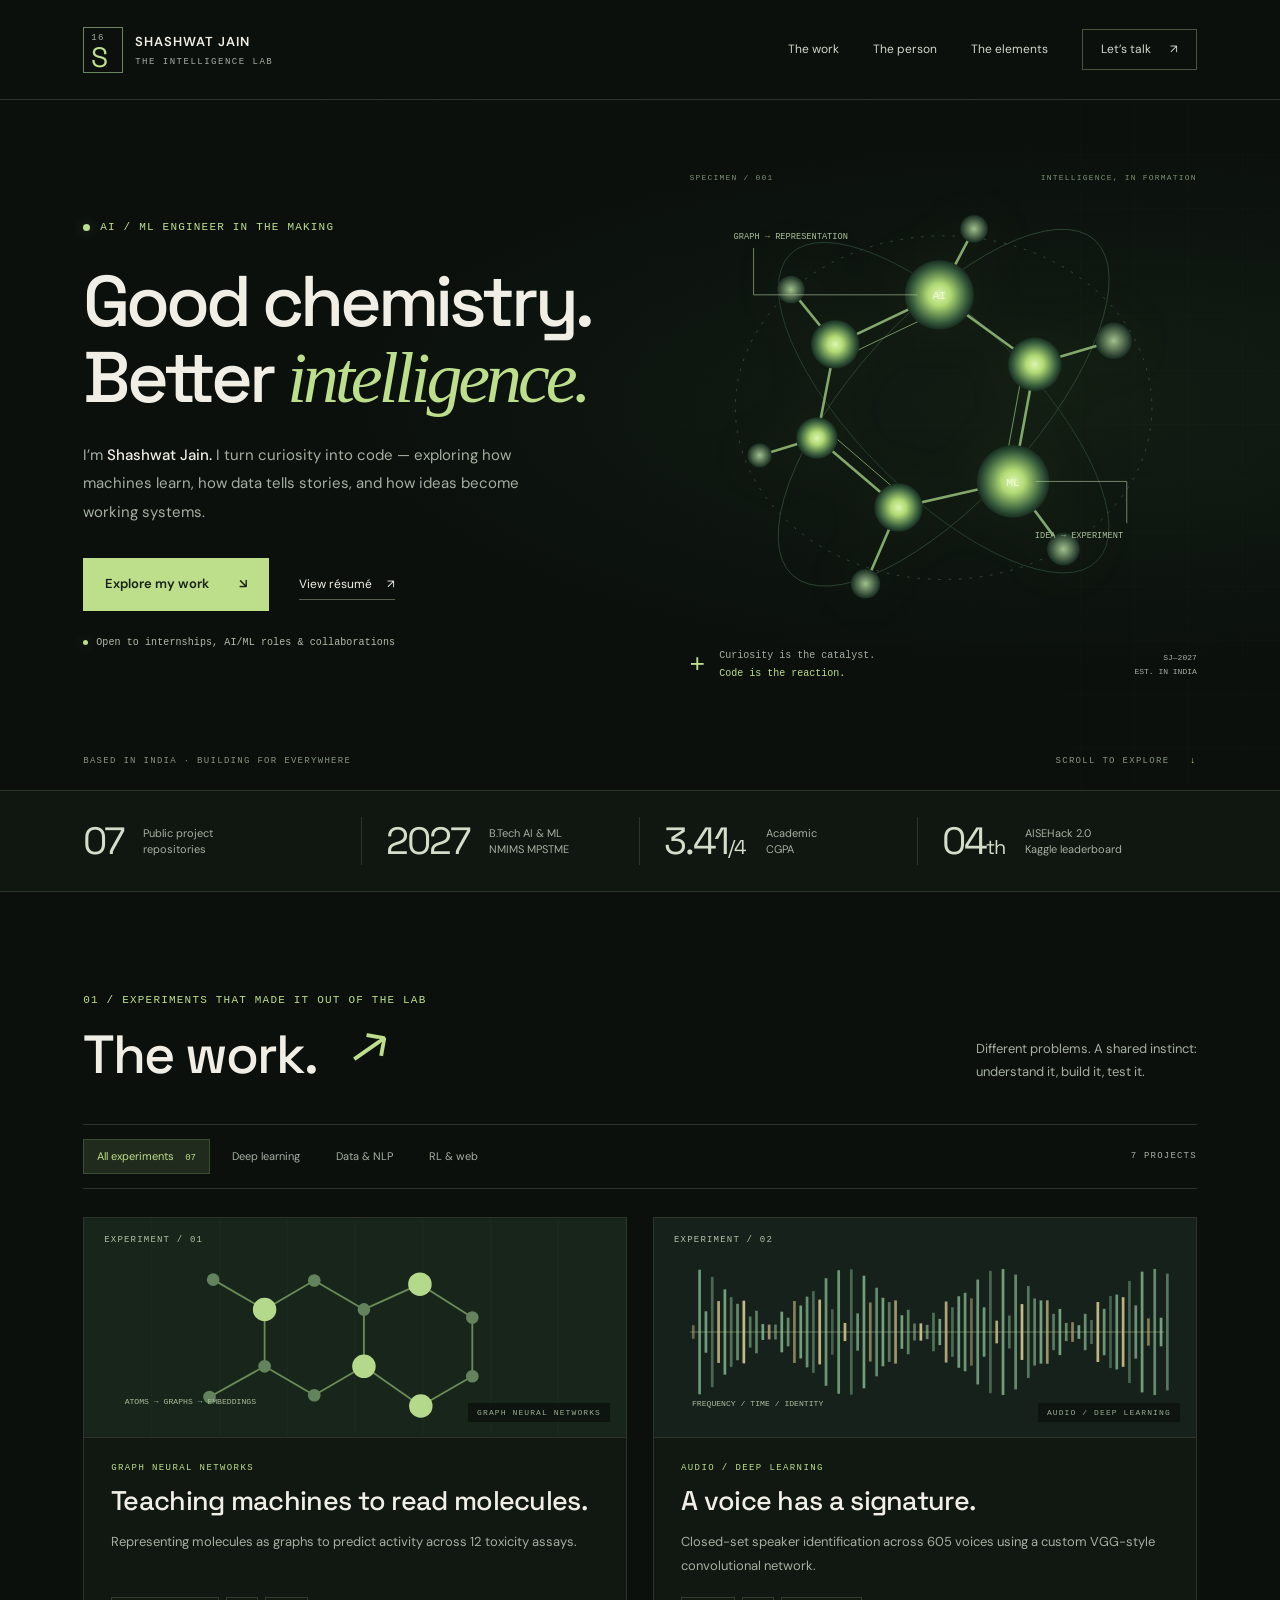
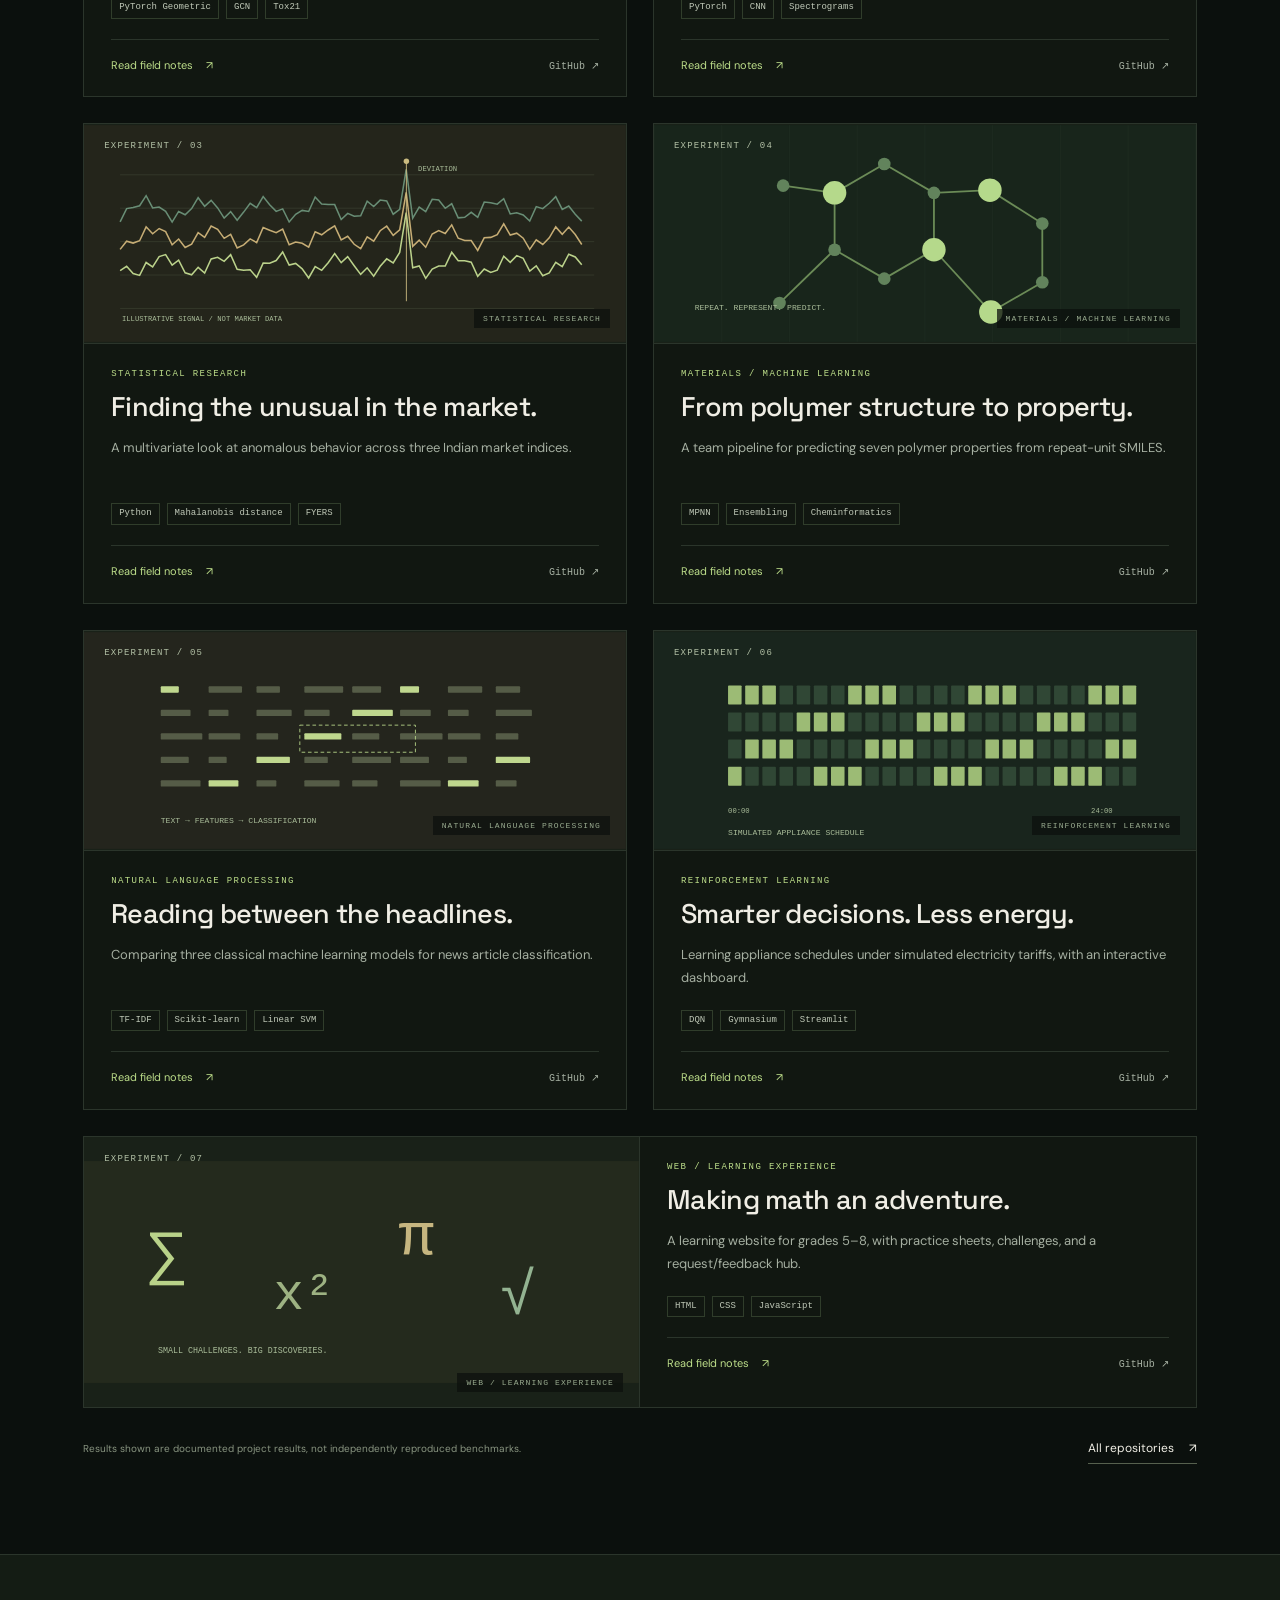
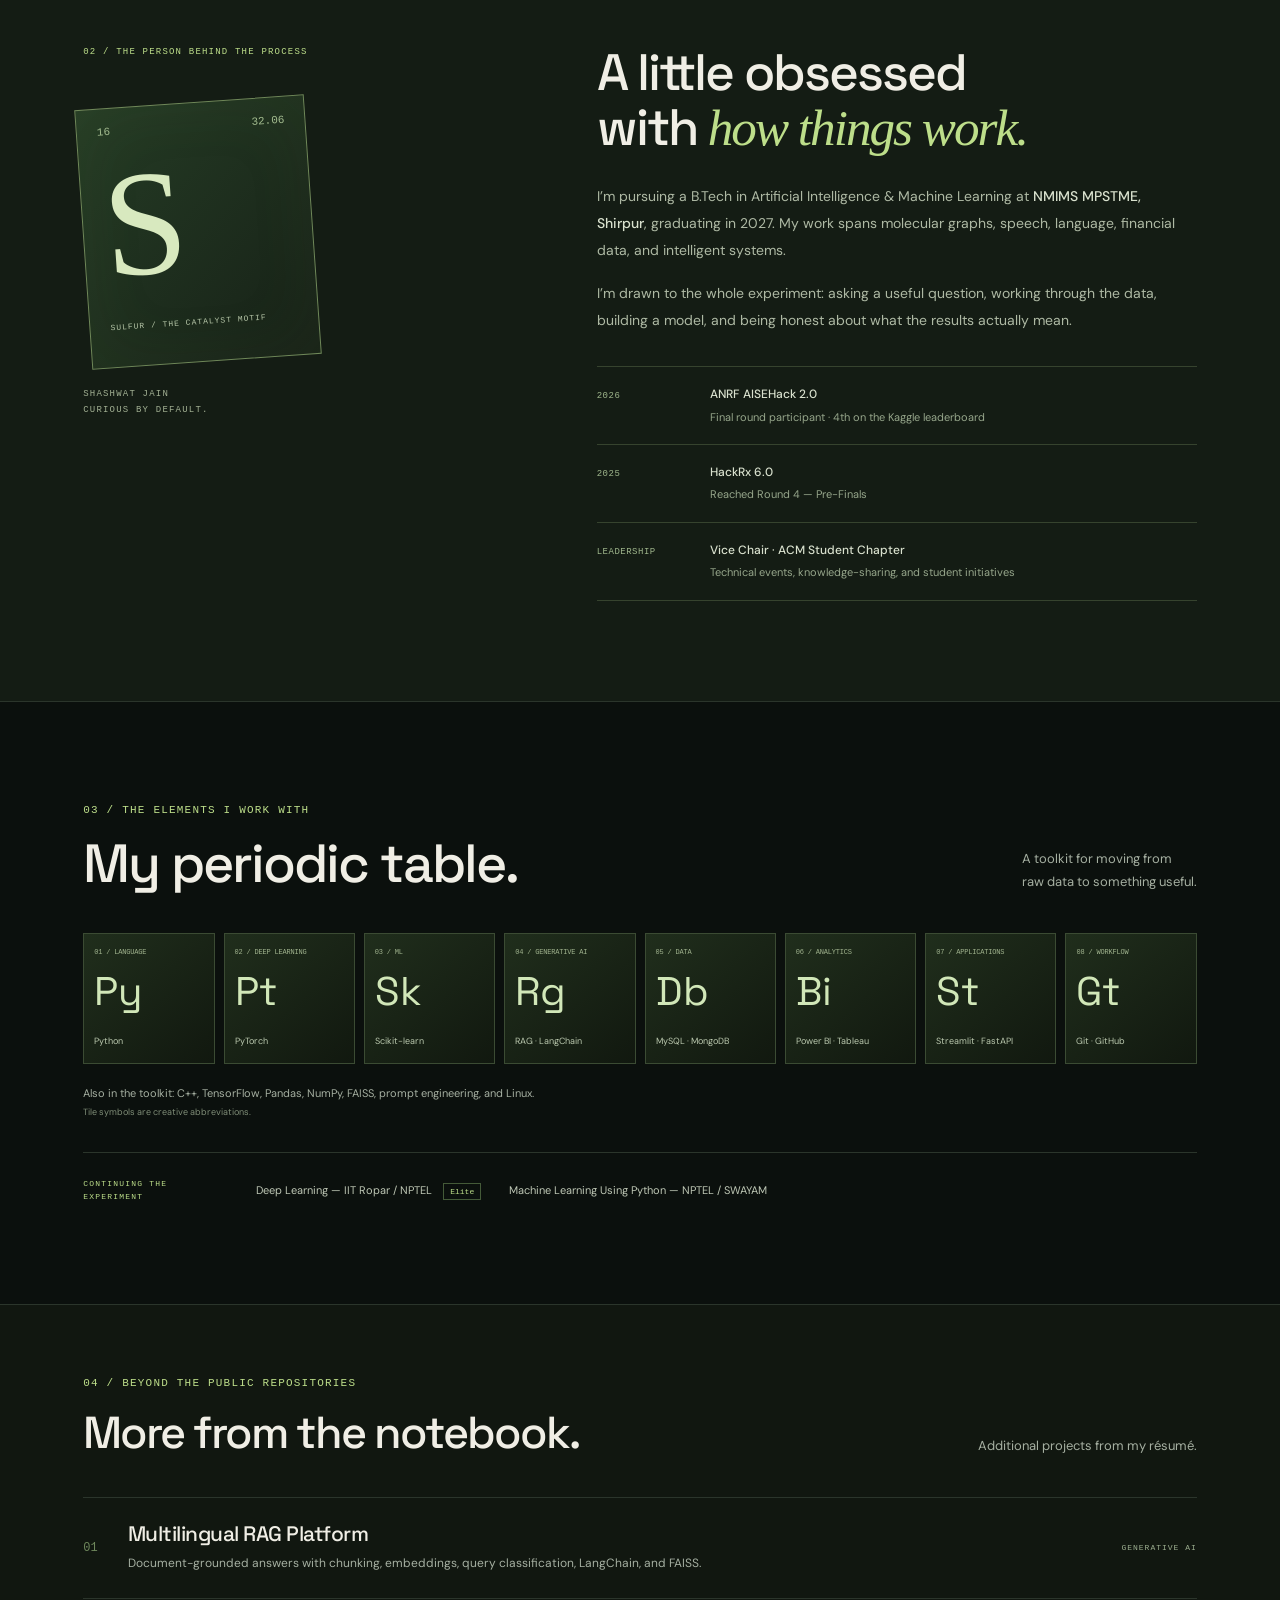
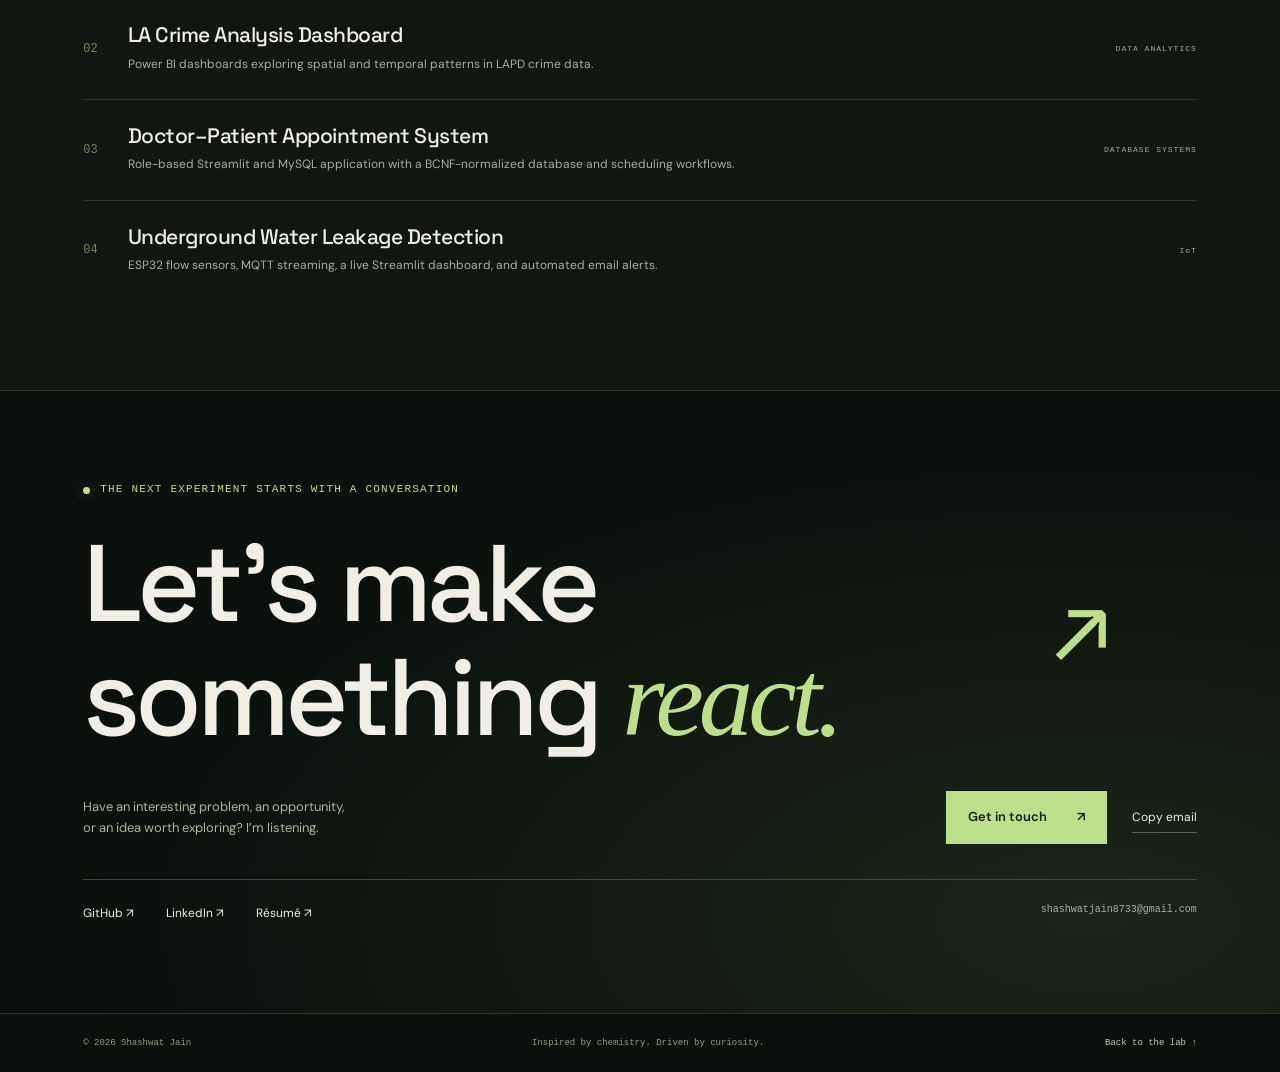
==== index.html @ c0e5afde "Build chemistry-inspired AI/ML portfolio with project case studies and responsive design" ====
<!doctype html>
<html lang="en">
<head>
  <meta charset="utf-8">
  <meta name="viewport" content="width=device-width, initial-scale=1">
  <meta name="theme-color" content="#0b100d">
  <meta name="description" content="Shashwat Jain — AI & Machine Learning student building with graph neural networks, deep learning, NLP, reinforcement learning, and data science.">
  <meta property="og:title" content="Shashwat Jain — The Intelligence Lab">
  <meta property="og:description" content="Good chemistry. Better intelligence. Explore my AI, machine learning, and data science projects.">
  <meta property="og:type" content="website">
  <title>Shashwat Jain — The Intelligence Lab</title>
  <link rel="icon" href="favicon.svg" type="image/svg+xml">
  <link rel="stylesheet" href="styles.css">
  <script src="projects.js" defer></script>
  <script src="app.js" defer></script>
</head>
<body>
  <a class="skip-link" href="#main">Skip to content</a>
  <header class="header">
    <a class="brand" href="#home" aria-label="Shashwat Jain home"><span class="brand-tile"><small>16</small>S</span><span>SHASHWAT JAIN<small>THE INTELLIGENCE LAB</small></span></a>
    <button class="menu-toggle" aria-expanded="false" aria-controls="navigation">Menu <span aria-hidden="true">+</span></button>
    <nav id="navigation" aria-label="Main navigation"><a href="#work">The work</a><a href="#about">The person</a><a href="#skills">The elements</a><a href="#contact" class="nav-contact">Let’s talk <span aria-hidden="true">↗</span></a></nav>
  </header>
  <main id="main">
    <section class="hero section-wrap" id="home">
      <div class="hero-grid" aria-hidden="true"></div>
      <div class="hero-copy">
        <p class="eyebrow"><span class="status-dot"></span> AI / ML ENGINEER IN THE MAKING</p>
        <h1>Good chemistry.<br>Better <em>intelligence.</em></h1>
        <p class="hero-intro">I’m <strong>Shashwat Jain.</strong> I turn curiosity into code — exploring how machines learn, how data tells stories, and how ideas become working systems.</p>
        <div class="hero-actions"><a class="button primary" href="#work">Explore my work <span aria-hidden="true">↘</span></a><a class="text-link" href="resume.html" target="_blank" rel="noopener">View résumé <span aria-hidden="true">↗</span></a></div>
        <p class="availability"><span class="status-dot"></span> Open to internships, AI/ML roles & collaborations</p>
      </div>
      <div class="lab-art" aria-hidden="true">
        <div class="art-label"><span>SPECIMEN / 001</span><span>INTELLIGENCE, IN FORMATION</span></div>
        <svg class="molecule" viewBox="0 0 560 530" fill="none">
          <defs><radialGradient id="atom"><stop stop-color="#ddf5b2"/><stop offset=".32" stop-color="#b1da74"/><stop offset=".8" stop-color="#375d3c"/><stop offset="1" stop-color="#172b20"/></radialGradient><radialGradient id="atomDim"><stop stop-color="#a0c18d"/><stop offset="1" stop-color="#172b20"/></radialGradient></defs>
          <g class="orbital"><ellipse cx="280" cy="260" rx="240" ry="198" stroke="#38523b" stroke-dasharray="3 9"/><ellipse cx="280" cy="260" rx="260" ry="105" transform="rotate(-48 280 260)" stroke="#304833"/><ellipse cx="280" cy="260" rx="250" ry="100" transform="rotate(45 280 260)" stroke="#29432f"/></g>
          <g stroke="#83a86c" stroke-width="3"><path d="M155 187 275 130 385 210 360 345 228 375 134 295 155 187Z"/><path d="m170 199 101-48m100 66-21 114m-121 27-78-67" stroke-width="1"/><path d="m275 130 40-76m70 156 91-27M360 345l58 78m-190-48-38 88M134 295l-66 20M155 187l-51-63"/></g>
          <g fill="url(#atom)"><circle cx="155" cy="187" r="28"/><circle cx="275" cy="130" r="40"/><circle cx="385" cy="210" r="31"/><circle cx="360" cy="345" r="42"/><circle cx="228" cy="375" r="28"/><circle cx="134" cy="295" r="24"/></g>
          <g fill="url(#atomDim)"><circle cx="315" cy="54" r="16"/><circle cx="476" cy="183" r="21"/><circle cx="418" cy="423" r="19"/><circle cx="190" cy="463" r="17"/><circle cx="68" cy="315" r="14"/><circle cx="104" cy="124" r="16"/></g>
          <g stroke="#b3c99c" stroke-width=".7"><path d="M386 345h105v48"/><path d="M250 130H61V76"/></g>
          <g fill="#a8bd99" font-family="monospace" font-size="10"><text x="38" y="66">GRAPH → REPRESENTATION</text><text x="385" y="410">IDEA → EXPERIMENT</text></g>
          <g fill="#eff9db" font-family="monospace" text-anchor="middle" font-size="13"><text x="275" y="135">AI</text><text x="360" y="350">ML</text></g>
        </svg>
        <div class="specimen-note"><span class="crosshair">+</span><span>Curiosity is the catalyst.<br><strong>Code is the reaction.</strong></span><span class="specimen-code">SJ—2027<br>EST. IN INDIA</span></div>
      </div>
      <div class="hero-bottom"><span>BASED IN INDIA · BUILDING FOR EVERYWHERE</span><a href="#work">SCROLL TO EXPLORE <span aria-hidden="true">↓</span></a></div>
    </section>
    <div class="credentials-strip"><div><strong>07</strong><span>Public project<br>repositories</span></div><div><strong>2027</strong><span>B.Tech AI & ML<br>NMIMS MPSTME</span></div><div><strong>3.41<span>/4</span></strong><span>Academic<br>CGPA</span></div><div><strong>04<span>th</span></strong><span>AISEHack 2.0<br>Kaggle leaderboard</span></div></div>
    <section class="work section-wrap" id="work">
      <div class="section-heading"><div><p class="eyebrow">01 / EXPERIMENTS THAT MADE IT OUT OF THE LAB</p><h2>The work.<span class="heading-dot">→</span></h2></div><p>Different problems. A shared instinct:<br>understand it, build it, test it.</p></div>
      <div class="filter-bar"><div class="filters" role="group" aria-label="Filter projects"><button class="filter active" data-filter="all" aria-pressed="true">All experiments <span>07</span></button><button class="filter" data-filter="deep-learning" aria-pressed="false">Deep learning</button><button class="filter" data-filter="data" aria-pressed="false">Data & NLP</button><button class="filter" data-filter="systems" aria-pressed="false">RL & web</button></div><span id="project-count" class="mono" aria-live="polite">7 PROJECTS</span></div>
      <div id="projects" class="project-grid"></div>
      <noscript><p>Explore all seven public projects on <a href="https://github.com/maishashwathu?tab=repositories">my GitHub profile</a>. Enable JavaScript for project filtering and case studies.</p></noscript>
      <div class="work-footnote"><span>Results shown are documented project results, not independently reproduced benchmarks.</span><a class="text-link" href="https://github.com/maishashwathu?tab=repositories" target="_blank" rel="noopener">All repositories <span aria-hidden="true">↗</span></a></div>
    </section>
    <section class="about section-wrap" id="about">
      <div class="about-aside"><p class="eyebrow">02 / THE PERSON BEHIND THE PROCESS</p><div class="identity-tile"><div><span>16</span><span>32.06</span></div><strong>S</strong><span>SULFUR / THE CATALYST MOTIF</span></div><p class="mono">SHASHWAT JAIN<br>CURIOUS BY DEFAULT.</p></div>
      <div class="about-copy"><h2>A little obsessed<br>with <em>how things work.</em></h2><p>I’m pursuing a B.Tech in Artificial Intelligence & Machine Learning at <strong>NMIMS MPSTME, Shirpur</strong>, graduating in 2027. My work spans molecular graphs, speech, language, financial data, and intelligent systems.</p><p>I’m drawn to the whole experiment: asking a useful question, working through the data, building a model, and being honest about what the results actually mean.</p><div class="timeline"><div><span class="mono">2026</span><p><strong>ANRF AISEHack 2.0</strong><span>Final round participant · 4th on the Kaggle leaderboard</span></p></div><div><span class="mono">2025</span><p><strong>HackRx 6.0</strong><span>Reached Round 4 — Pre-Finals</span></p></div><div><span class="mono">LEADERSHIP</span><p><strong>Vice Chair · ACM Student Chapter</strong><span>Technical events, knowledge-sharing, and student initiatives</span></p></div></div></div>
    </section>
    <section class="skills section-wrap" id="skills">
      <div class="section-heading"><div><p class="eyebrow">03 / THE ELEMENTS I WORK WITH</p><h2>My periodic table.</h2></div><p>A toolkit for moving from<br>raw data to something useful.</p></div>
      <div class="elements"><div class="element"><small>01 / LANGUAGE</small><strong>Py</strong><span>Python</span></div><div class="element"><small>02 / DEEP LEARNING</small><strong>Pt</strong><span>PyTorch</span></div><div class="element"><small>03 / ML</small><strong>Sk</strong><span>Scikit-learn</span></div><div class="element"><small>04 / GENERATIVE AI</small><strong>Rg</strong><span>RAG · LangChain</span></div><div class="element"><small>05 / DATA</small><strong>Db</strong><span>MySQL · MongoDB</span></div><div class="element"><small>06 / ANALYTICS</small><strong>Bi</strong><span>Power BI · Tableau</span></div><div class="element"><small>07 / APPLICATIONS</small><strong>St</strong><span>Streamlit · FastAPI</span></div><div class="element"><small>08 / WORKFLOW</small><strong>Gt</strong><span>Git · GitHub</span></div></div>
      <p class="skills-note">Also in the toolkit: C++, TensorFlow, Pandas, NumPy, FAISS, prompt engineering, and Linux. <span>Tile symbols are creative abbreviations.</span></p>
      <div class="certifications"><span class="eyebrow">CONTINUING THE EXPERIMENT</span><p>Deep Learning — IIT Ropar / NPTEL <strong>Elite</strong></p><p>Machine Learning Using Python — NPTEL / SWAYAM</p></div>
    </section>
    <section class="more-work section-wrap"><div class="section-heading"><div><p class="eyebrow">04 / BEYOND THE PUBLIC REPOSITORIES</p><h2>More from the notebook.</h2></div><p>Additional projects from my résumé.</p></div><div class="notebook-list"><article><span>01</span><div><h3>Multilingual RAG Platform</h3><p>Document-grounded answers with chunking, embeddings, query classification, LangChain, and FAISS.</p></div><small>GENERATIVE AI</small></article><article><span>02</span><div><h3>LA Crime Analysis Dashboard</h3><p>Power BI dashboards exploring spatial and temporal patterns in LAPD crime data.</p></div><small>DATA ANALYTICS</small></article><article><span>03</span><div><h3>Doctor–Patient Appointment System</h3><p>Role-based Streamlit and MySQL application with a BCNF-normalized database and scheduling workflows.</p></div><small>DATABASE SYSTEMS</small></article><article><span>04</span><div><h3>Underground Water Leakage Detection</h3><p>ESP32 flow sensors, MQTT streaming, a live Streamlit dashboard, and automated email alerts.</p></div><small>IoT</small></article></div></section>
    <section class="contact section-wrap" id="contact"><p class="eyebrow"><span class="status-dot"></span> THE NEXT EXPERIMENT STARTS WITH A CONVERSATION</p><h2>Let’s make<br>something <em>react.</em><span aria-hidden="true">↗</span></h2><div class="contact-bottom"><p>Have an interesting problem, an opportunity,<br>or an idea worth exploring? I’m listening.</p><div><a class="button primary" href="mailto:shashwatjain8733@gmail.com">Get in touch <span aria-hidden="true">↗</span></a><button id="copy-email" class="text-link" type="button">Copy email</button><span id="copy-status" class="sr-only" role="status"></span></div></div><div class="socials"><a href="https://github.com/maishashwathu" target="_blank" rel="noopener">GitHub ↗</a><a href="https://www.linkedin.com/in/shashwatjain01/" target="_blank" rel="noopener">LinkedIn ↗</a><a href="resume.html" target="_blank" rel="noopener">Résumé ↗</a><span>shashwatjain8733@gmail.com</span></div></section>
  </main>
  <footer><span>© <span id="year">2026</span> Shashwat Jain</span><span>Inspired by chemistry. Driven by curiosity.</span><a href="#home">Back to the lab ↑</a></footer>
  <dialog id="case-study" aria-labelledby="case-title"><div class="dialog-header"><span class="eyebrow">EXPERIMENT / FIELD NOTES</span><button class="close-dialog" aria-label="Close case study">×</button></div><div id="case-content"></div></dialog>
</body>
</html>
---- styles.css ----
@import url('https://fonts.googleapis.com/css2?family=DM+Sans:wght@400;500;600;700&family=Space+Grotesk:wght@400;500;600;700&display=swap');
:root{--bg:#0b100d;--panel:#121a14;--green:#bdde8a;--text:#f0eee5;--muted:#a5afa1;--line:#2b352b;--gold:#ceb67d;--display:'Space Grotesk',Arial,sans-serif;--body:'DM Sans',Arial,sans-serif;--mono:'Courier New',monospace}*{box-sizing:border-box}html{scroll-behavior:smooth;scroll-padding-top:100px}body{margin:0;background:var(--bg);color:var(--text);font-family:var(--body);font-size:15px;line-height:1.6}a{color:inherit;text-decoration:none}button{font:inherit;color:inherit;cursor:pointer}button,a{-webkit-tap-highlight-color:transparent}button:focus-visible,a:focus-visible{outline:2px solid var(--green);outline-offset:6px}button{touch-action:manipulation}::selection{background:var(--green);color:var(--bg)}.section-wrap{padding-left:max(6.5vw,24px);padding-right:max(6.5vw,24px)}.mono,.eyebrow{font-family:var(--mono);font-size:11px;letter-spacing:1.2px}.eyebrow{color:var(--green);display:flex;gap:10px;align-items:center;line-height:1.6}.status-dot{display:inline-block;flex-shrink:0;width:7px;height:7px;border-radius:50%;background:var(--green);box-shadow:0 0 14px #a5d57055}h1,h2,h3,p{margin:0}h1,h2,h3{font-family:var(--display);line-height:1.08;letter-spacing:-2px;font-weight:500}h2{font-size:clamp(34px,4.2vw,58px)}h3{letter-spacing:-.7px}em{font-family:Georgia,serif;font-weight:400;color:var(--green)}.header{height:100px;padding:0 6.5vw;display:flex;align-items:center;justify-content:space-between;border-bottom:1px solid var(--line);position:relative;z-index:5;background:var(--bg)}.brand{display:flex;align-items:center;gap:12px;font-size:13px;letter-spacing:1px;font-weight:600}.brand>span>small{display:block;color:var(--muted);font:9px var(--mono);letter-spacing:1.5px;margin-top:4px}.brand-tile{display:flex;flex-direction:column;justify-content:center;border:1px solid #69865c;width:40px;height:46px;padding:3px 7px;color:var(--green);font:28px/1 var(--display)}.brand-tile small{font:9px var(--mono)}nav{display:flex;align-items:center;gap:34px;font-size:12px}nav a{color:#d0d7ca}nav a:hover,.text-link:hover{color:var(--green)}.nav-contact{border:1px solid #485540;padding:10px 18px}.nav-contact span{margin-left:16px}.menu-toggle{display:none}.hero{min-height:690px;position:relative;display:grid;grid-template-columns:1.12fr 1fr;align-items:center;overflow:hidden;padding-top:62px;padding-bottom:85px;background:radial-gradient(ellipse at 83% 44%,#233c224d,transparent 48%)}.hero-grid{pointer-events:none;position:absolute;inset:0;background-image:linear-gradient(#71836b06 1px,transparent 1px),linear-gradient(90deg,#71836b06 1px,transparent 1px);background-size:54px 54px;mask-image:linear-gradient(90deg,transparent,#000)}.hero-copy{position:relative;z-index:1}.hero h1{font-size:clamp(46px,5.6vw,82px);line-height:1.05;letter-spacing:-4px;margin:28px -65px 25px 0}.hero-intro{color:var(--muted);max-width:465px;font-size:15px;line-height:1.9}.hero-intro strong{color:var(--text);font-weight:500}.hero-actions{display:flex;gap:30px;align-items:center;margin-top:32px}.button{display:inline-flex;align-items:center;justify-content:space-between;gap:30px;padding:15px 21px;font-size:13px;font-weight:600;border:1px solid transparent;transition:background .2s,transform .2s}.button:hover{transform:translateY(-2px)}.primary{background:var(--green);color:#172016}.primary:hover{background:#d0eba9}.text-link{font-size:12px;background:none;border:0;padding:5px 0;border-bottom:1px solid #56604e}.text-link span{margin-left:12px}.availability{display:flex;align-items:center;gap:8px;font:10px var(--mono);letter-spacing:.1px;color:#b4bba9;margin-top:26px}.availability .status-dot{width:5px;height:5px}.lab-art{position:relative;align-self:stretch;display:flex;flex-direction:column;justify-content:center;padding:0 0 10px 18px}.art-label{display:flex;justify-content:space-between;font:8px var(--mono);letter-spacing:1.2px;color:#7d9174;padding-top:4px}.molecule{width:100%;max-height:460px;overflow:visible;filter:drop-shadow(0 0 25px #84ab3b11)}.orbital{transform-origin:280px 260px;animation:orbit 65s linear infinite}.specimen-note{display:flex;align-items:center;gap:14px;font:10px/1.8 var(--mono);color:var(--muted)}.specimen-note strong{font-weight:400;color:var(--green)}.crosshair{color:var(--green);font-size:26px}.specimen-code{margin-left:auto;text-align:right;font-size:8px}.hero-bottom{position:absolute;bottom:24px;left:6.5vw;right:6.5vw;display:flex;justify-content:space-between;font:9px var(--mono);letter-spacing:1.3px;color:#88947f}.hero-bottom a span{padding-left:14px;color:var(--green)}.credentials-strip{border-block:1px solid var(--line);display:grid;grid-template-columns:repeat(4,1fr);padding:26px 6.5vw;background:#101610}.credentials-strip>div{display:flex;gap:20px;align-items:center;padding:0 24px;border-right:1px solid var(--line)}.credentials-strip>div:first-child{padding-left:0}.credentials-strip>div:last-child{border:0}.credentials-strip strong{font:38px var(--display);letter-spacing:-2px;color:#d4ddc9}.credentials-strip strong span{font-size:20px;letter-spacing:-1px}.credentials-strip>div>span{font-size:11px;color:var(--muted);line-height:1.5}.work{padding-top:100px;padding-bottom:90px}.section-heading{display:flex;align-items:flex-end;justify-content:space-between;gap:30px;margin-bottom:40px}.section-heading h2{margin-top:16px}.section-heading>p{color:var(--muted);font-size:13px;line-height:1.8}.heading-dot{color:var(--green);display:inline-block;transform:rotate(-35deg);padding-left:32px;font-weight:400}.filter-bar{display:flex;align-items:center;justify-content:space-between;border-block:1px solid var(--line);padding:14px 0;margin-bottom:28px;gap:16px}.filters{display:flex;gap:8px;flex-wrap:wrap}.filter{background:none;border:1px solid transparent;padding:8px 13px;font-size:11px;color:var(--muted)}.filter.active{background:#202b1d;color:var(--green);border-color:#3a4c32}.filter:hover{color:var(--green)}.filter span{font:9px var(--mono);margin-left:8px}#project-count{font-size:9px;color:var(--muted);white-space:nowrap}.project-grid{display:grid;grid-template-columns:repeat(2,minmax(0,1fr));gap:26px}.project-card{border:1px solid var(--line);background:#111711;overflow:hidden;transition:border-color .25s}.project-card:hover{border-color:#6c8455}.project-card[hidden]{display:none}.project-visual{height:220px;position:relative;border-bottom:1px solid var(--line);overflow:hidden;background:#192118}.project-visual svg{width:100%;height:100%;display:block}.project-id{position:absolute;top:17px;left:20px;font:9px var(--mono);letter-spacing:1.2px;color:#b2c0a5}.visual-tag{position:absolute;right:16px;bottom:15px;font:8px var(--mono);letter-spacing:1.1px;color:#9aac90;background:#0b100dbb;padding:5px 9px}.project-content{padding:25px 27px 22px}.project-category{font:9px var(--mono);letter-spacing:1.4px;color:var(--green);margin-bottom:12px}.project-card h3{font-size:27px;line-height:1.15;margin-bottom:14px}.project-description{color:var(--muted);font-size:13px;line-height:1.8;min-height:47px}.tags{display:flex;gap:7px;flex-wrap:wrap;margin:20px 0}.tags span{border:1px solid #303d2b;color:#c0c9b8;padding:3px 7px;font:9px/1.5 var(--mono)}.project-bottom{border-top:1px solid var(--line);padding-top:17px;display:flex;justify-content:space-between;align-items:center;gap:10px}.project-bottom a{font:10px var(--mono);color:var(--muted)}.project-bottom a:hover{color:var(--green)}.case-button{background:none;border:0;padding:0;color:var(--green);font-size:11px}.case-button span{margin-left:10px}.project-card:last-child:nth-child(odd){display:grid;grid-template-columns:1fr 1fr;grid-column:1/-1}.project-card:last-child:nth-child(odd) .project-visual{height:100%;min-height:270px;border:0;border-right:1px solid var(--line)}.work-footnote{display:flex;justify-content:space-between;align-items:center;gap:28px;margin-top:26px}.work-footnote>span{font-size:10px;color:#899581;max-width:490px}.work-footnote a{white-space:nowrap}.about{padding-top:90px;padding-bottom:100px;background:#141c14;border-block:1px solid var(--line);display:grid;grid-template-columns:.85fr 1.15fr;gap:70px}.about-aside>.eyebrow{font-size:9px}.identity-tile{margin:43px 0 24px;width:230px;height:260px;border:1px solid #6f8859;box-shadow:inset 0 0 70px #76914912;background:linear-gradient(135deg,#253c25,#172117);padding:17px 20px;transform:rotate(-4deg);transition:transform .4s}.identity-tile:hover{transform:rotate(0deg)}.identity-tile>div{display:flex;justify-content:space-between;font:11px var(--mono);color:#a4bd90}.identity-tile>strong{display:block;font:150px/.98 Georgia,serif;color:#d8e9bf;margin:14px 0}.identity-tile>span{font:8px var(--mono);color:#b5c5a7;letter-spacing:1px}.about-aside>.mono{font-size:9px;line-height:1.8;color:#a2b093}.about-copy>h2{margin-bottom:28px;font-size:clamp(34px,4vw,54px)}.about-copy>p{font-size:14px;color:#aeb9a4;line-height:1.9;margin-bottom:17px;max-width:580px}.about-copy strong{color:#d9e1ce;font-weight:500}.timeline{margin-top:33px;border-top:1px solid #36432e}.timeline>div{display:grid;grid-template-columns:95px 1fr;gap:18px;border-bottom:1px solid #36432e;padding:18px 0}.timeline .mono{font-size:9px;color:#9fb68c;padding-top:4px;letter-spacing:.5px}.timeline p{font-size:12px}.timeline p span{display:block;font-size:11px;color:#96a68b;margin-top:4px}.skills{padding-block:100px}.elements{display:grid;grid-template-columns:repeat(8,1fr);gap:9px}.element{border:1px solid #3b4b33;padding:14px 10px 12px;background:linear-gradient(140deg,#202e1c,#11180f);transition:transform .2s,border-color .2s}.element:hover{transform:translateY(-6px);border-color:var(--green)}.element small{display:block;font:7px var(--mono);color:#a0b38e;white-space:nowrap;letter-spacing:-.2px}.element strong{display:block;font:40px var(--display);color:#d1e7b8;margin:10px 0}.element>span{font-size:9px;color:#bbc9af}.skills-note{font-size:11px;line-height:1.8;color:var(--muted);margin-top:20px}.skills-note>span{display:block;color:#7f8d77;font-size:9px}.certifications{border-top:1px solid var(--line);margin-top:32px;padding-top:25px;display:flex;align-items:center;gap:28px;flex-wrap:wrap}.certifications .eyebrow{font-size:8px;max-width:145px}.certifications p{font-size:11px;color:#bec7b5}.certifications strong{font:8px var(--mono);color:var(--green);border:1px solid #445a38;padding:3px 6px;margin-left:8px}.more-work{padding-top:70px;padding-bottom:90px;background:#111710;border-block:1px solid var(--line)}.more-work h2{font-size:clamp(32px,3.5vw,48px)}.notebook-list article{display:flex;align-items:center;gap:30px;border-top:1px solid var(--line);padding:25px 0}.notebook-list article>span{color:#6e875b;font:12px var(--mono)}.notebook-list h3{font-size:21px;letter-spacing:-.5px;margin-bottom:8px}.notebook-list p{font-size:12px;color:var(--muted);max-width:700px}.notebook-list small{margin-left:auto;white-space:nowrap;font:8px var(--mono);color:#9cae8f;letter-spacing:1px}.contact{padding-block:90px;background:radial-gradient(ellipse at 85% 85%,#30452566,transparent 65%)}.contact h2{font-size:clamp(55px,8.5vw,116px);letter-spacing:-5px;line-height:1.05;margin-top:28px;position:relative}.contact h2>span{font:100px var(--display);position:absolute;right:8%;top:15%;color:var(--green)}.contact-bottom{display:flex;justify-content:space-between;align-items:center;gap:30px;margin:35px 0}.contact-bottom>p{font-size:13px;color:#a9b79d}.contact-bottom>div{display:flex;gap:25px;align-items:center}.socials{display:flex;gap:32px;border-top:1px solid #3d4b33;padding-top:24px;font-size:12px}.socials a:hover{color:var(--green)}.socials>span{margin-left:auto;color:var(--muted);font:10px var(--mono)}footer{padding:24px 6.5vw;display:flex;justify-content:space-between;gap:20px;border-top:1px solid var(--line);font:9px var(--mono);color:#8e9c82}footer a{color:#bdc9b2}.skip-link{position:fixed;top:-60px;left:15px;z-index:20;padding:12px;background:var(--green);color:#0b100d}.skip-link:focus{top:12px}.sr-only{position:absolute;width:1px;height:1px;overflow:hidden;clip:rect(0,0,0,0);white-space:nowrap}dialog{width:min(740px,92vw);max-height:88vh;border:1px solid #61794c;padding:30px;background:#131c13;color:var(--text);overscroll-behavior:contain}dialog::backdrop{background:#030703d9;backdrop-filter:blur(8px)}.dialog-header{display:flex;align-items:center;justify-content:space-between;margin-bottom:25px}.close-dialog{border:1px solid #46553a;background:none;font-size:26px;width:38px;height:38px;line-height:1}.dialog-header .eyebrow{font-size:9px}dialog h2{font-size:38px;margin-bottom:20px;letter-spacing:-1.5px}dialog p{font-size:14px;color:#bdc7b3;margin:15px 0;line-height:1.8}dialog h3{font-size:19px;margin-top:26px;letter-spacing:-.4px}dialog ul{padding-left:20px;color:#bdc7b3;font-size:13px;line-height:1.9}dialog .result{border-left:2px solid var(--green);background:#21301b;padding:15px 20px;margin-block:20px}dialog .result strong{color:var(--green);font:24px var(--display)}dialog .result p{font-size:12px;margin:4px 0}dialog .button{margin-top:18px}body.dialog-open{overflow:hidden}@keyframes orbit{to{transform:rotate(360deg)}}
@media(min-width:1600px){.section-wrap{padding-left:calc((100vw - 1390px)/2);padding-right:calc((100vw - 1390px)/2)}.hero h1{font-size:90px}.hero{min-height:780px}.lab-art{max-width:620px}.header,.credentials-strip,footer{padding-left:calc((100vw - 1390px)/2);padding-right:calc((100vw - 1390px)/2)}}
@media(max-width:1100px){.header{padding-inline:4vw}.section-wrap{padding-inline:4vw}.hero h1{font-size:60px;letter-spacing:-3px}.hero{min-height:650px;grid-template-columns:1.2fr 1fr}.hero-intro{max-width:390px;font-size:14px}.art-label{font-size:6px}.credentials-strip{padding-inline:4vw}.credentials-strip>div{padding-inline:18px;gap:12px}.credentials-strip strong{font-size:30px}.credentials-strip>div>span{font-size:10px}.elements{grid-template-columns:repeat(4,1fr)}.element{padding:17px}.element small{font-size:9px}.element>span{font-size:11px}.about{gap:40px}.project-card h3{font-size:24px}.hero-bottom{left:4vw;right:4vw}.contact h2>span{right:0}.notebook-list p{max-width:550px}}
@media(max-width:760px){html{scroll-padding-top:20px}.header{height:78px;padding-inline:24px}.brand{font-size:11px}.brand>span>small{font-size:7px}.brand-tile{width:34px;height:40px;font-size:24px}.menu-toggle{display:flex;gap:16px;background:none;border:1px solid var(--line);padding:8px 12px;font-size:11px}nav{position:absolute;top:77px;left:0;right:0;background:#131c12;flex-direction:column;align-items:stretch;gap:0;border-bottom:1px solid var(--line);padding:12px 24px;display:none}nav.open{display:flex}nav a{padding:14px 0}.nav-contact{border:0}.section-wrap{padding-inline:24px}.hero{display:flex;flex-direction:column;align-items:stretch;min-height:0;padding-top:48px;padding-bottom:72px}.hero h1{font-size:clamp(43px,8vw,64px);margin-right:0;letter-spacing:-2.8px;margin-top:23px}.hero .eyebrow{font-size:9px;letter-spacing:.8px}.hero-intro{max-width:100%;font-size:14px}.hero-actions{gap:26px}.availability{font-size:8px;letter-spacing:0}.lab-art{padding:38px 0 0;max-width:450px;width:100%;align-self:center}.molecule{max-height:335px}.art-label{font-size:7px}.specimen-note{font-size:8px}.specimen-code{font-size:7px}.hero-bottom{left:24px;right:24px;font-size:7px;letter-spacing:.4px;gap:20px;bottom:24px}.hero-bottom>a{white-space:nowrap}.credentials-strip{grid-template-columns:1fr 1fr;padding:0 24px}.credentials-strip>div{padding:22px 0;border-right:0;gap:17px}.credentials-strip>div:nth-child(n+3){border-top:1px solid var(--line)}.credentials-strip strong{font-size:32px;min-width:64px}.credentials-strip>div>span{font-size:10px}.work,.skills{padding-block:65px}.section-heading{display:block;margin-bottom:28px}.section-heading>p{margin-top:18px;font-size:12px}.section-heading .eyebrow{font-size:8px;letter-spacing:.7px}.section-heading h2{margin-top:14px;letter-spacing:-1.5px}.filter-bar{align-items:flex-start;flex-direction:column;gap:8px}.filter{padding:8px 10px;font-size:10px}.filters{gap:3px}#project-count{font-size:8px}.project-grid{grid-template-columns:1fr;gap:22px}.project-card:last-child:nth-child(odd){display:block;grid-column:auto}.project-card:last-child:nth-child(odd) .project-visual{height:220px;min-height:0;border-right:0;border-bottom:1px solid var(--line)}.project-content{padding:23px}.project-card h3{font-size:26px}.work-footnote{align-items:flex-start;flex-direction:column;gap:15px}.about{grid-template-columns:1fr;gap:40px;padding-block:60px}.about-aside{display:grid;grid-template-columns:1fr 1fr;align-items:center}.about-aside>.eyebrow{grid-column:1/-1}.identity-tile{width:140px;height:160px;padding:12px;margin:30px 0 0}.identity-tile>strong{font-size:85px;margin:8px 0}.identity-tile>span{font-size:5px}.identity-tile>div{font-size:8px}.about-aside>.mono{margin-top:30px;line-height:2;font-size:8px}.about-copy>h2{font-size:36px;letter-spacing:-1.6px}.timeline>div{grid-template-columns:82px 1fr;gap:10px}.timeline .mono{font-size:8px}.elements{grid-template-columns:repeat(2,1fr);gap:10px}.element{padding:16px}.element strong{font-size:44px}.element small{font-size:8px}.certifications{display:block}.certifications .eyebrow{max-width:none;margin-bottom:15px}.certifications p{margin-bottom:12px}.more-work{padding-block:60px}.notebook-list article{gap:14px;align-items:flex-start;position:relative;padding:26px 0 40px}.notebook-list h3{font-size:19px}.notebook-list p{font-size:11px}.notebook-list small{position:absolute;left:28px;bottom:17px;font-size:7px}.contact{padding-block:60px}.contact>.eyebrow{font-size:8px}.contact h2{font-size:58px;letter-spacing:-3px}.contact h2>span{font-size:44px;right:0;top:55%}.contact-bottom{display:block}.contact-bottom>div{margin-top:27px}.socials{gap:22px;flex-wrap:wrap;font-size:11px}.socials>span{margin-left:0;width:100%;font-size:10px}footer{padding:24px;flex-wrap:wrap;font-size:8px}footer>span:nth-child(2){display:none}dialog{padding:22px}dialog h2{font-size:30px}.dialog-header .eyebrow{font-size:8px}}
@media(prefers-reduced-motion:reduce){html{scroll-behavior:auto}*,*::before,*::after{animation:none!important;transition:none!important}}

.project-card[hidden]{display:none!important}
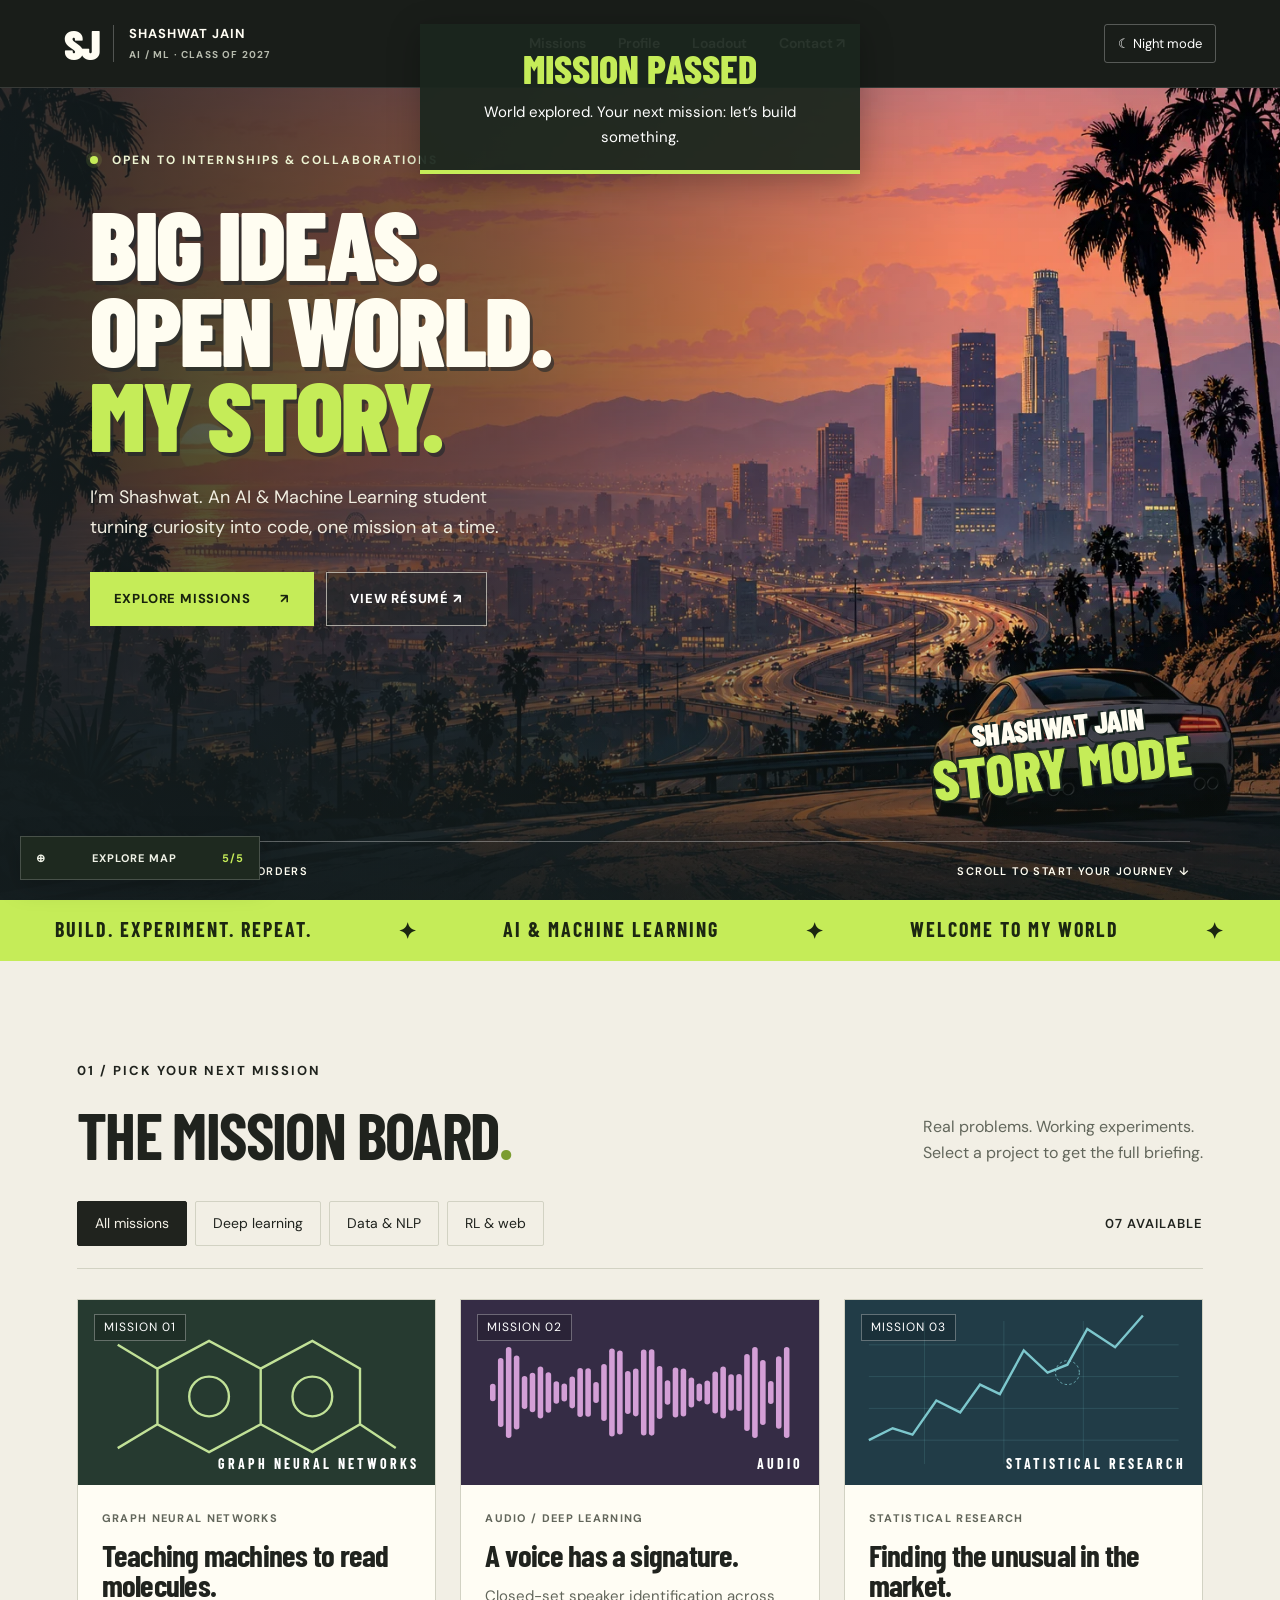
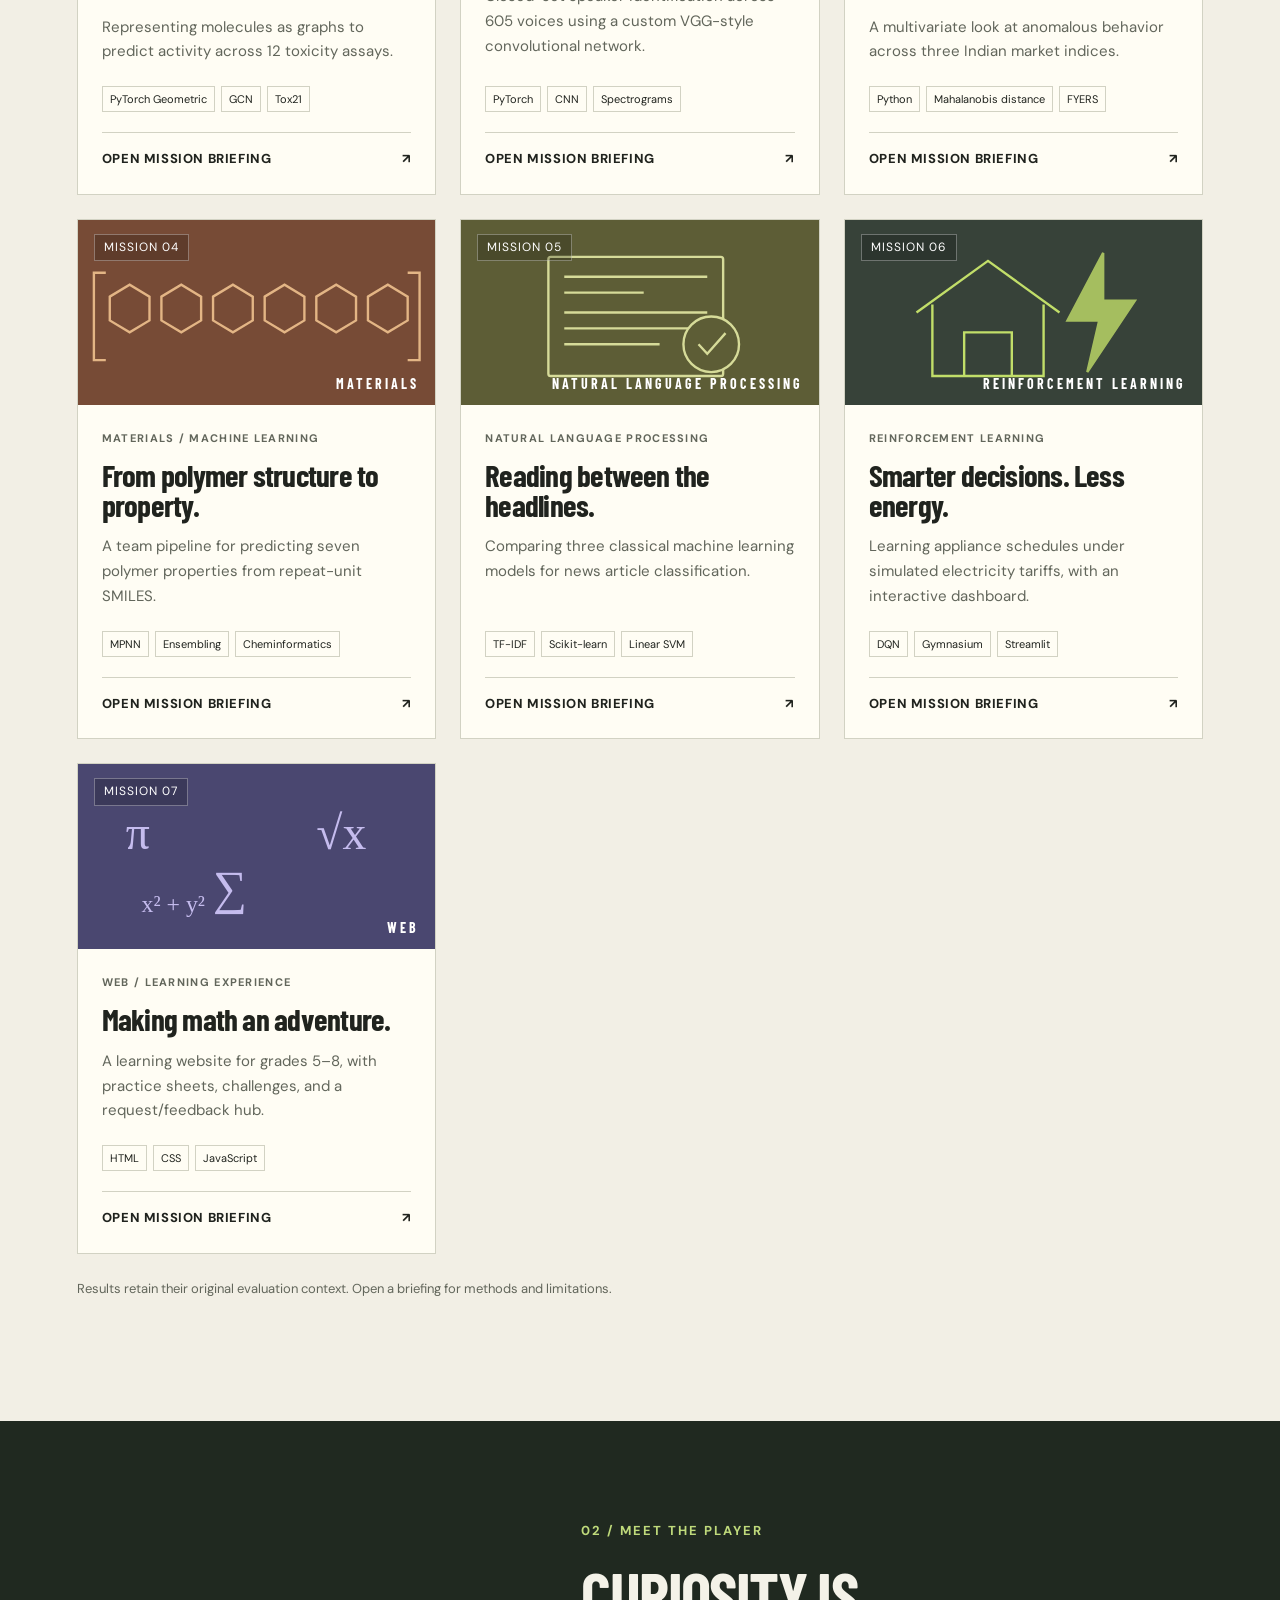
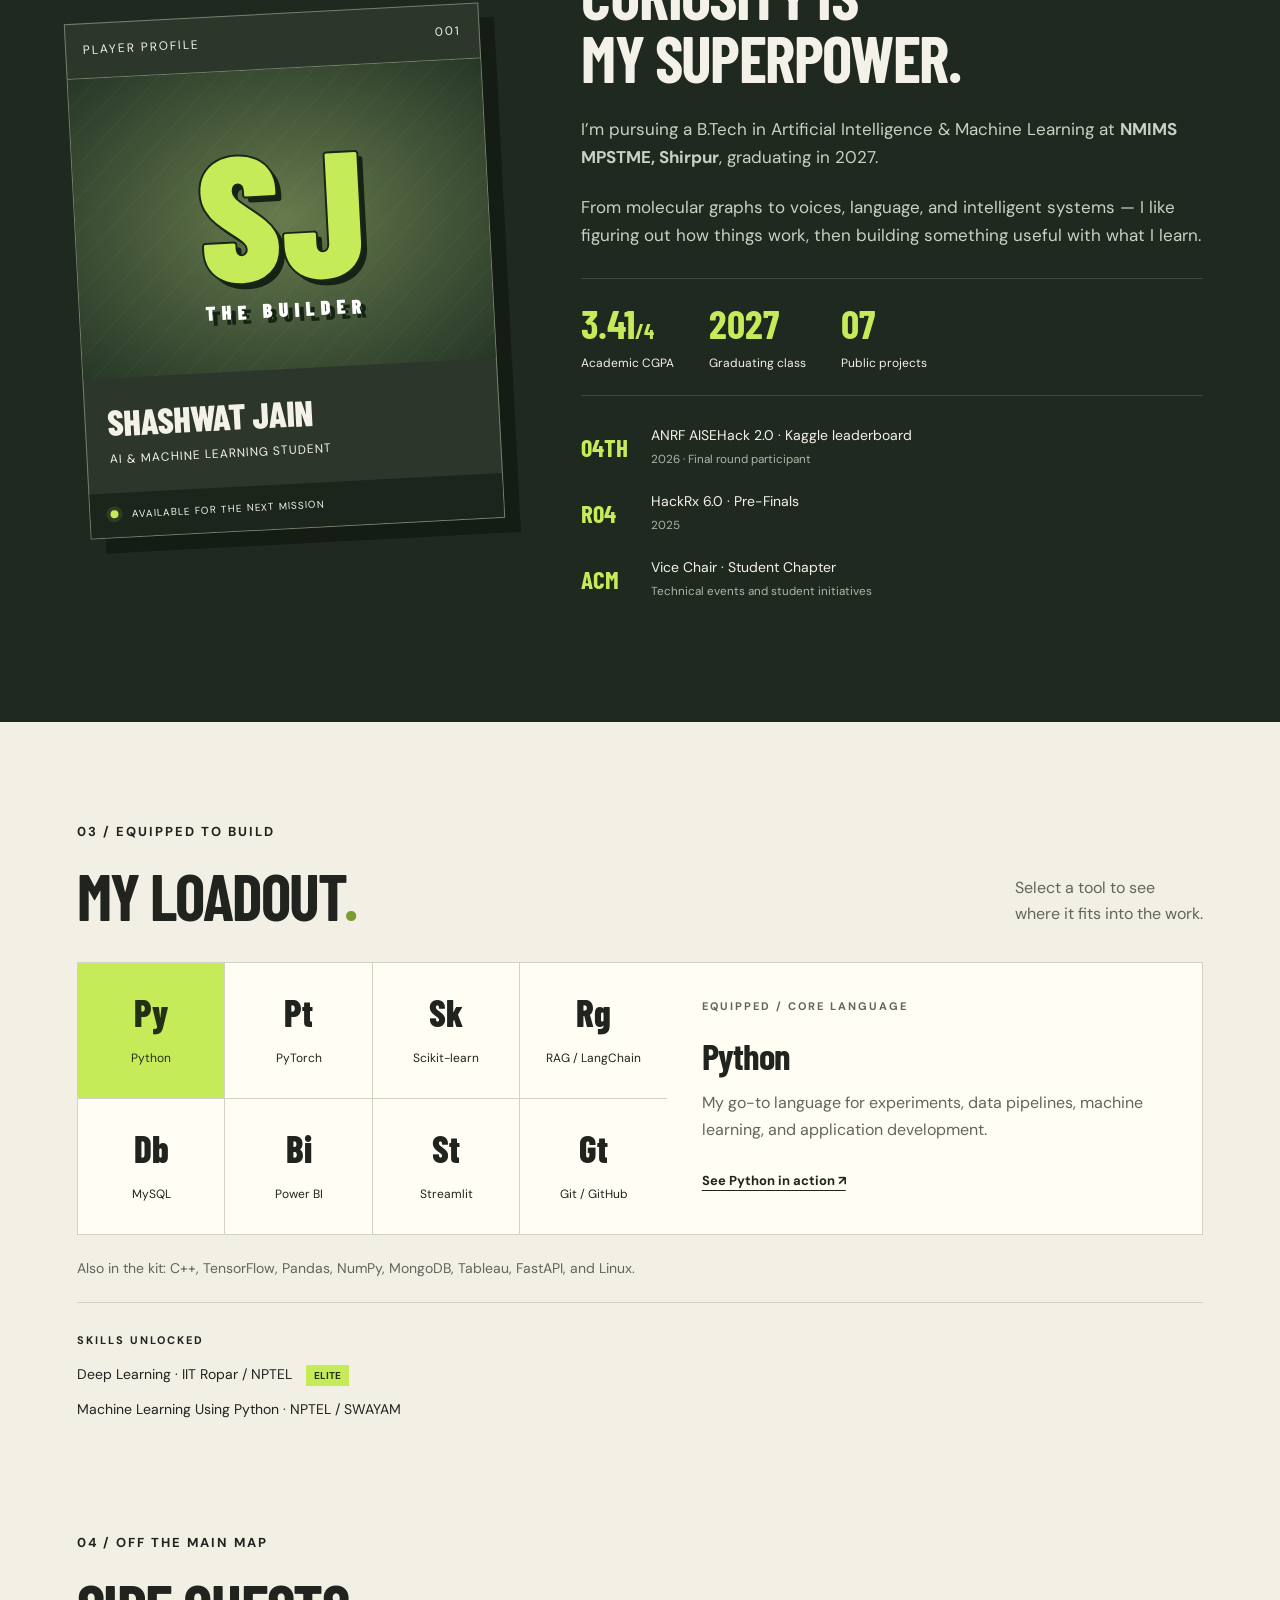
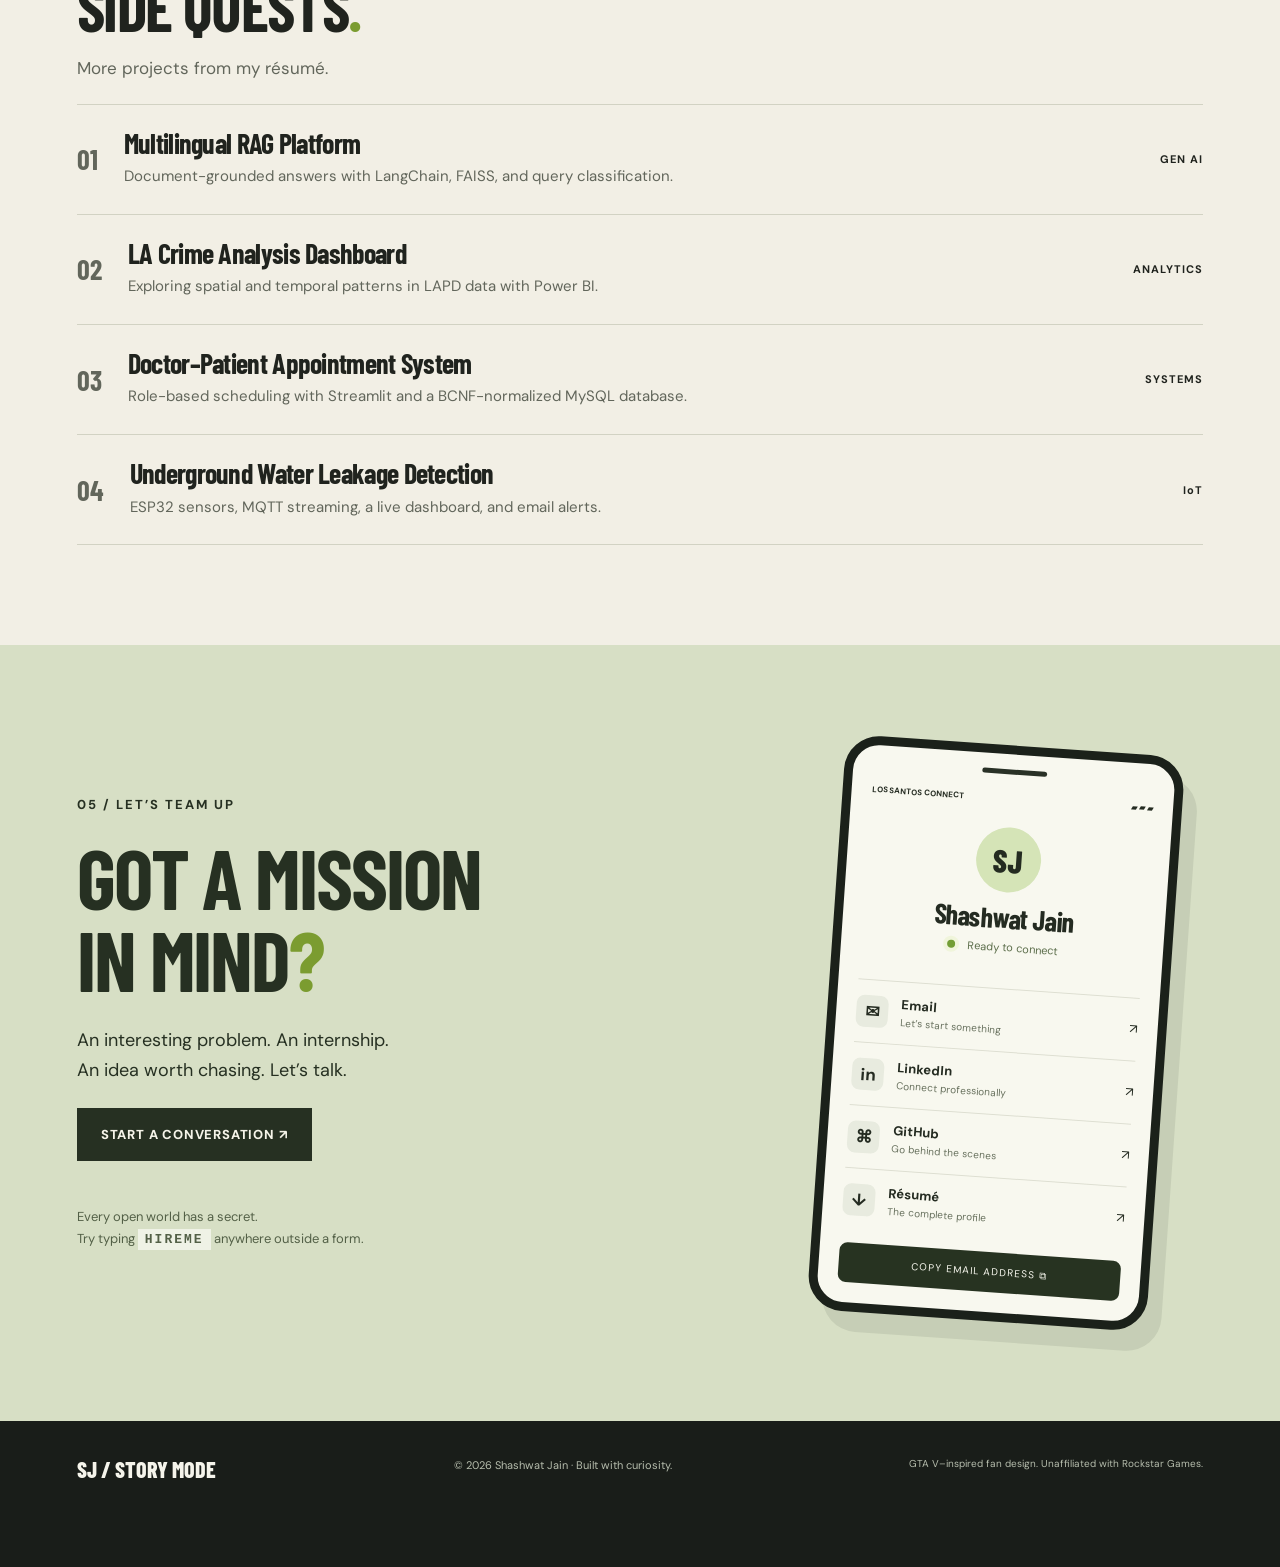
==== commit 49884167: "Reimagine portfolio as interactive GTA V-inspired Story Mode" ====
--- a/index.html
+++ b/index.html
@@ -1,74 +1,15 @@
 <!doctype html>
-<html lang="en">
-<head>
-  <meta charset="utf-8">
-  <meta name="viewport" content="width=device-width, initial-scale=1">
-  <meta name="theme-color" content="#0b100d">
-  <meta name="description" content="Shashwat Jain — AI & Machine Learning student building with graph neural networks, deep learning, NLP, reinforcement learning, and data science.">
-  <meta property="og:title" content="Shashwat Jain — The Intelligence Lab">
-  <meta property="og:description" content="Good chemistry. Better intelligence. Explore my AI, machine learning, and data science projects.">
-  <meta property="og:type" content="website">
-  <title>Shashwat Jain — The Intelligence Lab</title>
-  <link rel="icon" href="favicon.svg" type="image/svg+xml">
-  <link rel="stylesheet" href="styles.css">
-  <script src="projects.js" defer></script>
-  <script src="app.js" defer></script>
-</head>
-<body>
-  <a class="skip-link" href="#main">Skip to content</a>
-  <header class="header">
-    <a class="brand" href="#home" aria-label="Shashwat Jain home"><span class="brand-tile"><small>16</small>S</span><span>SHASHWAT JAIN<small>THE INTELLIGENCE LAB</small></span></a>
-    <button class="menu-toggle" aria-expanded="false" aria-controls="navigation">Menu <span aria-hidden="true">+</span></button>
-    <nav id="navigation" aria-label="Main navigation"><a href="#work">The work</a><a href="#about">The person</a><a href="#skills">The elements</a><a href="#contact" class="nav-contact">Let’s talk <span aria-hidden="true">↗</span></a></nav>
-  </header>
-  <main id="main">
-    <section class="hero section-wrap" id="home">
-      <div class="hero-grid" aria-hidden="true"></div>
-      <div class="hero-copy">
-        <p class="eyebrow"><span class="status-dot"></span> AI / ML ENGINEER IN THE MAKING</p>
-        <h1>Good chemistry.<br>Better <em>intelligence.</em></h1>
-        <p class="hero-intro">I’m <strong>Shashwat Jain.</strong> I turn curiosity into code — exploring how machines learn, how data tells stories, and how ideas become working systems.</p>
-        <div class="hero-actions"><a class="button primary" href="#work">Explore my work <span aria-hidden="true">↘</span></a><a class="text-link" href="resume.html" target="_blank" rel="noopener">View résumé <span aria-hidden="true">↗</span></a></div>
-        <p class="availability"><span class="status-dot"></span> Open to internships, AI/ML roles & collaborations</p>
-      </div>
-      <div class="lab-art" aria-hidden="true">
-        <div class="art-label"><span>SPECIMEN / 001</span><span>INTELLIGENCE, IN FORMATION</span></div>
-        <svg class="molecule" viewBox="0 0 560 530" fill="none">
-          <defs><radialGradient id="atom"><stop stop-color="#ddf5b2"/><stop offset=".32" stop-color="#b1da74"/><stop offset=".8" stop-color="#375d3c"/><stop offset="1" stop-color="#172b20"/></radialGradient><radialGradient id="atomDim"><stop stop-color="#a0c18d"/><stop offset="1" stop-color="#172b20"/></radialGradient></defs>
-          <g class="orbital"><ellipse cx="280" cy="260" rx="240" ry="198" stroke="#38523b" stroke-dasharray="3 9"/><ellipse cx="280" cy="260" rx="260" ry="105" transform="rotate(-48 280 260)" stroke="#304833"/><ellipse cx="280" cy="260" rx="250" ry="100" transform="rotate(45 280 260)" stroke="#29432f"/></g>
-          <g stroke="#83a86c" stroke-width="3"><path d="M155 187 275 130 385 210 360 345 228 375 134 295 155 187Z"/><path d="m170 199 101-48m100 66-21 114m-121 27-78-67" stroke-width="1"/><path d="m275 130 40-76m70 156 91-27M360 345l58 78m-190-48-38 88M134 295l-66 20M155 187l-51-63"/></g>
-          <g fill="url(#atom)"><circle cx="155" cy="187" r="28"/><circle cx="275" cy="130" r="40"/><circle cx="385" cy="210" r="31"/><circle cx="360" cy="345" r="42"/><circle cx="228" cy="375" r="28"/><circle cx="134" cy="295" r="24"/></g>
-          <g fill="url(#atomDim)"><circle cx="315" cy="54" r="16"/><circle cx="476" cy="183" r="21"/><circle cx="418" cy="423" r="19"/><circle cx="190" cy="463" r="17"/><circle cx="68" cy="315" r="14"/><circle cx="104" cy="124" r="16"/></g>
-          <g stroke="#b3c99c" stroke-width=".7"><path d="M386 345h105v48"/><path d="M250 130H61V76"/></g>
-          <g fill="#a8bd99" font-family="monospace" font-size="10"><text x="38" y="66">GRAPH → REPRESENTATION</text><text x="385" y="410">IDEA → EXPERIMENT</text></g>
-          <g fill="#eff9db" font-family="monospace" text-anchor="middle" font-size="13"><text x="275" y="135">AI</text><text x="360" y="350">ML</text></g>
-        </svg>
-        <div class="specimen-note"><span class="crosshair">+</span><span>Curiosity is the catalyst.<br><strong>Code is the reaction.</strong></span><span class="specimen-code">SJ—2027<br>EST. IN INDIA</span></div>
-      </div>
-      <div class="hero-bottom"><span>BASED IN INDIA · BUILDING FOR EVERYWHERE</span><a href="#work">SCROLL TO EXPLORE <span aria-hidden="true">↓</span></a></div>
-    </section>
-    <div class="credentials-strip"><div><strong>07</strong><span>Public project<br>repositories</span></div><div><strong>2027</strong><span>B.Tech AI & ML<br>NMIMS MPSTME</span></div><div><strong>3.41<span>/4</span></strong><span>Academic<br>CGPA</span></div><div><strong>04<span>th</span></strong><span>AISEHack 2.0<br>Kaggle leaderboard</span></div></div>
-    <section class="work section-wrap" id="work">
-      <div class="section-heading"><div><p class="eyebrow">01 / EXPERIMENTS THAT MADE IT OUT OF THE LAB</p><h2>The work.<span class="heading-dot">→</span></h2></div><p>Different problems. A shared instinct:<br>understand it, build it, test it.</p></div>
-      <div class="filter-bar"><div class="filters" role="group" aria-label="Filter projects"><button class="filter active" data-filter="all" aria-pressed="true">All experiments <span>07</span></button><button class="filter" data-filter="deep-learning" aria-pressed="false">Deep learning</button><button class="filter" data-filter="data" aria-pressed="false">Data & NLP</button><button class="filter" data-filter="systems" aria-pressed="false">RL & web</button></div><span id="project-count" class="mono" aria-live="polite">7 PROJECTS</span></div>
-      <div id="projects" class="project-grid"></div>
-      <noscript><p>Explore all seven public projects on <a href="https://github.com/maishashwathu?tab=repositories">my GitHub profile</a>. Enable JavaScript for project filtering and case studies.</p></noscript>
-      <div class="work-footnote"><span>Results shown are documented project results, not independently reproduced benchmarks.</span><a class="text-link" href="https://github.com/maishashwathu?tab=repositories" target="_blank" rel="noopener">All repositories <span aria-hidden="true">↗</span></a></div>
-    </section>
-    <section class="about section-wrap" id="about">
-      <div class="about-aside"><p class="eyebrow">02 / THE PERSON BEHIND THE PROCESS</p><div class="identity-tile"><div><span>16</span><span>32.06</span></div><strong>S</strong><span>SULFUR / THE CATALYST MOTIF</span></div><p class="mono">SHASHWAT JAIN<br>CURIOUS BY DEFAULT.</p></div>
-      <div class="about-copy"><h2>A little obsessed<br>with <em>how things work.</em></h2><p>I’m pursuing a B.Tech in Artificial Intelligence & Machine Learning at <strong>NMIMS MPSTME, Shirpur</strong>, graduating in 2027. My work spans molecular graphs, speech, language, financial data, and intelligent systems.</p><p>I’m drawn to the whole experiment: asking a useful question, working through the data, building a model, and being honest about what the results actually mean.</p><div class="timeline"><div><span class="mono">2026</span><p><strong>ANRF AISEHack 2.0</strong><span>Final round participant · 4th on the Kaggle leaderboard</span></p></div><div><span class="mono">2025</span><p><strong>HackRx 6.0</strong><span>Reached Round 4 — Pre-Finals</span></p></div><div><span class="mono">LEADERSHIP</span><p><strong>Vice Chair · ACM Student Chapter</strong><span>Technical events, knowledge-sharing, and student initiatives</span></p></div></div></div>
-    </section>
-    <section class="skills section-wrap" id="skills">
-      <div class="section-heading"><div><p class="eyebrow">03 / THE ELEMENTS I WORK WITH</p><h2>My periodic table.</h2></div><p>A toolkit for moving from<br>raw data to something useful.</p></div>
-      <div class="elements"><div class="element"><small>01 / LANGUAGE</small><strong>Py</strong><span>Python</span></div><div class="element"><small>02 / DEEP LEARNING</small><strong>Pt</strong><span>PyTorch</span></div><div class="element"><small>03 / ML</small><strong>Sk</strong><span>Scikit-learn</span></div><div class="element"><small>04 / GENERATIVE AI</small><strong>Rg</strong><span>RAG · LangChain</span></div><div class="element"><small>05 / DATA</small><strong>Db</strong><span>MySQL · MongoDB</span></div><div class="element"><small>06 / ANALYTICS</small><strong>Bi</strong><span>Power BI · Tableau</span></div><div class="element"><small>07 / APPLICATIONS</small><strong>St</strong><span>Streamlit · FastAPI</span></div><div class="element"><small>08 / WORKFLOW</small><strong>Gt</strong><span>Git · GitHub</span></div></div>
-      <p class="skills-note">Also in the toolkit: C++, TensorFlow, Pandas, NumPy, FAISS, prompt engineering, and Linux. <span>Tile symbols are creative abbreviations.</span></p>
-      <div class="certifications"><span class="eyebrow">CONTINUING THE EXPERIMENT</span><p>Deep Learning — IIT Ropar / NPTEL <strong>Elite</strong></p><p>Machine Learning Using Python — NPTEL / SWAYAM</p></div>
-    </section>
-    <section class="more-work section-wrap"><div class="section-heading"><div><p class="eyebrow">04 / BEYOND THE PUBLIC REPOSITORIES</p><h2>More from the notebook.</h2></div><p>Additional projects from my résumé.</p></div><div class="notebook-list"><article><span>01</span><div><h3>Multilingual RAG Platform</h3><p>Document-grounded answers with chunking, embeddings, query classification, LangChain, and FAISS.</p></div><small>GENERATIVE AI</small></article><article><span>02</span><div><h3>LA Crime Analysis Dashboard</h3><p>Power BI dashboards exploring spatial and temporal patterns in LAPD crime data.</p></div><small>DATA ANALYTICS</small></article><article><span>03</span><div><h3>Doctor–Patient Appointment System</h3><p>Role-based Streamlit and MySQL application with a BCNF-normalized database and scheduling workflows.</p></div><small>DATABASE SYSTEMS</small></article><article><span>04</span><div><h3>Underground Water Leakage Detection</h3><p>ESP32 flow sensors, MQTT streaming, a live Streamlit dashboard, and automated email alerts.</p></div><small>IoT</small></article></div></section>
-    <section class="contact section-wrap" id="contact"><p class="eyebrow"><span class="status-dot"></span> THE NEXT EXPERIMENT STARTS WITH A CONVERSATION</p><h2>Let’s make<br>something <em>react.</em><span aria-hidden="true">↗</span></h2><div class="contact-bottom"><p>Have an interesting problem, an opportunity,<br>or an idea worth exploring? I’m listening.</p><div><a class="button primary" href="mailto:shashwatjain8733@gmail.com">Get in touch <span aria-hidden="true">↗</span></a><button id="copy-email" class="text-link" type="button">Copy email</button><span id="copy-status" class="sr-only" role="status"></span></div></div><div class="socials"><a href="https://github.com/maishashwathu" target="_blank" rel="noopener">GitHub ↗</a><a href="https://www.linkedin.com/in/shashwatjain01/" target="_blank" rel="noopener">LinkedIn ↗</a><a href="resume.html" target="_blank" rel="noopener">Résumé ↗</a><span>shashwatjain8733@gmail.com</span></div></section>
-  </main>
-  <footer><span>© <span id="year">2026</span> Shashwat Jain</span><span>Inspired by chemistry. Driven by curiosity.</span><a href="#home">Back to the lab ↑</a></footer>
-  <dialog id="case-study" aria-labelledby="case-title"><div class="dialog-header"><span class="eyebrow">EXPERIMENT / FIELD NOTES</span><button class="close-dialog" aria-label="Close case study">×</button></div><div id="case-content"></div></dialog>
-</body>
-</html>
+<html lang="en" data-theme="day"><head><meta charset="utf-8"><meta name="viewport" content="width=device-width,initial-scale=1"><meta name="theme-color" content="#191b18"><meta name="description" content="Shashwat Jain — AI & Machine Learning student. Explore projects in deep learning, NLP, data science and intelligent systems."><meta property="og:title" content="Shashwat Jain — Story Mode"><meta property="og:description" content="An open world of ideas. An AI/ML portfolio."><meta property="og:image" content="https://maishashwathu.github.io/Portfolio/assets/los-santos.webp"><title>Shashwat Jain — Story Mode</title><link rel="icon" href="favicon.svg"><link rel="stylesheet" href="styles.css"><script src="projects.js" defer></script><script src="app.js" defer></script></head>
+<body><a class="skip" href="#missions">Skip to projects</a>
+<header class="topbar"><a class="brand" href="#home" aria-label="Shashwat Jain home">SJ<span>SHASHWAT JAIN<small>AI / ML · CLASS OF 2027</small></span></a><nav aria-label="Main navigation"><a href="#missions">Missions</a><a href="#profile">Profile</a><a href="#loadout">Loadout</a><a href="#contact">Contact ↗</a></nav><button class="theme-toggle" id="theme-toggle" aria-pressed="false">☾ <span>Night mode</span></button></header>
+<main><section class="hero" id="home"><div class="hero-art"></div><div class="hero-shade"></div><div class="hero-content"><p class="eyebrow"><span class="live-dot"></span> OPEN TO INTERNSHIPS & COLLABORATIONS</p><h1>BIG IDEAS.<br>OPEN WORLD.<br><span>MY STORY.</span></h1><p class="intro">I’m Shashwat. An AI & Machine Learning student turning curiosity into code, one mission at a time.</p><div class="actions"><a class="button lime" href="#missions">EXPLORE MISSIONS <span>↗</span></a><a class="button outline" href="resume.html" target="_blank" rel="noopener">VIEW RÉSUMÉ ↗</a></div></div><div class="hero-stamp">SHASHWAT JAIN<span>STORY MODE</span></div><div class="hero-bottom"><span>INDIA / IDEAS WITHOUT BORDERS</span><span>SCROLL TO START YOUR JOURNEY ↓</span></div></section>
+<div class="ticker" aria-hidden="true"><span>BUILD. EXPERIMENT. REPEAT.</span><b>✦</b><span>AI & MACHINE LEARNING</span><b>✦</b><span>WELCOME TO MY WORLD</span><b>✦</b></div>
+<section class="section missions" id="missions"><div class="section-head"><div><p class="eyebrow">01 / PICK YOUR NEXT MISSION</p><h2>THE MISSION BOARD<span>.</span></h2></div><p>Real problems. Working experiments.<br>Select a project to get the full briefing.</p></div><div class="board-controls"><div class="filters" role="group" aria-label="Filter projects"><button data-filter="all" class="active" aria-pressed="true">All missions</button><button data-filter="deep-learning" aria-pressed="false">Deep learning</button><button data-filter="data" aria-pressed="false">Data & NLP</button><button data-filter="systems" aria-pressed="false">RL & web</button></div><span id="project-count" aria-live="polite">07 AVAILABLE</span></div><div class="project-grid" id="projects"></div><noscript><p>Browse all projects on <a href="https://github.com/maishashwathu?tab=repositories">GitHub</a>. JavaScript enables interactive briefings.</p></noscript><p class="board-note">Results retain their original evaluation context. Open a briefing for methods and limitations.</p></section>
+<section class="profile section" id="profile"><div class="profile-card"><div class="card-top"><span>PLAYER PROFILE</span><span>001</span></div><div class="monogram" aria-hidden="true">SJ<span>THE BUILDER</span></div><div class="profile-id"><strong>SHASHWAT JAIN</strong><span>AI & MACHINE LEARNING STUDENT</span></div><div class="profile-status"><span class="live-dot"></span> AVAILABLE FOR THE NEXT MISSION</div></div><div class="profile-copy"><p class="eyebrow">02 / MEET THE PLAYER</p><h2>CURIOSITY IS<br>MY SUPERPOWER.</h2><p>I’m pursuing a B.Tech in Artificial Intelligence & Machine Learning at <strong>NMIMS MPSTME, Shirpur</strong>, graduating in 2027.</p><p>From molecular graphs to voices, language, and intelligent systems — I like figuring out how things work, then building something useful with what I learn.</p><div class="stats"><div><strong>3.41<small>/4</small></strong><span>Academic CGPA</span></div><div><strong>2027</strong><span>Graduating class</span></div><div><strong>07</strong><span>Public projects</span></div></div><div class="achievements"><p><b>04TH</b><span>ANRF AISEHack 2.0 · Kaggle leaderboard<br><small>2026 · Final round participant</small></span></p><p><b>R04</b><span>HackRx 6.0 · Pre-Finals<br><small>2025</small></span></p><p><b>ACM</b><span>Vice Chair · Student Chapter<br><small>Technical events and student initiatives</small></span></p></div></div></section>
+<section class="section loadout" id="loadout"><div class="section-head"><div><p class="eyebrow">03 / EQUIPPED TO BUILD</p><h2>MY LOADOUT<span>.</span></h2></div><p>Select a tool to see<br>where it fits into the work.</p></div><div class="loadout-layout"><div id="tool-grid" class="tool-grid" role="group" aria-label="Explore technical skills"></div><div class="tool-detail" id="tool-detail" aria-live="polite"></div></div><p class="extra-tools">Also in the kit: C++, TensorFlow, Pandas, NumPy, MongoDB, Tableau, FastAPI, and Linux.</p><div class="certs"><span>SKILLS UNLOCKED</span><p>Deep Learning · IIT Ropar / NPTEL <b>ELITE</b></p><p>Machine Learning Using Python · NPTEL / SWAYAM</p></div></section>
+<section class="section sidequests"><p class="eyebrow">04 / OFF THE MAIN MAP</p><h2>SIDE QUESTS<span>.</span></h2><p class="section-intro">More projects from my résumé.</p><div class="quest-list"><article><span>01</span><div><h3>Multilingual RAG Platform</h3><p>Document-grounded answers with LangChain, FAISS, and query classification.</p></div><b>GEN AI</b></article><article><span>02</span><div><h3>LA Crime Analysis Dashboard</h3><p>Exploring spatial and temporal patterns in LAPD data with Power BI.</p></div><b>ANALYTICS</b></article><article><span>03</span><div><h3>Doctor–Patient Appointment System</h3><p>Role-based scheduling with Streamlit and a BCNF-normalized MySQL database.</p></div><b>SYSTEMS</b></article><article><span>04</span><div><h3>Underground Water Leakage Detection</h3><p>ESP32 sensors, MQTT streaming, a live dashboard, and email alerts.</p></div><b>IoT</b></article></div></section>
+<section class="section contact" id="contact"><div><p class="eyebrow">05 / LET’S TEAM UP</p><h2>GOT A MISSION<br>IN MIND<span>?</span></h2><p>An interesting problem. An internship.<br>An idea worth chasing. Let’s talk.</p><a class="button lime" href="mailto:shashwatjain8733@gmail.com">START A CONVERSATION ↗</a><p class="cheat-hint">Every open world has a secret.<br>Try typing <kbd>HIREME</kbd> anywhere outside a form.</p></div><div class="phone"><div class="phone-speaker"></div><div class="phone-bar"><span>LOS SANTOS CONNECT</span><span>▰ ▰ ▰</span></div><div class="phone-title"><span class="avatar">SJ</span><h3>Shashwat Jain</h3><p><span class="live-dot"></span> Ready to connect</p></div><a href="mailto:shashwatjain8733@gmail.com"><span>✉</span><div>Email<small>Let’s start something</small></div>↗</a><a href="https://www.linkedin.com/in/shashwatjain01/" target="_blank" rel="noopener"><span>in</span><div>LinkedIn<small>Connect professionally</small></div>↗</a><a href="https://github.com/maishashwathu" target="_blank" rel="noopener"><span>⌘</span><div>GitHub<small>Go behind the scenes</small></div>↗</a><a href="resume.html" target="_blank" rel="noopener"><span>↓</span><div>Résumé<small>The complete profile</small></div>↗</a><button id="copy-email">COPY EMAIL ADDRESS ⧉</button></div></section>
+</main><footer><a class="footer-brand" href="#home">SJ / STORY MODE</a><span>© <span id="year">2026</span> Shashwat Jain · Built with curiosity.</span><span>GTA V–inspired fan design. Unaffiliated with Rockstar Games.</span></footer>
+<aside class="map-widget" aria-label="Explore portfolio"><button id="map-toggle" aria-expanded="false" aria-controls="map-panel">⊕ <span>EXPLORE MAP</span> <span id="exploration-count">0/5</span></button><div id="map-panel" hidden><div class="map-top"><strong>YOUR WORLD MAP</strong><span>N ↑</span></div><div class="map-roads"><a href="#missions" class="map-pin pin-m" aria-label="Missions">M</a><a href="#profile" class="map-pin pin-p" aria-label="Profile">P</a><a href="#loadout" class="map-pin pin-l" aria-label="Loadout">L</a><a href="#contact" class="map-pin pin-c" aria-label="Contact">C</a></div><p>M · Missions &nbsp; P · Profile<br>L · Loadout &nbsp; C · Contact</p><div class="exploration-track"><span id="exploration-fill"></span></div><small id="exploration-label">Explore the five main sections</small></div></aside>
+<div class="toast" id="toast" role="status" aria-live="polite"></div><dialog id="case-study" aria-labelledby="case-title"><div class="dialog-top"><span>MISSION BRIEFING</span><button id="close-dialog" aria-label="Close project briefing">✕</button></div><div id="case-content"></div></dialog>
+</body></html>
--- a/styles.css
+++ b/styles.css
@@ -1,8 +1,5 @@
-@import url('https://fonts.googleapis.com/css2?family=DM+Sans:wght@400;500;600;700&family=Space+Grotesk:wght@400;500;600;700&display=swap');
-:root{--bg:#0b100d;--panel:#121a14;--green:#bdde8a;--text:#f0eee5;--muted:#a5afa1;--line:#2b352b;--gold:#ceb67d;--display:'Space Grotesk',Arial,sans-serif;--body:'DM Sans',Arial,sans-serif;--mono:'Courier New',monospace}*{box-sizing:border-box}html{scroll-behavior:smooth;scroll-padding-top:100px}body{margin:0;background:var(--bg);color:var(--text);font-family:var(--body);font-size:15px;line-height:1.6}a{color:inherit;text-decoration:none}button{font:inherit;color:inherit;cursor:pointer}button,a{-webkit-tap-highlight-color:transparent}button:focus-visible,a:focus-visible{outline:2px solid var(--green);outline-offset:6px}button{touch-action:manipulation}::selection{background:var(--green);color:var(--bg)}.section-wrap{padding-left:max(6.5vw,24px);padding-right:max(6.5vw,24px)}.mono,.eyebrow{font-family:var(--mono);font-size:11px;letter-spacing:1.2px}.eyebrow{color:var(--green);display:flex;gap:10px;align-items:center;line-height:1.6}.status-dot{display:inline-block;flex-shrink:0;width:7px;height:7px;border-radius:50%;background:var(--green);box-shadow:0 0 14px #a5d57055}h1,h2,h3,p{margin:0}h1,h2,h3{font-family:var(--display);line-height:1.08;letter-spacing:-2px;font-weight:500}h2{font-size:clamp(34px,4.2vw,58px)}h3{letter-spacing:-.7px}em{font-family:Georgia,serif;font-weight:400;color:var(--green)}.header{height:100px;padding:0 6.5vw;display:flex;align-items:center;justify-content:space-between;border-bottom:1px solid var(--line);position:relative;z-index:5;background:var(--bg)}.brand{display:flex;align-items:center;gap:12px;font-size:13px;letter-spacing:1px;font-weight:600}.brand>span>small{display:block;color:var(--muted);font:9px var(--mono);letter-spacing:1.5px;margin-top:4px}.brand-tile{display:flex;flex-direction:column;justify-content:center;border:1px solid #69865c;width:40px;height:46px;padding:3px 7px;color:var(--green);font:28px/1 var(--display)}.brand-tile small{font:9px var(--mono)}nav{display:flex;align-items:center;gap:34px;font-size:12px}nav a{color:#d0d7ca}nav a:hover,.text-link:hover{color:var(--green)}.nav-contact{border:1px solid #485540;padding:10px 18px}.nav-contact span{margin-left:16px}.menu-toggle{display:none}.hero{min-height:690px;position:relative;display:grid;grid-template-columns:1.12fr 1fr;align-items:center;overflow:hidden;padding-top:62px;padding-bottom:85px;background:radial-gradient(ellipse at 83% 44%,#233c224d,transparent 48%)}.hero-grid{pointer-events:none;position:absolute;inset:0;background-image:linear-gradient(#71836b06 1px,transparent 1px),linear-gradient(90deg,#71836b06 1px,transparent 1px);background-size:54px 54px;mask-image:linear-gradient(90deg,transparent,#000)}.hero-copy{position:relative;z-index:1}.hero h1{font-size:clamp(46px,5.6vw,82px);line-height:1.05;letter-spacing:-4px;margin:28px -65px 25px 0}.hero-intro{color:var(--muted);max-width:465px;font-size:15px;line-height:1.9}.hero-intro strong{color:var(--text);font-weight:500}.hero-actions{display:flex;gap:30px;align-items:center;margin-top:32px}.button{display:inline-flex;align-items:center;justify-content:space-between;gap:30px;padding:15px 21px;font-size:13px;font-weight:600;border:1px solid transparent;transition:background .2s,transform .2s}.button:hover{transform:translateY(-2px)}.primary{background:var(--green);color:#172016}.primary:hover{background:#d0eba9}.text-link{font-size:12px;background:none;border:0;padding:5px 0;border-bottom:1px solid #56604e}.text-link span{margin-left:12px}.availability{display:flex;align-items:center;gap:8px;font:10px var(--mono);letter-spacing:.1px;color:#b4bba9;margin-top:26px}.availability .status-dot{width:5px;height:5px}.lab-art{position:relative;align-self:stretch;display:flex;flex-direction:column;justify-content:center;padding:0 0 10px 18px}.art-label{display:flex;justify-content:space-between;font:8px var(--mono);letter-spacing:1.2px;color:#7d9174;padding-top:4px}.molecule{width:100%;max-height:460px;overflow:visible;filter:drop-shadow(0 0 25px #84ab3b11)}.orbital{transform-origin:280px 260px;animation:orbit 65s linear infinite}.specimen-note{display:flex;align-items:center;gap:14px;font:10px/1.8 var(--mono);color:var(--muted)}.specimen-note strong{font-weight:400;color:var(--green)}.crosshair{color:var(--green);font-size:26px}.specimen-code{margin-left:auto;text-align:right;font-size:8px}.hero-bottom{position:absolute;bottom:24px;left:6.5vw;right:6.5vw;display:flex;justify-content:space-between;font:9px var(--mono);letter-spacing:1.3px;color:#88947f}.hero-bottom a span{padding-left:14px;color:var(--green)}.credentials-strip{border-block:1px solid var(--line);display:grid;grid-template-columns:repeat(4,1fr);padding:26px 6.5vw;background:#101610}.credentials-strip>div{display:flex;gap:20px;align-items:center;padding:0 24px;border-right:1px solid var(--line)}.credentials-strip>div:first-child{padding-left:0}.credentials-strip>div:last-child{border:0}.credentials-strip strong{font:38px var(--display);letter-spacing:-2px;color:#d4ddc9}.credentials-strip strong span{font-size:20px;letter-spacing:-1px}.credentials-strip>div>span{font-size:11px;color:var(--muted);line-height:1.5}.work{padding-top:100px;padding-bottom:90px}.section-heading{display:flex;align-items:flex-end;justify-content:space-between;gap:30px;margin-bottom:40px}.section-heading h2{margin-top:16px}.section-heading>p{color:var(--muted);font-size:13px;line-height:1.8}.heading-dot{color:var(--green);display:inline-block;transform:rotate(-35deg);padding-left:32px;font-weight:400}.filter-bar{display:flex;align-items:center;justify-content:space-between;border-block:1px solid var(--line);padding:14px 0;margin-bottom:28px;gap:16px}.filters{display:flex;gap:8px;flex-wrap:wrap}.filter{background:none;border:1px solid transparent;padding:8px 13px;font-size:11px;color:var(--muted)}.filter.active{background:#202b1d;color:var(--green);border-color:#3a4c32}.filter:hover{color:var(--green)}.filter span{font:9px var(--mono);margin-left:8px}#project-count{font-size:9px;color:var(--muted);white-space:nowrap}.project-grid{display:grid;grid-template-columns:repeat(2,minmax(0,1fr));gap:26px}.project-card{border:1px solid var(--line);background:#111711;overflow:hidden;transition:border-color .25s}.project-card:hover{border-color:#6c8455}.project-card[hidden]{display:none}.project-visual{height:220px;position:relative;border-bottom:1px solid var(--line);overflow:hidden;background:#192118}.project-visual svg{width:100%;height:100%;display:block}.project-id{position:absolute;top:17px;left:20px;font:9px var(--mono);letter-spacing:1.2px;color:#b2c0a5}.visual-tag{position:absolute;right:16px;bottom:15px;font:8px var(--mono);letter-spacing:1.1px;color:#9aac90;background:#0b100dbb;padding:5px 9px}.project-content{padding:25px 27px 22px}.project-category{font:9px var(--mono);letter-spacing:1.4px;color:var(--green);margin-bottom:12px}.project-card h3{font-size:27px;line-height:1.15;margin-bottom:14px}.project-description{color:var(--muted);font-size:13px;line-height:1.8;min-height:47px}.tags{display:flex;gap:7px;flex-wrap:wrap;margin:20px 0}.tags span{border:1px solid #303d2b;color:#c0c9b8;padding:3px 7px;font:9px/1.5 var(--mono)}.project-bottom{border-top:1px solid var(--line);padding-top:17px;display:flex;justify-content:space-between;align-items:center;gap:10px}.project-bottom a{font:10px var(--mono);color:var(--muted)}.project-bottom a:hover{color:var(--green)}.case-button{background:none;border:0;padding:0;color:var(--green);font-size:11px}.case-button span{margin-left:10px}.project-card:last-child:nth-child(odd){display:grid;grid-template-columns:1fr 1fr;grid-column:1/-1}.project-card:last-child:nth-child(odd) .project-visual{height:100%;min-height:270px;border:0;border-right:1px solid var(--line)}.work-footnote{display:flex;justify-content:space-between;align-items:center;gap:28px;margin-top:26px}.work-footnote>span{font-size:10px;color:#899581;max-width:490px}.work-footnote a{white-space:nowrap}.about{padding-top:90px;padding-bottom:100px;background:#141c14;border-block:1px solid var(--line);display:grid;grid-template-columns:.85fr 1.15fr;gap:70px}.about-aside>.eyebrow{font-size:9px}.identity-tile{margin:43px 0 24px;width:230px;height:260px;border:1px solid #6f8859;box-shadow:inset 0 0 70px #76914912;background:linear-gradient(135deg,#253c25,#172117);padding:17px 20px;transform:rotate(-4deg);transition:transform .4s}.identity-tile:hover{transform:rotate(0deg)}.identity-tile>div{display:flex;justify-content:space-between;font:11px var(--mono);color:#a4bd90}.identity-tile>strong{display:block;font:150px/.98 Georgia,serif;color:#d8e9bf;margin:14px 0}.identity-tile>span{font:8px var(--mono);color:#b5c5a7;letter-spacing:1px}.about-aside>.mono{font-size:9px;line-height:1.8;color:#a2b093}.about-copy>h2{margin-bottom:28px;font-size:clamp(34px,4vw,54px)}.about-copy>p{font-size:14px;color:#aeb9a4;line-height:1.9;margin-bottom:17px;max-width:580px}.about-copy strong{color:#d9e1ce;font-weight:500}.timeline{margin-top:33px;border-top:1px solid #36432e}.timeline>div{display:grid;grid-template-columns:95px 1fr;gap:18px;border-bottom:1px solid #36432e;padding:18px 0}.timeline .mono{font-size:9px;color:#9fb68c;padding-top:4px;letter-spacing:.5px}.timeline p{font-size:12px}.timeline p span{display:block;font-size:11px;color:#96a68b;margin-top:4px}.skills{padding-block:100px}.elements{display:grid;grid-template-columns:repeat(8,1fr);gap:9px}.element{border:1px solid #3b4b33;padding:14px 10px 12px;background:linear-gradient(140deg,#202e1c,#11180f);transition:transform .2s,border-color .2s}.element:hover{transform:translateY(-6px);border-color:var(--green)}.element small{display:block;font:7px var(--mono);color:#a0b38e;white-space:nowrap;letter-spacing:-.2px}.element strong{display:block;font:40px var(--display);color:#d1e7b8;margin:10px 0}.element>span{font-size:9px;color:#bbc9af}.skills-note{font-size:11px;line-height:1.8;color:var(--muted);margin-top:20px}.skills-note>span{display:block;color:#7f8d77;font-size:9px}.certifications{border-top:1px solid var(--line);margin-top:32px;padding-top:25px;display:flex;align-items:center;gap:28px;flex-wrap:wrap}.certifications .eyebrow{font-size:8px;max-width:145px}.certifications p{font-size:11px;color:#bec7b5}.certifications strong{font:8px var(--mono);color:var(--green);border:1px solid #445a38;padding:3px 6px;margin-left:8px}.more-work{padding-top:70px;padding-bottom:90px;background:#111710;border-block:1px solid var(--line)}.more-work h2{font-size:clamp(32px,3.5vw,48px)}.notebook-list article{display:flex;align-items:center;gap:30px;border-top:1px solid var(--line);padding:25px 0}.notebook-list article>span{color:#6e875b;font:12px var(--mono)}.notebook-list h3{font-size:21px;letter-spacing:-.5px;margin-bottom:8px}.notebook-list p{font-size:12px;color:var(--muted);max-width:700px}.notebook-list small{margin-left:auto;white-space:nowrap;font:8px var(--mono);color:#9cae8f;letter-spacing:1px}.contact{padding-block:90px;background:radial-gradient(ellipse at 85% 85%,#30452566,transparent 65%)}.contact h2{font-size:clamp(55px,8.5vw,116px);letter-spacing:-5px;line-height:1.05;margin-top:28px;position:relative}.contact h2>span{font:100px var(--display);position:absolute;right:8%;top:15%;color:var(--green)}.contact-bottom{display:flex;justify-content:space-between;align-items:center;gap:30px;margin:35px 0}.contact-bottom>p{font-size:13px;color:#a9b79d}.contact-bottom>div{display:flex;gap:25px;align-items:center}.socials{display:flex;gap:32px;border-top:1px solid #3d4b33;padding-top:24px;font-size:12px}.socials a:hover{color:var(--green)}.socials>span{margin-left:auto;color:var(--muted);font:10px var(--mono)}footer{padding:24px 6.5vw;display:flex;justify-content:space-between;gap:20px;border-top:1px solid var(--line);font:9px var(--mono);color:#8e9c82}footer a{color:#bdc9b2}.skip-link{position:fixed;top:-60px;left:15px;z-index:20;padding:12px;background:var(--green);color:#0b100d}.skip-link:focus{top:12px}.sr-only{position:absolute;width:1px;height:1px;overflow:hidden;clip:rect(0,0,0,0);white-space:nowrap}dialog{width:min(740px,92vw);max-height:88vh;border:1px solid #61794c;padding:30px;background:#131c13;color:var(--text);overscroll-behavior:contain}dialog::backdrop{background:#030703d9;backdrop-filter:blur(8px)}.dialog-header{display:flex;align-items:center;justify-content:space-between;margin-bottom:25px}.close-dialog{border:1px solid #46553a;background:none;font-size:26px;width:38px;height:38px;line-height:1}.dialog-header .eyebrow{font-size:9px}dialog h2{font-size:38px;margin-bottom:20px;letter-spacing:-1.5px}dialog p{font-size:14px;color:#bdc7b3;margin:15px 0;line-height:1.8}dialog h3{font-size:19px;margin-top:26px;letter-spacing:-.4px}dialog ul{padding-left:20px;color:#bdc7b3;font-size:13px;line-height:1.9}dialog .result{border-left:2px solid var(--green);background:#21301b;padding:15px 20px;margin-block:20px}dialog .result strong{color:var(--green);font:24px var(--display)}dialog .result p{font-size:12px;margin:4px 0}dialog .button{margin-top:18px}body.dialog-open{overflow:hidden}@keyframes orbit{to{transform:rotate(360deg)}}
-@media(min-width:1600px){.section-wrap{padding-left:calc((100vw - 1390px)/2);padding-right:calc((100vw - 1390px)/2)}.hero h1{font-size:90px}.hero{min-height:780px}.lab-art{max-width:620px}.header,.credentials-strip,footer{padding-left:calc((100vw - 1390px)/2);padding-right:calc((100vw - 1390px)/2)}}
-@media(max-width:1100px){.header{padding-inline:4vw}.section-wrap{padding-inline:4vw}.hero h1{font-size:60px;letter-spacing:-3px}.hero{min-height:650px;grid-template-columns:1.2fr 1fr}.hero-intro{max-width:390px;font-size:14px}.art-label{font-size:6px}.credentials-strip{padding-inline:4vw}.credentials-strip>div{padding-inline:18px;gap:12px}.credentials-strip strong{font-size:30px}.credentials-strip>div>span{font-size:10px}.elements{grid-template-columns:repeat(4,1fr)}.element{padding:17px}.element small{font-size:9px}.element>span{font-size:11px}.about{gap:40px}.project-card h3{font-size:24px}.hero-bottom{left:4vw;right:4vw}.contact h2>span{right:0}.notebook-list p{max-width:550px}}
-@media(max-width:760px){html{scroll-padding-top:20px}.header{height:78px;padding-inline:24px}.brand{font-size:11px}.brand>span>small{font-size:7px}.brand-tile{width:34px;height:40px;font-size:24px}.menu-toggle{display:flex;gap:16px;background:none;border:1px solid var(--line);padding:8px 12px;font-size:11px}nav{position:absolute;top:77px;left:0;right:0;background:#131c12;flex-direction:column;align-items:stretch;gap:0;border-bottom:1px solid var(--line);padding:12px 24px;display:none}nav.open{display:flex}nav a{padding:14px 0}.nav-contact{border:0}.section-wrap{padding-inline:24px}.hero{display:flex;flex-direction:column;align-items:stretch;min-height:0;padding-top:48px;padding-bottom:72px}.hero h1{font-size:clamp(43px,8vw,64px);margin-right:0;letter-spacing:-2.8px;margin-top:23px}.hero .eyebrow{font-size:9px;letter-spacing:.8px}.hero-intro{max-width:100%;font-size:14px}.hero-actions{gap:26px}.availability{font-size:8px;letter-spacing:0}.lab-art{padding:38px 0 0;max-width:450px;width:100%;align-self:center}.molecule{max-height:335px}.art-label{font-size:7px}.specimen-note{font-size:8px}.specimen-code{font-size:7px}.hero-bottom{left:24px;right:24px;font-size:7px;letter-spacing:.4px;gap:20px;bottom:24px}.hero-bottom>a{white-space:nowrap}.credentials-strip{grid-template-columns:1fr 1fr;padding:0 24px}.credentials-strip>div{padding:22px 0;border-right:0;gap:17px}.credentials-strip>div:nth-child(n+3){border-top:1px solid var(--line)}.credentials-strip strong{font-size:32px;min-width:64px}.credentials-strip>div>span{font-size:10px}.work,.skills{padding-block:65px}.section-heading{display:block;margin-bottom:28px}.section-heading>p{margin-top:18px;font-size:12px}.section-heading .eyebrow{font-size:8px;letter-spacing:.7px}.section-heading h2{margin-top:14px;letter-spacing:-1.5px}.filter-bar{align-items:flex-start;flex-direction:column;gap:8px}.filter{padding:8px 10px;font-size:10px}.filters{gap:3px}#project-count{font-size:8px}.project-grid{grid-template-columns:1fr;gap:22px}.project-card:last-child:nth-child(odd){display:block;grid-column:auto}.project-card:last-child:nth-child(odd) .project-visual{height:220px;min-height:0;border-right:0;border-bottom:1px solid var(--line)}.project-content{padding:23px}.project-card h3{font-size:26px}.work-footnote{align-items:flex-start;flex-direction:column;gap:15px}.about{grid-template-columns:1fr;gap:40px;padding-block:60px}.about-aside{display:grid;grid-template-columns:1fr 1fr;align-items:center}.about-aside>.eyebrow{grid-column:1/-1}.identity-tile{width:140px;height:160px;padding:12px;margin:30px 0 0}.identity-tile>strong{font-size:85px;margin:8px 0}.identity-tile>span{font-size:5px}.identity-tile>div{font-size:8px}.about-aside>.mono{margin-top:30px;line-height:2;font-size:8px}.about-copy>h2{font-size:36px;letter-spacing:-1.6px}.timeline>div{grid-template-columns:82px 1fr;gap:10px}.timeline .mono{font-size:8px}.elements{grid-template-columns:repeat(2,1fr);gap:10px}.element{padding:16px}.element strong{font-size:44px}.element small{font-size:8px}.certifications{display:block}.certifications .eyebrow{max-width:none;margin-bottom:15px}.certifications p{margin-bottom:12px}.more-work{padding-block:60px}.notebook-list article{gap:14px;align-items:flex-start;position:relative;padding:26px 0 40px}.notebook-list h3{font-size:19px}.notebook-list p{font-size:11px}.notebook-list small{position:absolute;left:28px;bottom:17px;font-size:7px}.contact{padding-block:60px}.contact>.eyebrow{font-size:8px}.contact h2{font-size:58px;letter-spacing:-3px}.contact h2>span{font-size:44px;right:0;top:55%}.contact-bottom{display:block}.contact-bottom>div{margin-top:27px}.socials{gap:22px;flex-wrap:wrap;font-size:11px}.socials>span{margin-left:0;width:100%;font-size:10px}footer{padding:24px;flex-wrap:wrap;font-size:8px}footer>span:nth-child(2){display:none}dialog{padding:22px}dialog h2{font-size:30px}.dialog-header .eyebrow{font-size:8px}}
-@media(prefers-reduced-motion:reduce){html{scroll-behavior:auto}*,*::before,*::after{animation:none!important;transition:none!important}}
-
-.project-card[hidden]{display:none!important}
+@import url('https://fonts.googleapis.com/css2?family=Barlow+Condensed:wght@600;700;800;900&family=DM+Sans:wght@400;500;600;700&display=swap');
+:root{--bg:#f2efe5;--ink:#20231e;--muted:#62665b;--panel:#fffdf4;--line:#d2d2c3;--lime:#c5ec58;--dark:#191d19;--heading:'Barlow Condensed',Impact,'Arial Narrow',sans-serif}*{box-sizing:border-box}html{scroll-behavior:smooth;scroll-padding-top:90px}body{margin:0;background:var(--bg);color:var(--ink);font:17px/1.65 'DM Sans',Arial,sans-serif}button,a{-webkit-tap-highlight-color:transparent}a{color:inherit;text-decoration:none}button{font:inherit;cursor:pointer}button:focus-visible,a:focus-visible{outline:3px solid #e87c34;outline-offset:5px}button{color:inherit}h1,h2,h3,p{margin-top:0}h1,h2,h3{font-family:var(--heading);line-height:.98;letter-spacing:-.025em}h2{font-size:clamp(44px,5vw,72px);margin-bottom:26px}h2>span{color:#7b9c30}h3{font-size:30px}p{margin-bottom:22px}.eyebrow{font-size:13px;font-weight:700;letter-spacing:2px;line-height:1.6}.live-dot{display:inline-block;width:8px;height:8px;background:var(--lime);border-radius:50%;margin-right:9px;box-shadow:0 0 0 4px #b8df5020}.skip{position:fixed;z-index:100;top:-80px;padding:12px;background:var(--lime)}.skip:focus{top:0}.topbar{height:88px;background:var(--dark);color:#fffdf3;display:flex;align-items:center;justify-content:space-between;padding:0 5%;gap:24px;border-bottom:1px solid #ffffff21}.brand{display:flex;align-items:center;gap:14px;font:900 42px/.8 var(--heading);letter-spacing:-2px}.brand>span{font:700 13px/1.4 'DM Sans',sans-serif;letter-spacing:1px;border-left:1px solid #ffffff40;padding-left:15px}.brand small{display:block;font-size:10px;color:#b7bbae;margin-top:4px;letter-spacing:1.2px}.topbar nav{display:flex;gap:32px;font-size:14px;font-weight:600}.topbar nav a:hover{color:var(--lime)}.theme-toggle{background:transparent;border:1px solid #ffffff45;border-radius:3px;color:#fff;padding:8px 13px;font-size:13px}.hero{min-height:690px;height:calc(100svh - 88px);max-height:960px;position:relative;isolation:isolate;overflow:hidden;color:#fffdf1}.hero-art,.hero-shade{position:absolute;inset:-15px;z-index:-2}.hero-art{background:url('assets/los-santos.webp') center 52%/cover;transform:translateY(var(--parallax,0px)) scale(1.025)}.hero-shade{z-index:-1;background:linear-gradient(90deg,#151e20df 0%,#1720228a 40%,#13202405 75%),linear-gradient(0deg,#111b18b0,transparent 40%)}.hero-content{padding:7vh 7% 100px;max-width:860px}.hero .eyebrow{color:#edf4d3;font-size:12px}.hero h1{font-size:clamp(74px,7.6vw,116px);font-weight:900;line-height:.88;letter-spacing:-2px;margin:30px 0 26px;text-shadow:3px 4px 0 #1c272b99}.hero h1 span{color:var(--lime)}.intro{max-width:450px;font-size:18px;line-height:1.65;color:#f1eee1}.actions{display:flex;gap:12px;flex-wrap:wrap;margin-top:30px}.button{display:inline-flex;justify-content:center;align-items:center;gap:30px;padding:15px 23px;font-size:13px;letter-spacing:.8px;font-weight:800;transition:transform .2s,box-shadow .2s}.button:hover{transform:translateY(-3px);box-shadow:4px 4px 0 #0005}.lime{background:var(--lime);color:#18230d;border:1px solid var(--lime)}.outline{border:1px solid #f6f3e6a0;background:#1521204d;color:#fff}.hero-stamp{position:absolute;right:7%;bottom:108px;transform:rotate(-6deg);font:900 30px/.9 var(--heading);text-align:center;text-shadow:2px 2px #172420,-2px -2px #172420;letter-spacing:-.5px}.hero-stamp span{display:block;font-size:58px;color:var(--lime);-webkit-text-stroke:1px #263320}.hero-bottom{position:absolute;bottom:0;left:7%;right:7%;display:flex;justify-content:space-between;border-top:1px solid #ffffff50;padding:20px 0;font-size:11px;letter-spacing:1.4px;font-weight:600}.ticker{display:flex;justify-content:space-around;gap:25px;padding:17px 25px;background:var(--lime);color:#1c2711;font:700 20px var(--heading);letter-spacing:2px;overflow:hidden;white-space:nowrap}.ticker b{font-size:22px}.section{padding:100px max(6%,calc((100% - 1280px)/2));scroll-margin-top:20px}.section-head{display:flex;justify-content:space-between;gap:35px;align-items:end;margin-bottom:34px}.section-head h2{margin:0}.section-head>p{font-size:16px;color:var(--muted);margin:0}.board-controls{display:flex;justify-content:space-between;align-items:center;gap:20px;border-bottom:1px solid var(--line);margin-bottom:30px;padding-bottom:22px}.filters{display:flex;gap:8px;flex-wrap:wrap}.filters button{padding:10px 17px;background:transparent;border:1px solid var(--line);font-size:14px;border-radius:2px}.filters button.active{background:var(--ink);color:var(--bg);border-color:var(--ink)}#project-count{font:600 13px 'DM Sans',sans-serif;letter-spacing:1px;white-space:nowrap}.project-grid{display:grid;grid-template-columns:repeat(3,minmax(0,1fr));gap:24px}.project-card{background:var(--panel);border:1px solid var(--line);transition:transform .2s,box-shadow .2s;display:flex;flex-direction:column}.project-card:hover{transform:translateY(-5px);box-shadow:6px 6px 0 #24292018}.project-art{height:185px;position:relative;overflow:hidden;display:flex;align-items:center;justify-content:center;color:#d2f4a3;background:#263a30}.project-art svg{width:100%;height:100%;opacity:.9}.project-art .mission-no{position:absolute;left:16px;top:14px;font-size:12px;letter-spacing:1px;color:#fff;border:1px solid #ffffff50;padding:3px 9px;background:#0003}.project-art .art-label{position:absolute;right:16px;bottom:13px;font:700 14px var(--heading);letter-spacing:3px;color:#fff}.project-art[data-art=audio]{background:#352c45;color:#e5ace6}.project-art[data-art=market]{background:#213c47;color:#87d7dc}.project-art[data-art=polymer]{background:#774b36;color:#efc18e}.project-art[data-art=text]{background:#5d5d36;color:#e4e9a4}.project-art[data-art=energy]{background:#374239;color:#d1ef6f}.project-art[data-art=math]{background:#4a4770;color:#d3c9fc}.project-body{padding:24px;display:flex;flex-direction:column;flex:1}.project-category{font-size:11px;letter-spacing:1.3px;font-weight:700;color:var(--muted);margin:0 0 13px}.project-body h3{margin-bottom:14px;font-size:31px}.project-description{font-size:15px;color:var(--muted);line-height:1.65;flex:1}.tags{display:flex;gap:6px;flex-wrap:wrap;margin-bottom:20px}.tags span{font-size:11px;border:1px solid var(--line);padding:3px 7px}.brief-button{border:0;border-top:1px solid var(--line);background:transparent;padding:15px 0 0;display:flex;justify-content:space-between;font-size:13px;letter-spacing:.6px;font-weight:800;text-align:left}.brief-button:hover{color:#718e2b}.brief-button.viewed{color:#718e2b}.board-note{font-size:13px;color:var(--muted);margin-top:24px}.profile{background:#202920;color:#f4f2e8;display:grid;grid-template-columns:.8fr 1.2fr;gap:8%;align-items:center}.profile-card{border:1px solid #74816a;background:#2c362b;transform:rotate(-3deg);max-width:440px;box-shadow:15px 15px 0 #141c14}.card-top{display:flex;justify-content:space-between;font-size:12px;letter-spacing:2px;padding:17px;border-bottom:1px solid #74816a}.monogram{height:300px;background:repeating-linear-gradient(-45deg,transparent,transparent 20px,#dae5c406 20px,#dae5c406 22px),radial-gradient(ellipse at center,#677b4d,#263727);font:900 180px/1 var(--heading);display:flex;flex-direction:column;align-items:center;justify-content:center;color:var(--lime);text-shadow:5px 5px #142313;-webkit-text-stroke:2px #182818}.monogram span{font-size:20px;letter-spacing:6px;color:#fff;-webkit-text-stroke:0}.profile-id{padding:22px}.profile-id strong{font:800 36px var(--heading);display:block}.profile-id span{font-size:12px;letter-spacing:1px}.profile-status{padding:14px 20px;background:#1b251b;font-size:10px;letter-spacing:1px}.profile-copy .eyebrow{color:#bfda7b}.profile-copy>p:not(.eyebrow){color:#cbd1c1}.stats{display:flex;gap:35px;border-block:1px solid #ffffff25;padding:20px 0;margin:28px 0}.stats strong{display:block;font:700 40px var(--heading);color:var(--lime)}.stats small{font-size:21px}.stats span{font-size:12px}.achievements p{display:flex;gap:20px;align-items:center;font-size:14px;margin:20px 0}.achievements b{color:var(--lime);font:700 25px var(--heading);width:50px}.achievements small{color:#abb7a5}.loadout-layout{display:grid;grid-template-columns:1.1fr 1fr;border:1px solid var(--line)}.tool-grid{display:grid;grid-template-columns:repeat(4,1fr);gap:1px;background:var(--line)}.tool-button{border:0;min-height:135px;background:var(--panel);padding:20px 10px}.tool-button strong{font:800 37px var(--heading);display:block;margin-bottom:8px}.tool-button span{font-size:12px}.tool-button[aria-pressed=true]{background:var(--lime);color:#243014}.tool-detail{padding:35px;background:var(--panel)}.tool-detail .eyebrow{font-size:11px}.tool-detail h3{font-size:37px;margin-bottom:17px}.tool-detail p{font-size:16px;color:var(--muted)}.tool-detail a{font-size:13px;font-weight:700;text-decoration:underline;text-underline-offset:5px}.extra-tools{margin:22px 0;color:var(--muted);font-size:14px}.certs{border-top:1px solid var(--line);padding-top:25px;font-size:14px}.certs>span{font-size:11px;letter-spacing:2px;font-weight:700}.certs p{margin:12px 0}.certs b{font-size:10px;background:var(--lime);color:#243014;padding:4px 8px;margin-left:10px}.sidequests{padding-top:0}.sidequests h2{margin-bottom:15px}.section-intro{color:var(--muted)}.quest-list article{display:flex;align-items:center;gap:26px;border-top:1px solid var(--line);padding:25px 0}.quest-list article:last-child{border-bottom:1px solid var(--line)}.quest-list article>span{font:700 28px var(--heading);color:var(--muted)}.quest-list h3{font-size:28px;margin:0 0 7px}.quest-list p{margin:0;font-size:15px;color:var(--muted)}.quest-list b{margin-left:auto;font-size:11px;letter-spacing:1px;white-space:nowrap}.contact{background:#d7dfc5;display:grid;grid-template-columns:1.2fr .8fr;gap:8%;color:#263022;align-items:center}.contact h2{font-size:clamp(58px,6.5vw,92px)}.contact>div>p:not(.eyebrow){font-size:18px}.contact .button{background:#263022;color:#f5f4e9;border-color:#263022}.contact .cheat-hint{font-size:13px!important;color:#536047;margin-top:45px}.cheat-hint kbd{display:inline-block;background:#eff2e6;padding:0 7px;letter-spacing:2px;font-weight:700}.phone{border:9px solid #1b211a;border-radius:35px;background:#f8f8ef;max-width:340px;width:100%;margin:auto;padding:15px 20px 20px;box-shadow:15px 20px 0 #26302218;transform:rotate(4deg);color:#242b21}.phone-speaker{width:65px;height:5px;border-radius:10px;background:#293126;margin:0 auto 18px}.phone-bar{display:flex;justify-content:space-between;font-size:8px;font-weight:bold}.phone-title{text-align:center;padding:22px 0 10px}.avatar{display:inline-grid;place-items:center;background:#d5e4b7;width:65px;height:65px;border-radius:50%;font:800 32px var(--heading)}.phone-title h3{font-size:28px;margin:12px 0 6px}.phone-title p{font-size:11px;color:#5b6d4a}.phone-title .live-dot{background:#739e35}.phone>a{display:flex;align-items:center;gap:13px;border-top:1px solid #dedfd2;padding:12px 0;font-size:13px}.phone>a>span{display:grid;place-items:center;width:32px;height:32px;background:#e8ebdf;border-radius:8px;font-weight:700;font-size:17px}.phone>a>div{flex:1;font-weight:700}.phone small{display:block;font-size:10px;font-weight:400;color:#68715e}.phone button{width:100%;background:#273321;color:#f8f8ef;border:0;padding:12px 5px;font-size:10px;letter-spacing:1px;border-radius:8px;margin-top:12px}footer{background:#191d19;color:#b6bdad;display:flex;flex-wrap:wrap;justify-content:space-between;gap:20px;padding:35px 6% 85px;font-size:11px}.footer-brand{font:800 22px var(--heading);color:#f5f4eb}footer>span:last-child{font-size:10px}.map-widget{position:fixed;bottom:20px;left:20px;z-index:20;width:240px;filter:drop-shadow(0 6px 12px #0003)}#map-toggle{display:flex;align-items:center;justify-content:space-between;width:100%;background:#1e291f;color:#f0f2e7;border:1px solid #ffffff30;padding:12px 15px;font-size:11px;font-weight:700;letter-spacing:1px}#exploration-count{color:var(--lime)}#map-panel{position:absolute;bottom:49px;width:100%;background:#253027;color:#f4f6ec;padding:14px;border:1px solid #ffffff30}.map-top{display:flex;justify-content:space-between;font-size:10px;letter-spacing:1px}.map-roads{position:relative;height:160px;margin:12px 0;background:linear-gradient(22deg,transparent 35%,#99a68d 36%,#99a68d 39%,transparent 40%),linear-gradient(108deg,transparent 44%,#99a68d 45%,#99a68d 48%,transparent 49%),repeating-linear-gradient(0deg,transparent 0 28px,#596951 28px 31px),repeating-linear-gradient(90deg,#394a36 0 37px,#596951 37px 40px);border:1px solid #66735d;overflow:hidden}.map-pin{position:absolute;border:2px solid #1c2817;border-radius:50%;width:28px;height:28px;display:grid;place-items:center;font-size:12px;background:var(--lime);color:#23321a;font-weight:800;box-shadow:0 0 0 3px #0002}.map-pin:hover{transform:scale(1.18)}.pin-m{top:22px;left:35px}.pin-p{top:37px;right:22px}.pin-l{bottom:20px;left:65px}.pin-c{bottom:24px;right:23px}#map-panel p{font-size:11px;margin-bottom:10px}.exploration-track{height:4px;background:#63725b}#exploration-fill{display:block;background:var(--lime);width:0;height:100%;transition:width .3s}#map-panel small{font-size:10px;color:#c3d0b9}.toast{position:fixed;top:24px;left:50%;transform:translate(-50%,-150%);z-index:100;background:#1b271eeF;color:#fff;text-align:center;padding:20px 32px;border-bottom:4px solid var(--lime);box-shadow:0 8px 30px #0004;transition:transform .3s;max-width:90vw;width:440px;font-size:15px;pointer-events:none}.toast.show{transform:translate(-50%,0)}.toast strong{font:800 40px var(--heading);color:var(--lime);display:block;margin-bottom:8px}dialog{background:var(--panel);color:var(--ink);border:1px solid var(--line);padding:0;width:min(760px,calc(100% - 28px));max-height:88svh;box-shadow:0 30px 90px #0006}dialog::backdrop{background:#10180de0;backdrop-filter:blur(5px)}.dialog-top{display:flex;justify-content:space-between;align-items:center;background:#22301e;color:#eff5e8;padding:14px 24px;font-size:12px;letter-spacing:2px;position:sticky;top:0}.dialog-top button{border:1px solid #ffffff50;color:#fff;background:transparent;width:38px;height:38px}#case-content{padding:30px}#case-content h2{font-size:48px;margin:10px 0 20px}#case-content h3{font-size:25px;margin:28px 0 12px}#case-content p,#case-content li{font-size:16px}#case-content li{margin-bottom:10px}.result{background:var(--lime);color:#27321a;padding:22px;margin:25px 0}.result strong{font:700 28px var(--heading);display:block}.result p{margin:8px 0 0;font-size:14px!important}.limit{border-left:3px solid #a7b88c;padding-left:18px;color:var(--muted)}#case-content .button{background:#263122;color:#fff;font-size:12px}.night{--bg:#1e251f;--ink:#f1f0e4;--muted:#bbc4b1;--panel:#28312a;--line:#4a5748}.night .hero-art{filter:brightness(.55) saturate(.75) hue-rotate(15deg)}.night .contact{background:#303d2e;color:#f0f1e5}.night .contact .cheat-hint{color:#c4cfb9}.night .cheat-hint kbd{background:#495b3d}.night .contact .button{background:var(--lime);color:#243014}.night .profile{background:#172019}
+@media(min-width:1600px){.hero-content{padding-top:10vh}}@media(max-width:1050px){.topbar nav{gap:18px}.project-grid{grid-template-columns:repeat(2,minmax(0,1fr))}.hero h1{font-size:92px}.section{padding:75px 5%}.section-head{align-items:start}.section-head h2{font-size:55px}.profile{gap:6%}.monogram{height:250px}.loadout-layout{grid-template-columns:1fr 1fr}.tool-grid{grid-template-columns:repeat(2,1fr)}.tool-button{min-height:105px}.sidequests{padding-top:0}.contact{gap:5%}.stats{gap:22px}.topbar .brand>span{display:none}}
+@media(max-width:680px){body{font-size:16px}.topbar{padding:0 5%;height:76px;gap:16px;flex-wrap:wrap}.brand{font-size:35px}.topbar nav{gap:14px;font-size:12px}.theme-toggle{padding:5px 8px}.theme-toggle span{display:none}.hero{min-height:700px;height:auto;max-height:none}.hero-content{padding:60px 6% 160px}.hero h1{font-size:clamp(65px,13vw,88px);line-height:.91;margin-top:26px}.hero .eyebrow{font-size:10px;letter-spacing:1.4px}.hero-art{background-position:66% center}.hero-shade{background:linear-gradient(90deg,#162120dd,#18212150),linear-gradient(0deg,#14231ec0,transparent)}.intro{font-size:16px;max-width:360px}.hero-stamp{bottom:72px;right:6%;font-size:18px}.hero-stamp span{font-size:32px}.hero-bottom{font-size:9px;left:6%;right:6%;padding:16px 0}.hero-bottom span:last-child{display:none}.button{padding:13px 17px;font-size:11px;gap:15px}.ticker{justify-content:flex-start;font-size:16px;padding:13px 18px}.section{padding:60px 6%}.section-head{display:block;margin-bottom:25px}.section-head h2{font-size:45px;margin-bottom:18px}.section-head>p{font-size:15px}.eyebrow{font-size:11px;letter-spacing:1.5px}.board-controls{display:block}.filters{gap:7px}.filters button{font-size:12px;padding:8px 11px}#project-count{display:block;margin-top:16px;font-size:11px}.project-grid{grid-template-columns:1fr}.project-art{height:190px}.project-body h3{font-size:33px}.project-body{padding:23px}.project-description{font-size:16px}.profile{grid-template-columns:1fr;gap:50px}.profile-card{width:90%;margin:0 auto}.profile-copy h2{font-size:51px}.stats{justify-content:space-between}.loadout-layout{grid-template-columns:1fr}.tool-grid{grid-template-columns:repeat(4,1fr)}.tool-button{padding:16px 5px;min-height:100px}.tool-button strong{font-size:29px}.tool-button span{font-size:10px}.tool-detail{padding:25px;min-height:260px}.sidequests{padding-top:0}.quest-list article{gap:16px;align-items:start}.quest-list article>b{display:none}.quest-list h3{font-size:27px}.quest-list p{font-size:14px}.contact{grid-template-columns:1fr;gap:45px}.contact h2{font-size:63px}.contact>div>p:not(.eyebrow){font-size:16px}.phone{transform:rotate(2deg);max-width:315px}.contact .cheat-hint{margin-top:25px}footer{padding-bottom:100px;display:block}footer>*{display:block;margin:8px 0}.map-widget{left:12px;bottom:12px;width:210px}.toast strong{font-size:34px}.toast{padding:18px}#case-content{padding:24px}#case-content h2{font-size:38px}.dialog-top{padding:12px 20px}}
+@media(prefers-reduced-motion:reduce){html{scroll-behavior:auto}*,*:before,*:after{animation:none!important;transition:none!important}.hero-art{transform:none!important}}
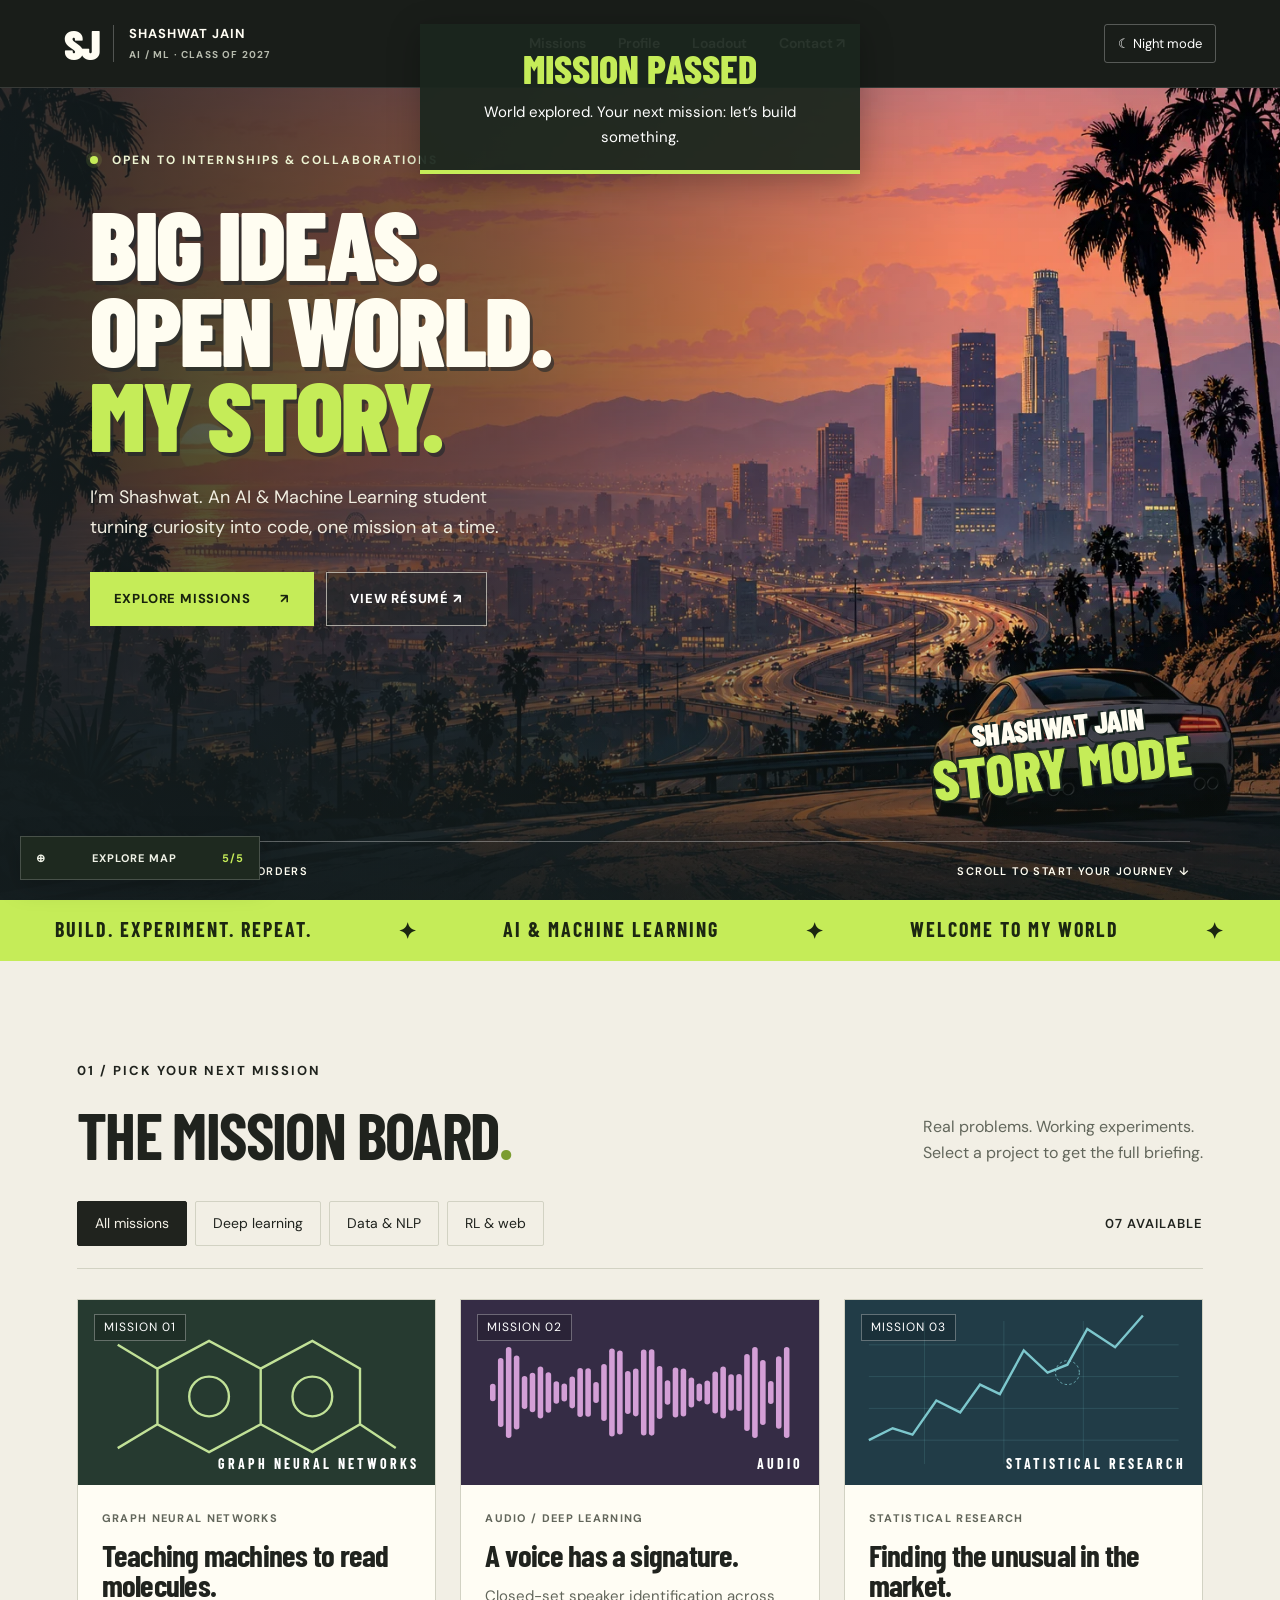
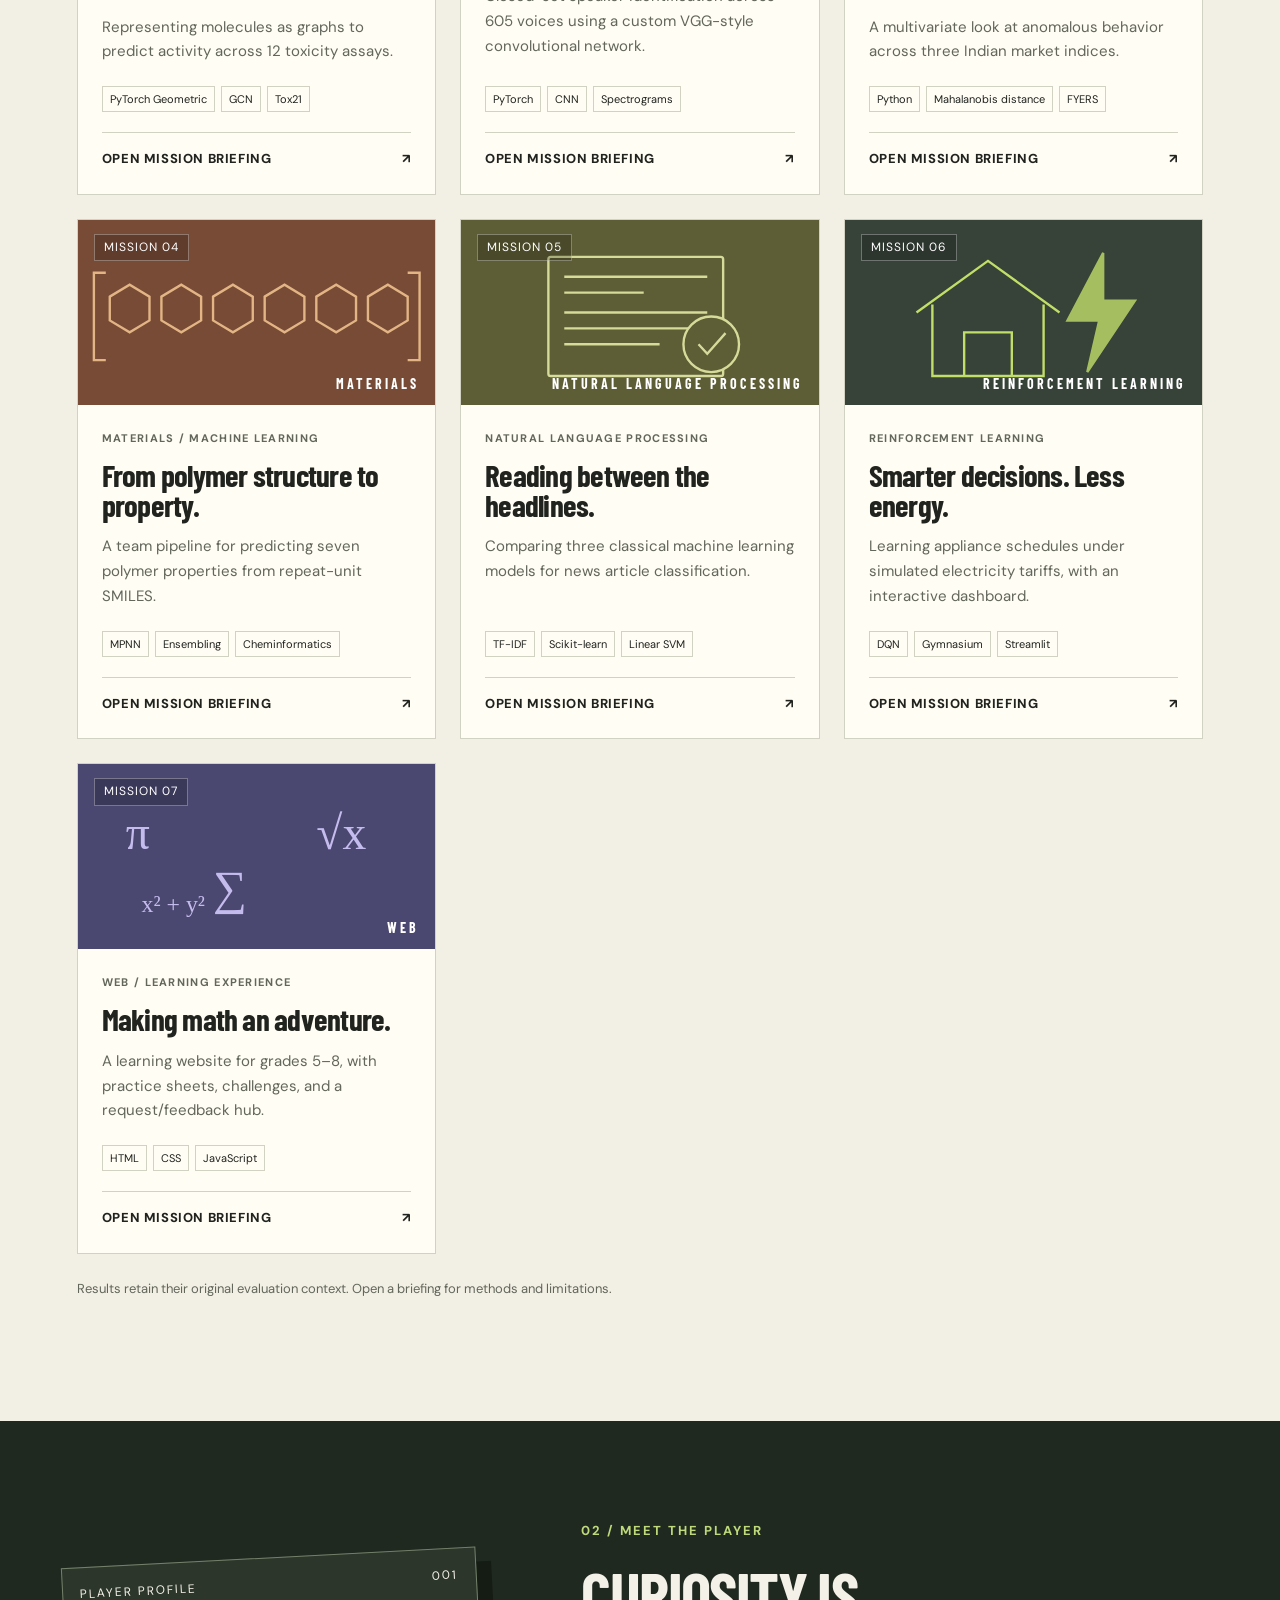
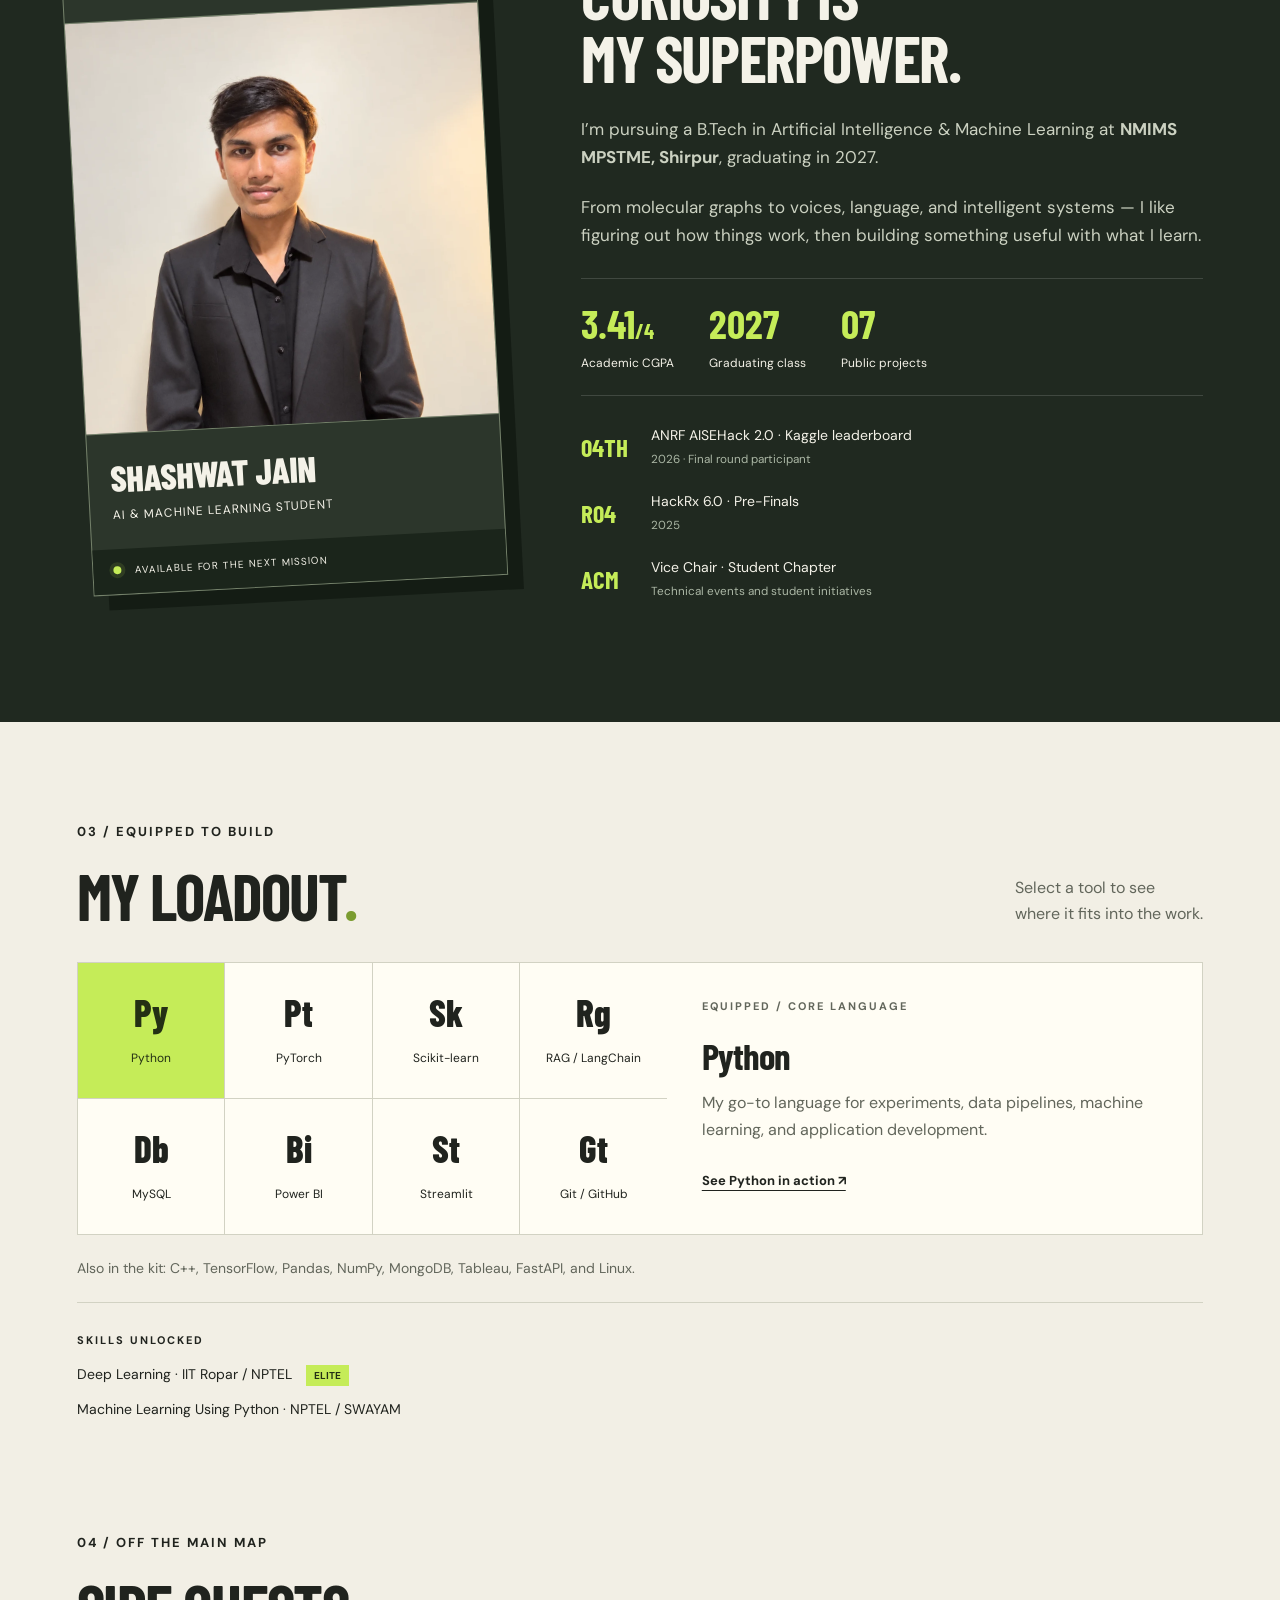
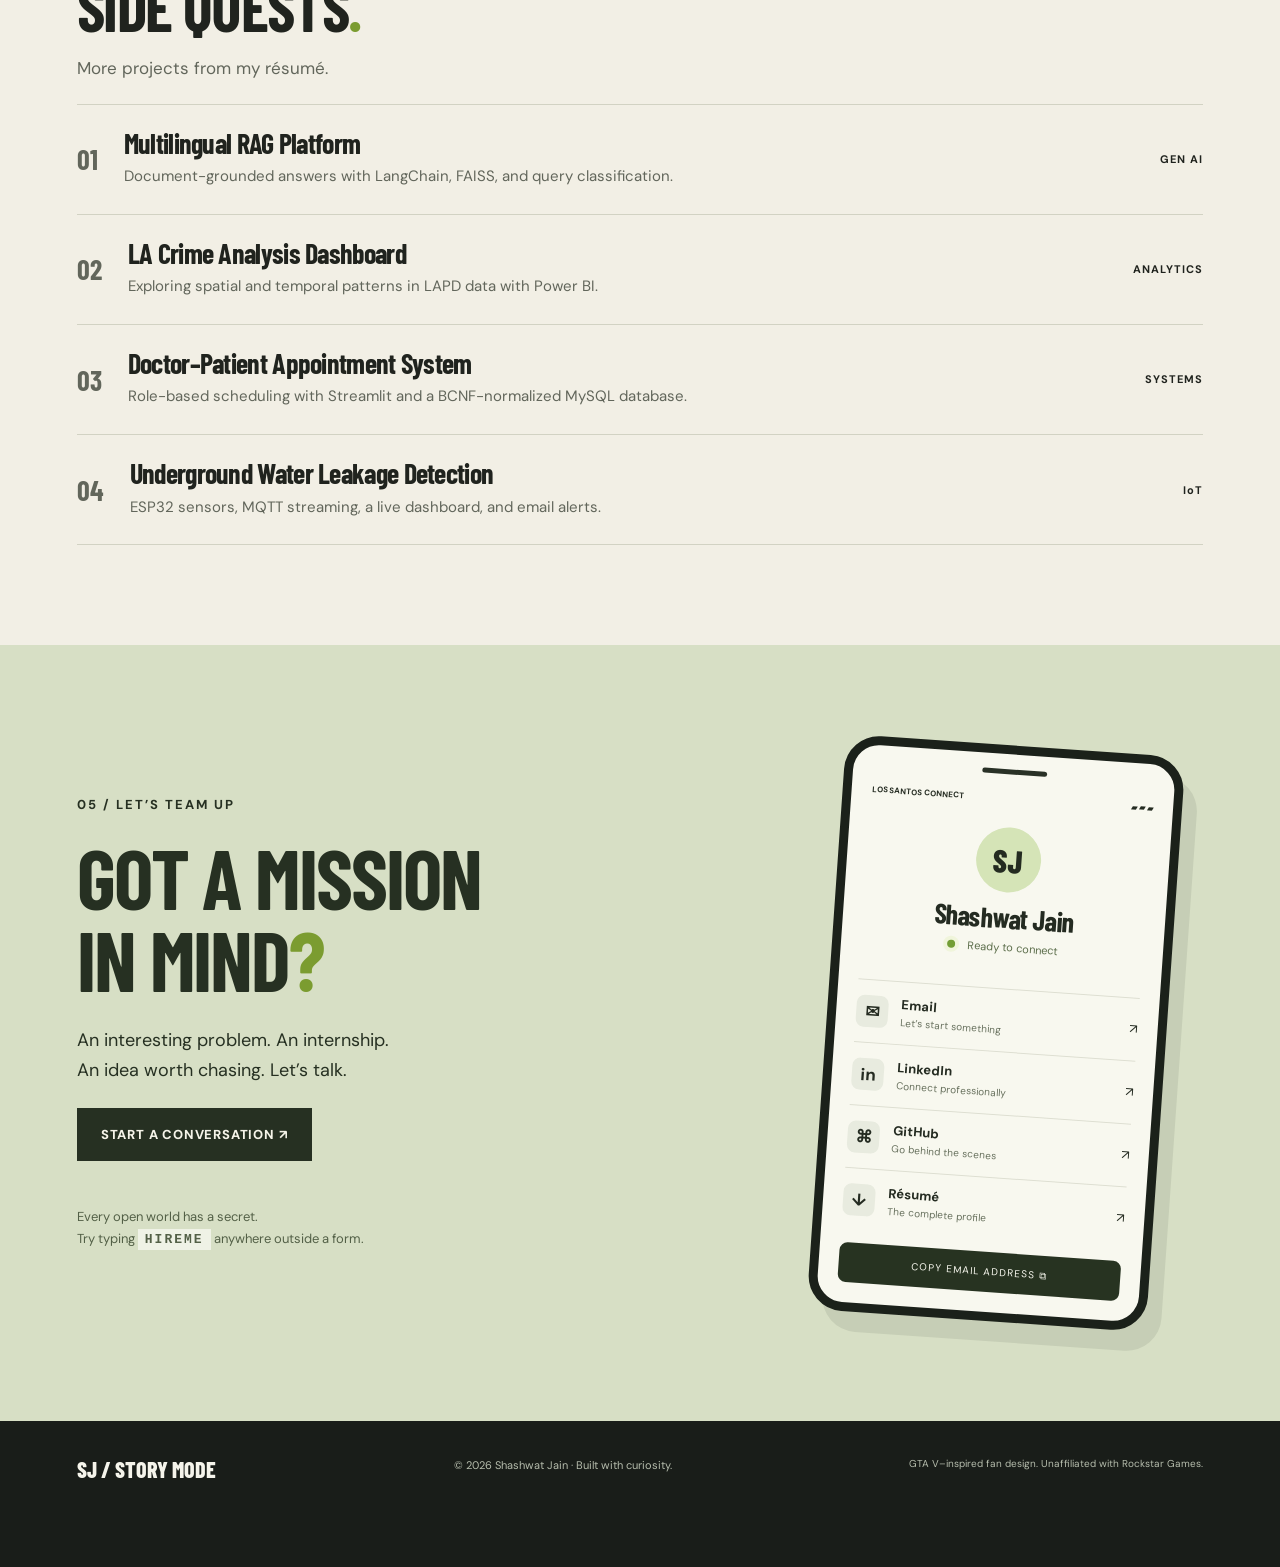
==== commit ff13b9fa: "Add softly lit professional portrait to Player Profile" ====
--- a/index.html
+++ b/index.html
@@ -1,11 +1,11 @@
 <!doctype html>
-<html lang="en" data-theme="day"><head><meta charset="utf-8"><meta name="viewport" content="width=device-width,initial-scale=1"><meta name="theme-color" content="#191b18"><meta name="description" content="Shashwat Jain — AI & Machine Learning student. Explore projects in deep learning, NLP, data science and intelligent systems."><meta property="og:title" content="Shashwat Jain — Story Mode"><meta property="og:description" content="An open world of ideas. An AI/ML portfolio."><meta property="og:image" content="https://maishashwathu.github.io/Portfolio/assets/los-santos.webp"><title>Shashwat Jain — Story Mode</title><link rel="icon" href="favicon.svg"><link rel="stylesheet" href="styles.css"><script src="projects.js" defer></script><script src="app.js" defer></script></head>
+<html lang="en" data-theme="day"><head><meta charset="utf-8"><meta name="viewport" content="width=device-width,initial-scale=1"><meta name="theme-color" content="#191b18"><meta name="description" content="Shashwat Jain — AI & Machine Learning student. Explore projects in deep learning, NLP, data science and intelligent systems."><meta property="og:title" content="Shashwat Jain — Story Mode"><meta property="og:description" content="An open world of ideas. An AI/ML portfolio."><meta property="og:image" content="https://maishashwathu.github.io/Portfolio/assets/los-santos.webp"><title>Shashwat Jain — Story Mode</title><link rel="icon" href="favicon.svg"><link rel="stylesheet" href="styles.css?v=portrait-1"><script src="projects.js" defer></script><script src="app.js?v=story-mode-2" defer></script></head>
 <body><a class="skip" href="#missions">Skip to projects</a>
 <header class="topbar"><a class="brand" href="#home" aria-label="Shashwat Jain home">SJ<span>SHASHWAT JAIN<small>AI / ML · CLASS OF 2027</small></span></a><nav aria-label="Main navigation"><a href="#missions">Missions</a><a href="#profile">Profile</a><a href="#loadout">Loadout</a><a href="#contact">Contact ↗</a></nav><button class="theme-toggle" id="theme-toggle" aria-pressed="false">☾ <span>Night mode</span></button></header>
 <main><section class="hero" id="home"><div class="hero-art"></div><div class="hero-shade"></div><div class="hero-content"><p class="eyebrow"><span class="live-dot"></span> OPEN TO INTERNSHIPS & COLLABORATIONS</p><h1>BIG IDEAS.<br>OPEN WORLD.<br><span>MY STORY.</span></h1><p class="intro">I’m Shashwat. An AI & Machine Learning student turning curiosity into code, one mission at a time.</p><div class="actions"><a class="button lime" href="#missions">EXPLORE MISSIONS <span>↗</span></a><a class="button outline" href="resume.html" target="_blank" rel="noopener">VIEW RÉSUMÉ ↗</a></div></div><div class="hero-stamp">SHASHWAT JAIN<span>STORY MODE</span></div><div class="hero-bottom"><span>INDIA / IDEAS WITHOUT BORDERS</span><span>SCROLL TO START YOUR JOURNEY ↓</span></div></section>
 <div class="ticker" aria-hidden="true"><span>BUILD. EXPERIMENT. REPEAT.</span><b>✦</b><span>AI & MACHINE LEARNING</span><b>✦</b><span>WELCOME TO MY WORLD</span><b>✦</b></div>
 <section class="section missions" id="missions"><div class="section-head"><div><p class="eyebrow">01 / PICK YOUR NEXT MISSION</p><h2>THE MISSION BOARD<span>.</span></h2></div><p>Real problems. Working experiments.<br>Select a project to get the full briefing.</p></div><div class="board-controls"><div class="filters" role="group" aria-label="Filter projects"><button data-filter="all" class="active" aria-pressed="true">All missions</button><button data-filter="deep-learning" aria-pressed="false">Deep learning</button><button data-filter="data" aria-pressed="false">Data & NLP</button><button data-filter="systems" aria-pressed="false">RL & web</button></div><span id="project-count" aria-live="polite">07 AVAILABLE</span></div><div class="project-grid" id="projects"></div><noscript><p>Browse all projects on <a href="https://github.com/maishashwathu?tab=repositories">GitHub</a>. JavaScript enables interactive briefings.</p></noscript><p class="board-note">Results retain their original evaluation context. Open a briefing for methods and limitations.</p></section>
-<section class="profile section" id="profile"><div class="profile-card"><div class="card-top"><span>PLAYER PROFILE</span><span>001</span></div><div class="monogram" aria-hidden="true">SJ<span>THE BUILDER</span></div><div class="profile-id"><strong>SHASHWAT JAIN</strong><span>AI & MACHINE LEARNING STUDENT</span></div><div class="profile-status"><span class="live-dot"></span> AVAILABLE FOR THE NEXT MISSION</div></div><div class="profile-copy"><p class="eyebrow">02 / MEET THE PLAYER</p><h2>CURIOSITY IS<br>MY SUPERPOWER.</h2><p>I’m pursuing a B.Tech in Artificial Intelligence & Machine Learning at <strong>NMIMS MPSTME, Shirpur</strong>, graduating in 2027.</p><p>From molecular graphs to voices, language, and intelligent systems — I like figuring out how things work, then building something useful with what I learn.</p><div class="stats"><div><strong>3.41<small>/4</small></strong><span>Academic CGPA</span></div><div><strong>2027</strong><span>Graduating class</span></div><div><strong>07</strong><span>Public projects</span></div></div><div class="achievements"><p><b>04TH</b><span>ANRF AISEHack 2.0 · Kaggle leaderboard<br><small>2026 · Final round participant</small></span></p><p><b>R04</b><span>HackRx 6.0 · Pre-Finals<br><small>2025</small></span></p><p><b>ACM</b><span>Vice Chair · Student Chapter<br><small>Technical events and student initiatives</small></span></p></div></div></section>
+<section class="profile section" id="profile"><div class="profile-card"><div class="card-top"><span>PLAYER PROFILE</span><span>001</span></div><img class="player-portrait" src="assets/shashwat-portrait.webp" alt="Shashwat Jain wearing a dark blazer, with soft warm studio lighting" width="1000" height="1000" loading="lazy" decoding="async"><div class="profile-id"><strong>SHASHWAT JAIN</strong><span>AI & MACHINE LEARNING STUDENT</span></div><div class="profile-status"><span class="live-dot"></span> AVAILABLE FOR THE NEXT MISSION</div></div><div class="profile-copy"><p class="eyebrow">02 / MEET THE PLAYER</p><h2>CURIOSITY IS<br>MY SUPERPOWER.</h2><p>I’m pursuing a B.Tech in Artificial Intelligence & Machine Learning at <strong>NMIMS MPSTME, Shirpur</strong>, graduating in 2027.</p><p>From molecular graphs to voices, language, and intelligent systems — I like figuring out how things work, then building something useful with what I learn.</p><div class="stats"><div><strong>3.41<small>/4</small></strong><span>Academic CGPA</span></div><div><strong>2027</strong><span>Graduating class</span></div><div><strong>07</strong><span>Public projects</span></div></div><div class="achievements"><p><b>04TH</b><span>ANRF AISEHack 2.0 · Kaggle leaderboard<br><small>2026 · Final round participant</small></span></p><p><b>R04</b><span>HackRx 6.0 · Pre-Finals<br><small>2025</small></span></p><p><b>ACM</b><span>Vice Chair · Student Chapter<br><small>Technical events and student initiatives</small></span></p></div></div></section>
 <section class="section loadout" id="loadout"><div class="section-head"><div><p class="eyebrow">03 / EQUIPPED TO BUILD</p><h2>MY LOADOUT<span>.</span></h2></div><p>Select a tool to see<br>where it fits into the work.</p></div><div class="loadout-layout"><div id="tool-grid" class="tool-grid" role="group" aria-label="Explore technical skills"></div><div class="tool-detail" id="tool-detail" aria-live="polite"></div></div><p class="extra-tools">Also in the kit: C++, TensorFlow, Pandas, NumPy, MongoDB, Tableau, FastAPI, and Linux.</p><div class="certs"><span>SKILLS UNLOCKED</span><p>Deep Learning · IIT Ropar / NPTEL <b>ELITE</b></p><p>Machine Learning Using Python · NPTEL / SWAYAM</p></div></section>
 <section class="section sidequests"><p class="eyebrow">04 / OFF THE MAIN MAP</p><h2>SIDE QUESTS<span>.</span></h2><p class="section-intro">More projects from my résumé.</p><div class="quest-list"><article><span>01</span><div><h3>Multilingual RAG Platform</h3><p>Document-grounded answers with LangChain, FAISS, and query classification.</p></div><b>GEN AI</b></article><article><span>02</span><div><h3>LA Crime Analysis Dashboard</h3><p>Exploring spatial and temporal patterns in LAPD data with Power BI.</p></div><b>ANALYTICS</b></article><article><span>03</span><div><h3>Doctor–Patient Appointment System</h3><p>Role-based scheduling with Streamlit and a BCNF-normalized MySQL database.</p></div><b>SYSTEMS</b></article><article><span>04</span><div><h3>Underground Water Leakage Detection</h3><p>ESP32 sensors, MQTT streaming, a live dashboard, and email alerts.</p></div><b>IoT</b></article></div></section>
 <section class="section contact" id="contact"><div><p class="eyebrow">05 / LET’S TEAM UP</p><h2>GOT A MISSION<br>IN MIND<span>?</span></h2><p>An interesting problem. An internship.<br>An idea worth chasing. Let’s talk.</p><a class="button lime" href="mailto:shashwatjain8733@gmail.com">START A CONVERSATION ↗</a><p class="cheat-hint">Every open world has a secret.<br>Try typing <kbd>HIREME</kbd> anywhere outside a form.</p></div><div class="phone"><div class="phone-speaker"></div><div class="phone-bar"><span>LOS SANTOS CONNECT</span><span>▰ ▰ ▰</span></div><div class="phone-title"><span class="avatar">SJ</span><h3>Shashwat Jain</h3><p><span class="live-dot"></span> Ready to connect</p></div><a href="mailto:shashwatjain8733@gmail.com"><span>✉</span><div>Email<small>Let’s start something</small></div>↗</a><a href="https://www.linkedin.com/in/shashwatjain01/" target="_blank" rel="noopener"><span>in</span><div>LinkedIn<small>Connect professionally</small></div>↗</a><a href="https://github.com/maishashwathu" target="_blank" rel="noopener"><span>⌘</span><div>GitHub<small>Go behind the scenes</small></div>↗</a><a href="resume.html" target="_blank" rel="noopener"><span>↓</span><div>Résumé<small>The complete profile</small></div>↗</a><button id="copy-email">COPY EMAIL ADDRESS ⧉</button></div></section>
--- a/styles.css
+++ b/styles.css
@@ -3,3 +3,10 @@
 @media(min-width:1600px){.hero-content{padding-top:10vh}}@media(max-width:1050px){.topbar nav{gap:18px}.project-grid{grid-template-columns:repeat(2,minmax(0,1fr))}.hero h1{font-size:92px}.section{padding:75px 5%}.section-head{align-items:start}.section-head h2{font-size:55px}.profile{gap:6%}.monogram{height:250px}.loadout-layout{grid-template-columns:1fr 1fr}.tool-grid{grid-template-columns:repeat(2,1fr)}.tool-button{min-height:105px}.sidequests{padding-top:0}.contact{gap:5%}.stats{gap:22px}.topbar .brand>span{display:none}}
 @media(max-width:680px){body{font-size:16px}.topbar{padding:0 5%;height:76px;gap:16px;flex-wrap:wrap}.brand{font-size:35px}.topbar nav{gap:14px;font-size:12px}.theme-toggle{padding:5px 8px}.theme-toggle span{display:none}.hero{min-height:700px;height:auto;max-height:none}.hero-content{padding:60px 6% 160px}.hero h1{font-size:clamp(65px,13vw,88px);line-height:.91;margin-top:26px}.hero .eyebrow{font-size:10px;letter-spacing:1.4px}.hero-art{background-position:66% center}.hero-shade{background:linear-gradient(90deg,#162120dd,#18212150),linear-gradient(0deg,#14231ec0,transparent)}.intro{font-size:16px;max-width:360px}.hero-stamp{bottom:72px;right:6%;font-size:18px}.hero-stamp span{font-size:32px}.hero-bottom{font-size:9px;left:6%;right:6%;padding:16px 0}.hero-bottom span:last-child{display:none}.button{padding:13px 17px;font-size:11px;gap:15px}.ticker{justify-content:flex-start;font-size:16px;padding:13px 18px}.section{padding:60px 6%}.section-head{display:block;margin-bottom:25px}.section-head h2{font-size:45px;margin-bottom:18px}.section-head>p{font-size:15px}.eyebrow{font-size:11px;letter-spacing:1.5px}.board-controls{display:block}.filters{gap:7px}.filters button{font-size:12px;padding:8px 11px}#project-count{display:block;margin-top:16px;font-size:11px}.project-grid{grid-template-columns:1fr}.project-art{height:190px}.project-body h3{font-size:33px}.project-body{padding:23px}.project-description{font-size:16px}.profile{grid-template-columns:1fr;gap:50px}.profile-card{width:90%;margin:0 auto}.profile-copy h2{font-size:51px}.stats{justify-content:space-between}.loadout-layout{grid-template-columns:1fr}.tool-grid{grid-template-columns:repeat(4,1fr)}.tool-button{padding:16px 5px;min-height:100px}.tool-button strong{font-size:29px}.tool-button span{font-size:10px}.tool-detail{padding:25px;min-height:260px}.sidequests{padding-top:0}.quest-list article{gap:16px;align-items:start}.quest-list article>b{display:none}.quest-list h3{font-size:27px}.quest-list p{font-size:14px}.contact{grid-template-columns:1fr;gap:45px}.contact h2{font-size:63px}.contact>div>p:not(.eyebrow){font-size:16px}.phone{transform:rotate(2deg);max-width:315px}.contact .cheat-hint{margin-top:25px}footer{padding-bottom:100px;display:block}footer>*{display:block;margin:8px 0}.map-widget{left:12px;bottom:12px;width:210px}.toast strong{font-size:34px}.toast{padding:18px}#case-content{padding:24px}#case-content h2{font-size:38px}.dialog-top{padding:12px 20px}}
 @media(prefers-reduced-motion:reduce){html{scroll-behavior:auto}*,*:before,*:after{animation:none!important;transition:none!important}.hero-art{transform:none!important}}
+
+/* Keep inactive notifications fully offscreen, including their border. */
+.toast{visibility:hidden;opacity:0}.toast.show{visibility:visible;opacity:1}
+
+
+/* Personal portrait replaces the player monogram without cropping the face. */
+.player-portrait{display:block;width:100%;height:auto;aspect-ratio:1;object-fit:cover;border-bottom:1px solid #74816a}
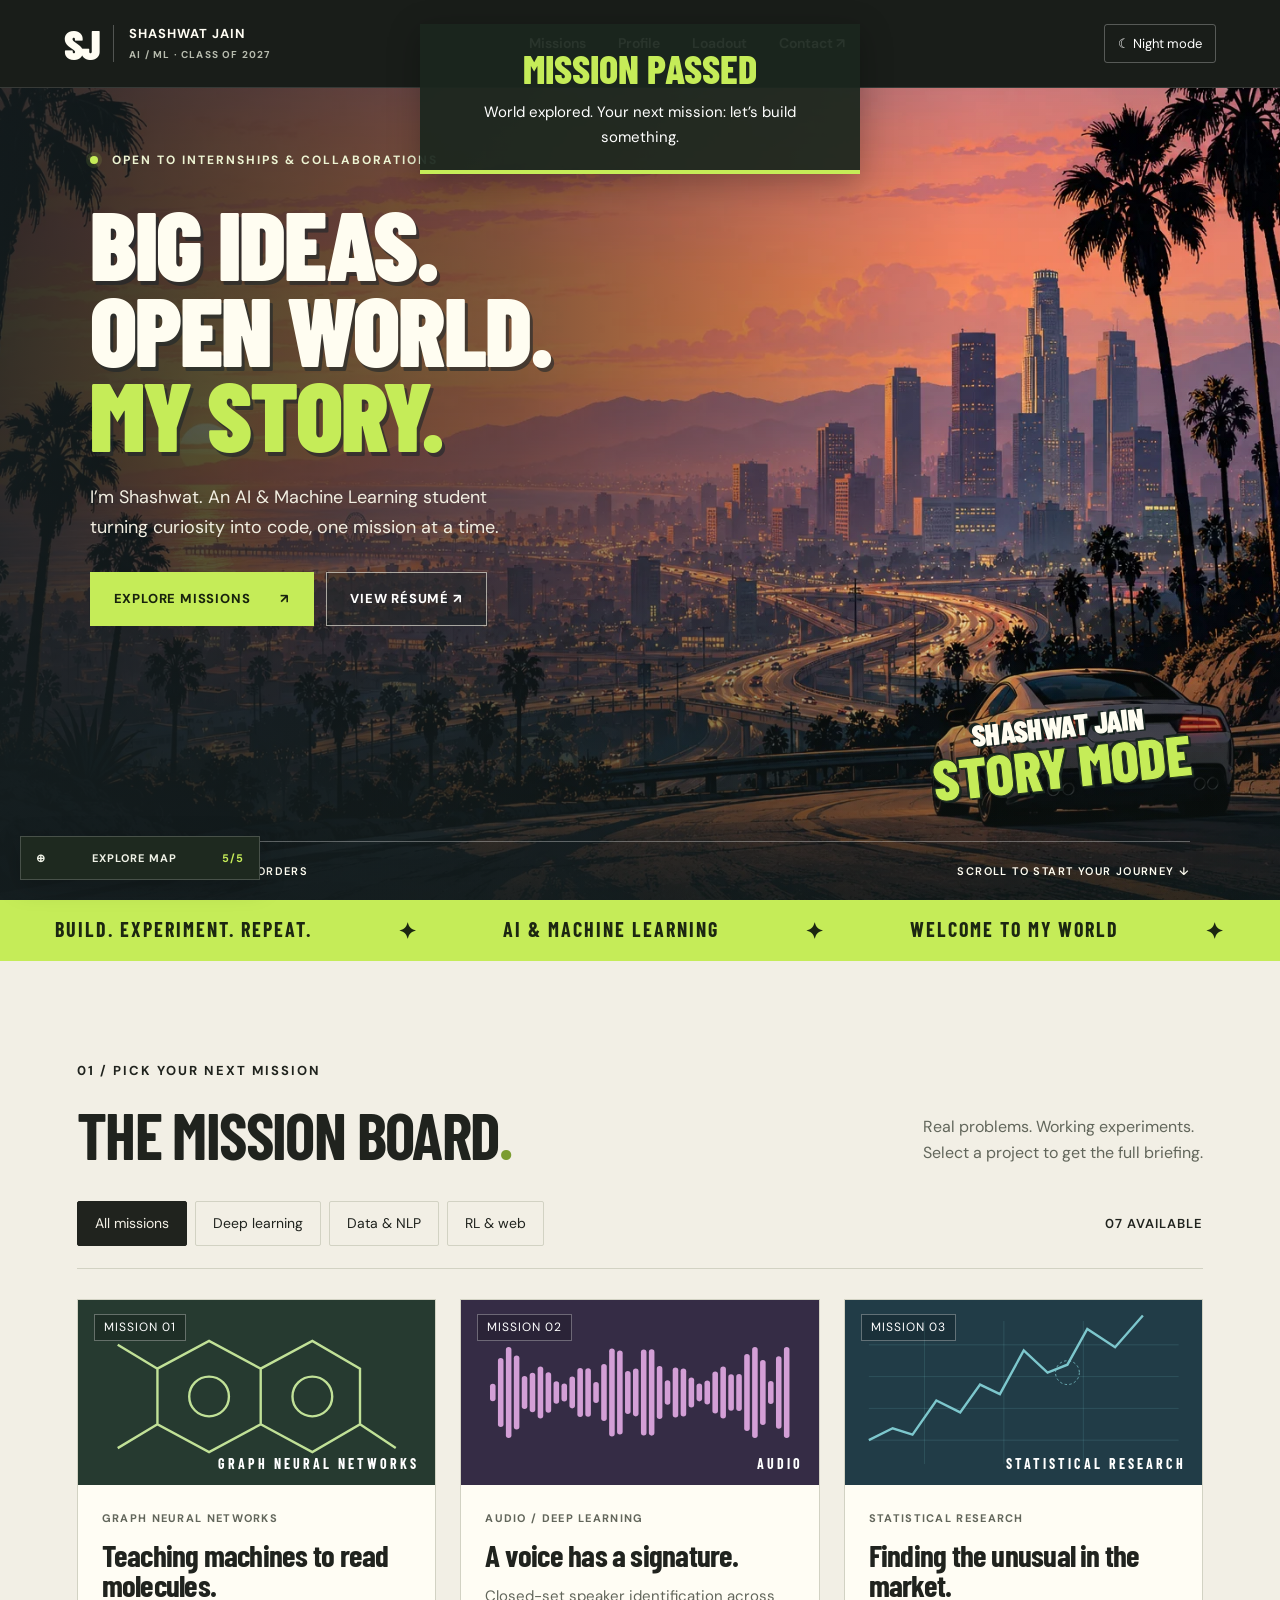
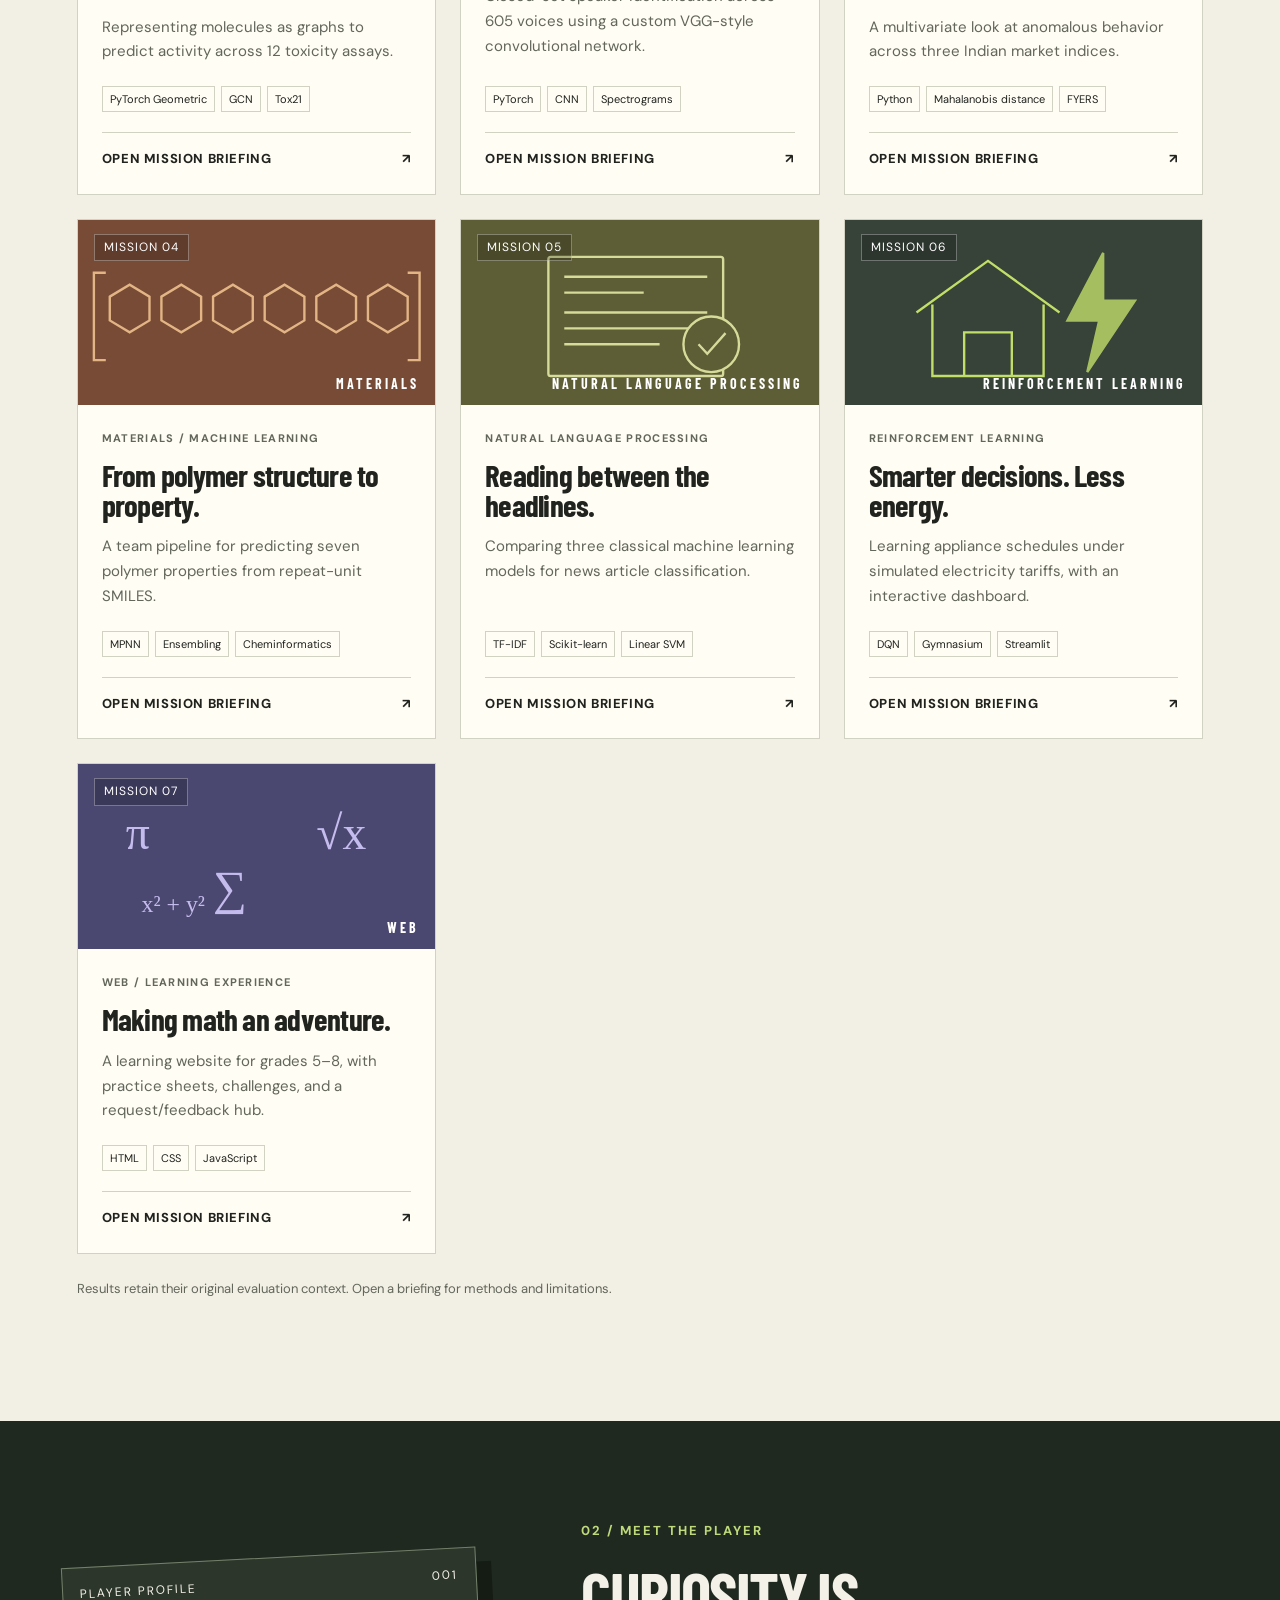
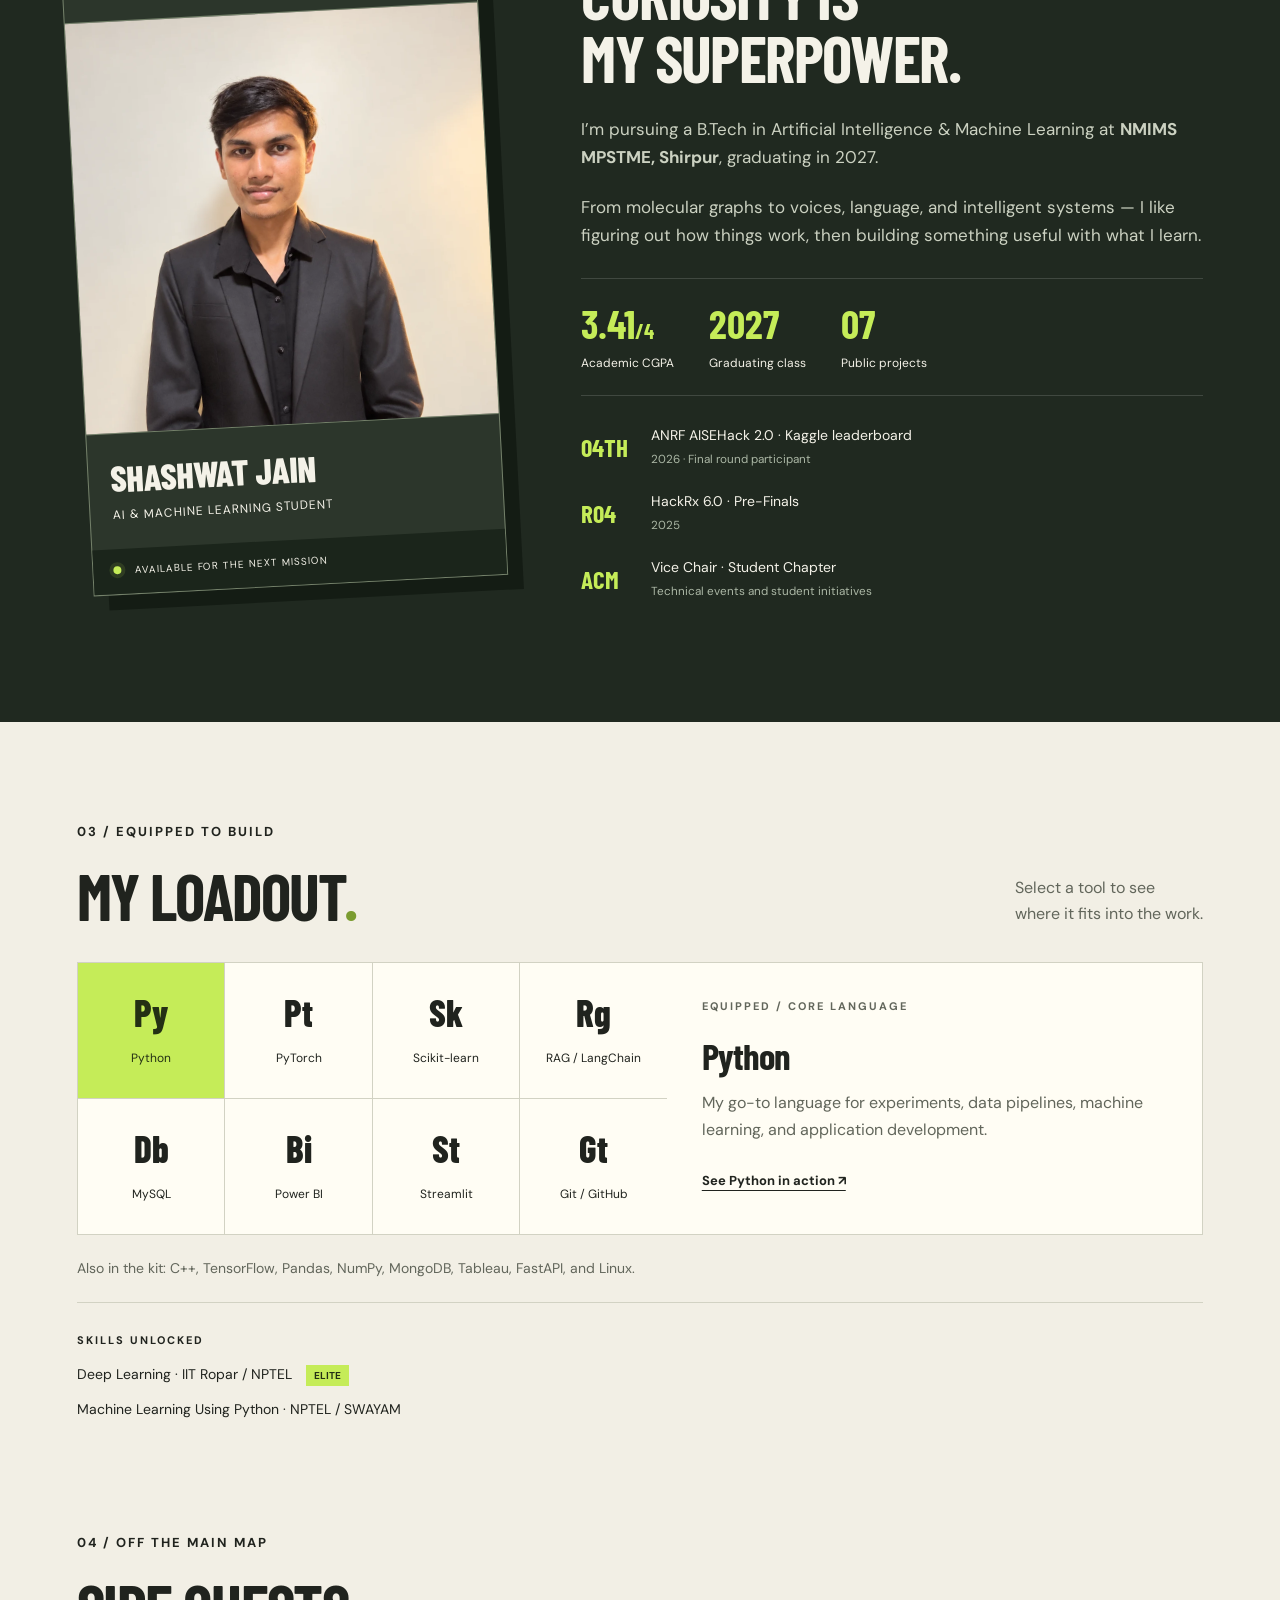
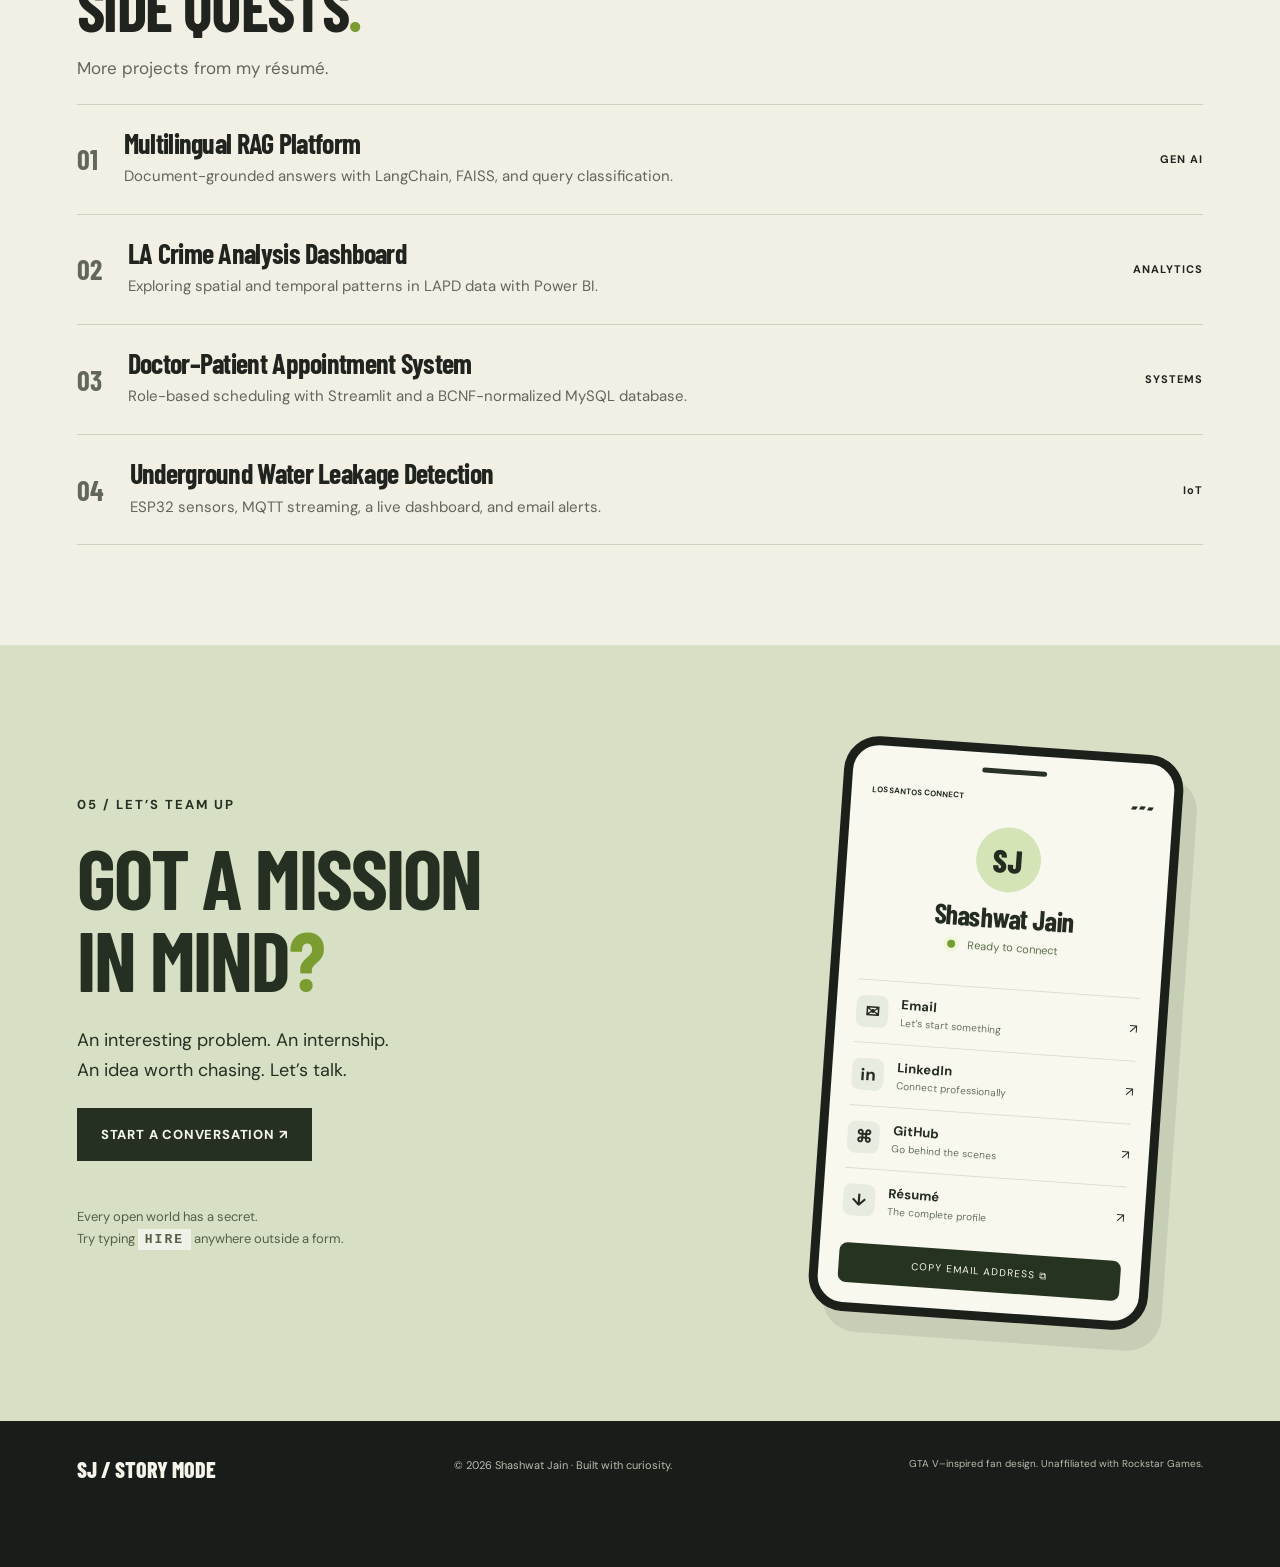
==== commit 0ded4d97: "Shorten portfolio cheat code to HIRE" ====
--- a/index.html
+++ b/index.html
@@ -1,5 +1,5 @@
 <!doctype html>
-<html lang="en" data-theme="day"><head><meta charset="utf-8"><meta name="viewport" content="width=device-width,initial-scale=1"><meta name="theme-color" content="#191b18"><meta name="description" content="Shashwat Jain — AI & Machine Learning student. Explore projects in deep learning, NLP, data science and intelligent systems."><meta property="og:title" content="Shashwat Jain — Story Mode"><meta property="og:description" content="An open world of ideas. An AI/ML portfolio."><meta property="og:image" content="https://maishashwathu.github.io/Portfolio/assets/los-santos.webp"><title>Shashwat Jain — Story Mode</title><link rel="icon" href="favicon.svg"><link rel="stylesheet" href="styles.css?v=portrait-1"><script src="projects.js" defer></script><script src="app.js?v=story-mode-2" defer></script></head>
+<html lang="en" data-theme="day"><head><meta charset="utf-8"><meta name="viewport" content="width=device-width,initial-scale=1"><meta name="theme-color" content="#191b18"><meta name="description" content="Shashwat Jain — AI & Machine Learning student. Explore projects in deep learning, NLP, data science and intelligent systems."><meta property="og:title" content="Shashwat Jain — Story Mode"><meta property="og:description" content="An open world of ideas. An AI/ML portfolio."><meta property="og:image" content="https://maishashwathu.github.io/Portfolio/assets/los-santos.webp"><title>Shashwat Jain — Story Mode</title><link rel="icon" href="favicon.svg"><link rel="stylesheet" href="styles.css?v=portrait-1"><script src="projects.js" defer></script><script src="app.js?v=hire-1" defer></script></head>
 <body><a class="skip" href="#missions">Skip to projects</a>
 <header class="topbar"><a class="brand" href="#home" aria-label="Shashwat Jain home">SJ<span>SHASHWAT JAIN<small>AI / ML · CLASS OF 2027</small></span></a><nav aria-label="Main navigation"><a href="#missions">Missions</a><a href="#profile">Profile</a><a href="#loadout">Loadout</a><a href="#contact">Contact ↗</a></nav><button class="theme-toggle" id="theme-toggle" aria-pressed="false">☾ <span>Night mode</span></button></header>
 <main><section class="hero" id="home"><div class="hero-art"></div><div class="hero-shade"></div><div class="hero-content"><p class="eyebrow"><span class="live-dot"></span> OPEN TO INTERNSHIPS & COLLABORATIONS</p><h1>BIG IDEAS.<br>OPEN WORLD.<br><span>MY STORY.</span></h1><p class="intro">I’m Shashwat. An AI & Machine Learning student turning curiosity into code, one mission at a time.</p><div class="actions"><a class="button lime" href="#missions">EXPLORE MISSIONS <span>↗</span></a><a class="button outline" href="resume.html" target="_blank" rel="noopener">VIEW RÉSUMÉ ↗</a></div></div><div class="hero-stamp">SHASHWAT JAIN<span>STORY MODE</span></div><div class="hero-bottom"><span>INDIA / IDEAS WITHOUT BORDERS</span><span>SCROLL TO START YOUR JOURNEY ↓</span></div></section>
@@ -8,7 +8,7 @@
 <section class="profile section" id="profile"><div class="profile-card"><div class="card-top"><span>PLAYER PROFILE</span><span>001</span></div><img class="player-portrait" src="assets/shashwat-portrait.webp" alt="Shashwat Jain wearing a dark blazer, with soft warm studio lighting" width="1000" height="1000" loading="lazy" decoding="async"><div class="profile-id"><strong>SHASHWAT JAIN</strong><span>AI & MACHINE LEARNING STUDENT</span></div><div class="profile-status"><span class="live-dot"></span> AVAILABLE FOR THE NEXT MISSION</div></div><div class="profile-copy"><p class="eyebrow">02 / MEET THE PLAYER</p><h2>CURIOSITY IS<br>MY SUPERPOWER.</h2><p>I’m pursuing a B.Tech in Artificial Intelligence & Machine Learning at <strong>NMIMS MPSTME, Shirpur</strong>, graduating in 2027.</p><p>From molecular graphs to voices, language, and intelligent systems — I like figuring out how things work, then building something useful with what I learn.</p><div class="stats"><div><strong>3.41<small>/4</small></strong><span>Academic CGPA</span></div><div><strong>2027</strong><span>Graduating class</span></div><div><strong>07</strong><span>Public projects</span></div></div><div class="achievements"><p><b>04TH</b><span>ANRF AISEHack 2.0 · Kaggle leaderboard<br><small>2026 · Final round participant</small></span></p><p><b>R04</b><span>HackRx 6.0 · Pre-Finals<br><small>2025</small></span></p><p><b>ACM</b><span>Vice Chair · Student Chapter<br><small>Technical events and student initiatives</small></span></p></div></div></section>
 <section class="section loadout" id="loadout"><div class="section-head"><div><p class="eyebrow">03 / EQUIPPED TO BUILD</p><h2>MY LOADOUT<span>.</span></h2></div><p>Select a tool to see<br>where it fits into the work.</p></div><div class="loadout-layout"><div id="tool-grid" class="tool-grid" role="group" aria-label="Explore technical skills"></div><div class="tool-detail" id="tool-detail" aria-live="polite"></div></div><p class="extra-tools">Also in the kit: C++, TensorFlow, Pandas, NumPy, MongoDB, Tableau, FastAPI, and Linux.</p><div class="certs"><span>SKILLS UNLOCKED</span><p>Deep Learning · IIT Ropar / NPTEL <b>ELITE</b></p><p>Machine Learning Using Python · NPTEL / SWAYAM</p></div></section>
 <section class="section sidequests"><p class="eyebrow">04 / OFF THE MAIN MAP</p><h2>SIDE QUESTS<span>.</span></h2><p class="section-intro">More projects from my résumé.</p><div class="quest-list"><article><span>01</span><div><h3>Multilingual RAG Platform</h3><p>Document-grounded answers with LangChain, FAISS, and query classification.</p></div><b>GEN AI</b></article><article><span>02</span><div><h3>LA Crime Analysis Dashboard</h3><p>Exploring spatial and temporal patterns in LAPD data with Power BI.</p></div><b>ANALYTICS</b></article><article><span>03</span><div><h3>Doctor–Patient Appointment System</h3><p>Role-based scheduling with Streamlit and a BCNF-normalized MySQL database.</p></div><b>SYSTEMS</b></article><article><span>04</span><div><h3>Underground Water Leakage Detection</h3><p>ESP32 sensors, MQTT streaming, a live dashboard, and email alerts.</p></div><b>IoT</b></article></div></section>
-<section class="section contact" id="contact"><div><p class="eyebrow">05 / LET’S TEAM UP</p><h2>GOT A MISSION<br>IN MIND<span>?</span></h2><p>An interesting problem. An internship.<br>An idea worth chasing. Let’s talk.</p><a class="button lime" href="mailto:shashwatjain8733@gmail.com">START A CONVERSATION ↗</a><p class="cheat-hint">Every open world has a secret.<br>Try typing <kbd>HIREME</kbd> anywhere outside a form.</p></div><div class="phone"><div class="phone-speaker"></div><div class="phone-bar"><span>LOS SANTOS CONNECT</span><span>▰ ▰ ▰</span></div><div class="phone-title"><span class="avatar">SJ</span><h3>Shashwat Jain</h3><p><span class="live-dot"></span> Ready to connect</p></div><a href="mailto:shashwatjain8733@gmail.com"><span>✉</span><div>Email<small>Let’s start something</small></div>↗</a><a href="https://www.linkedin.com/in/shashwatjain01/" target="_blank" rel="noopener"><span>in</span><div>LinkedIn<small>Connect professionally</small></div>↗</a><a href="https://github.com/maishashwathu" target="_blank" rel="noopener"><span>⌘</span><div>GitHub<small>Go behind the scenes</small></div>↗</a><a href="resume.html" target="_blank" rel="noopener"><span>↓</span><div>Résumé<small>The complete profile</small></div>↗</a><button id="copy-email">COPY EMAIL ADDRESS ⧉</button></div></section>
+<section class="section contact" id="contact"><div><p class="eyebrow">05 / LET’S TEAM UP</p><h2>GOT A MISSION<br>IN MIND<span>?</span></h2><p>An interesting problem. An internship.<br>An idea worth chasing. Let’s talk.</p><a class="button lime" href="mailto:shashwatjain8733@gmail.com">START A CONVERSATION ↗</a><p class="cheat-hint">Every open world has a secret.<br>Try typing <kbd>HIRE</kbd> anywhere outside a form.</p></div><div class="phone"><div class="phone-speaker"></div><div class="phone-bar"><span>LOS SANTOS CONNECT</span><span>▰ ▰ ▰</span></div><div class="phone-title"><span class="avatar">SJ</span><h3>Shashwat Jain</h3><p><span class="live-dot"></span> Ready to connect</p></div><a href="mailto:shashwatjain8733@gmail.com"><span>✉</span><div>Email<small>Let’s start something</small></div>↗</a><a href="https://www.linkedin.com/in/shashwatjain01/" target="_blank" rel="noopener"><span>in</span><div>LinkedIn<small>Connect professionally</small></div>↗</a><a href="https://github.com/maishashwathu" target="_blank" rel="noopener"><span>⌘</span><div>GitHub<small>Go behind the scenes</small></div>↗</a><a href="resume.html" target="_blank" rel="noopener"><span>↓</span><div>Résumé<small>The complete profile</small></div>↗</a><button id="copy-email">COPY EMAIL ADDRESS ⧉</button></div></section>
 </main><footer><a class="footer-brand" href="#home">SJ / STORY MODE</a><span>© <span id="year">2026</span> Shashwat Jain · Built with curiosity.</span><span>GTA V–inspired fan design. Unaffiliated with Rockstar Games.</span></footer>
 <aside class="map-widget" aria-label="Explore portfolio"><button id="map-toggle" aria-expanded="false" aria-controls="map-panel">⊕ <span>EXPLORE MAP</span> <span id="exploration-count">0/5</span></button><div id="map-panel" hidden><div class="map-top"><strong>YOUR WORLD MAP</strong><span>N ↑</span></div><div class="map-roads"><a href="#missions" class="map-pin pin-m" aria-label="Missions">M</a><a href="#profile" class="map-pin pin-p" aria-label="Profile">P</a><a href="#loadout" class="map-pin pin-l" aria-label="Loadout">L</a><a href="#contact" class="map-pin pin-c" aria-label="Contact">C</a></div><p>M · Missions &nbsp; P · Profile<br>L · Loadout &nbsp; C · Contact</p><div class="exploration-track"><span id="exploration-fill"></span></div><small id="exploration-label">Explore the five main sections</small></div></aside>
 <div class="toast" id="toast" role="status" aria-live="polite"></div><dialog id="case-study" aria-labelledby="case-title"><div class="dialog-top"><span>MISSION BRIEFING</span><button id="close-dialog" aria-label="Close project briefing">✕</button></div><div id="case-content"></div></dialog>
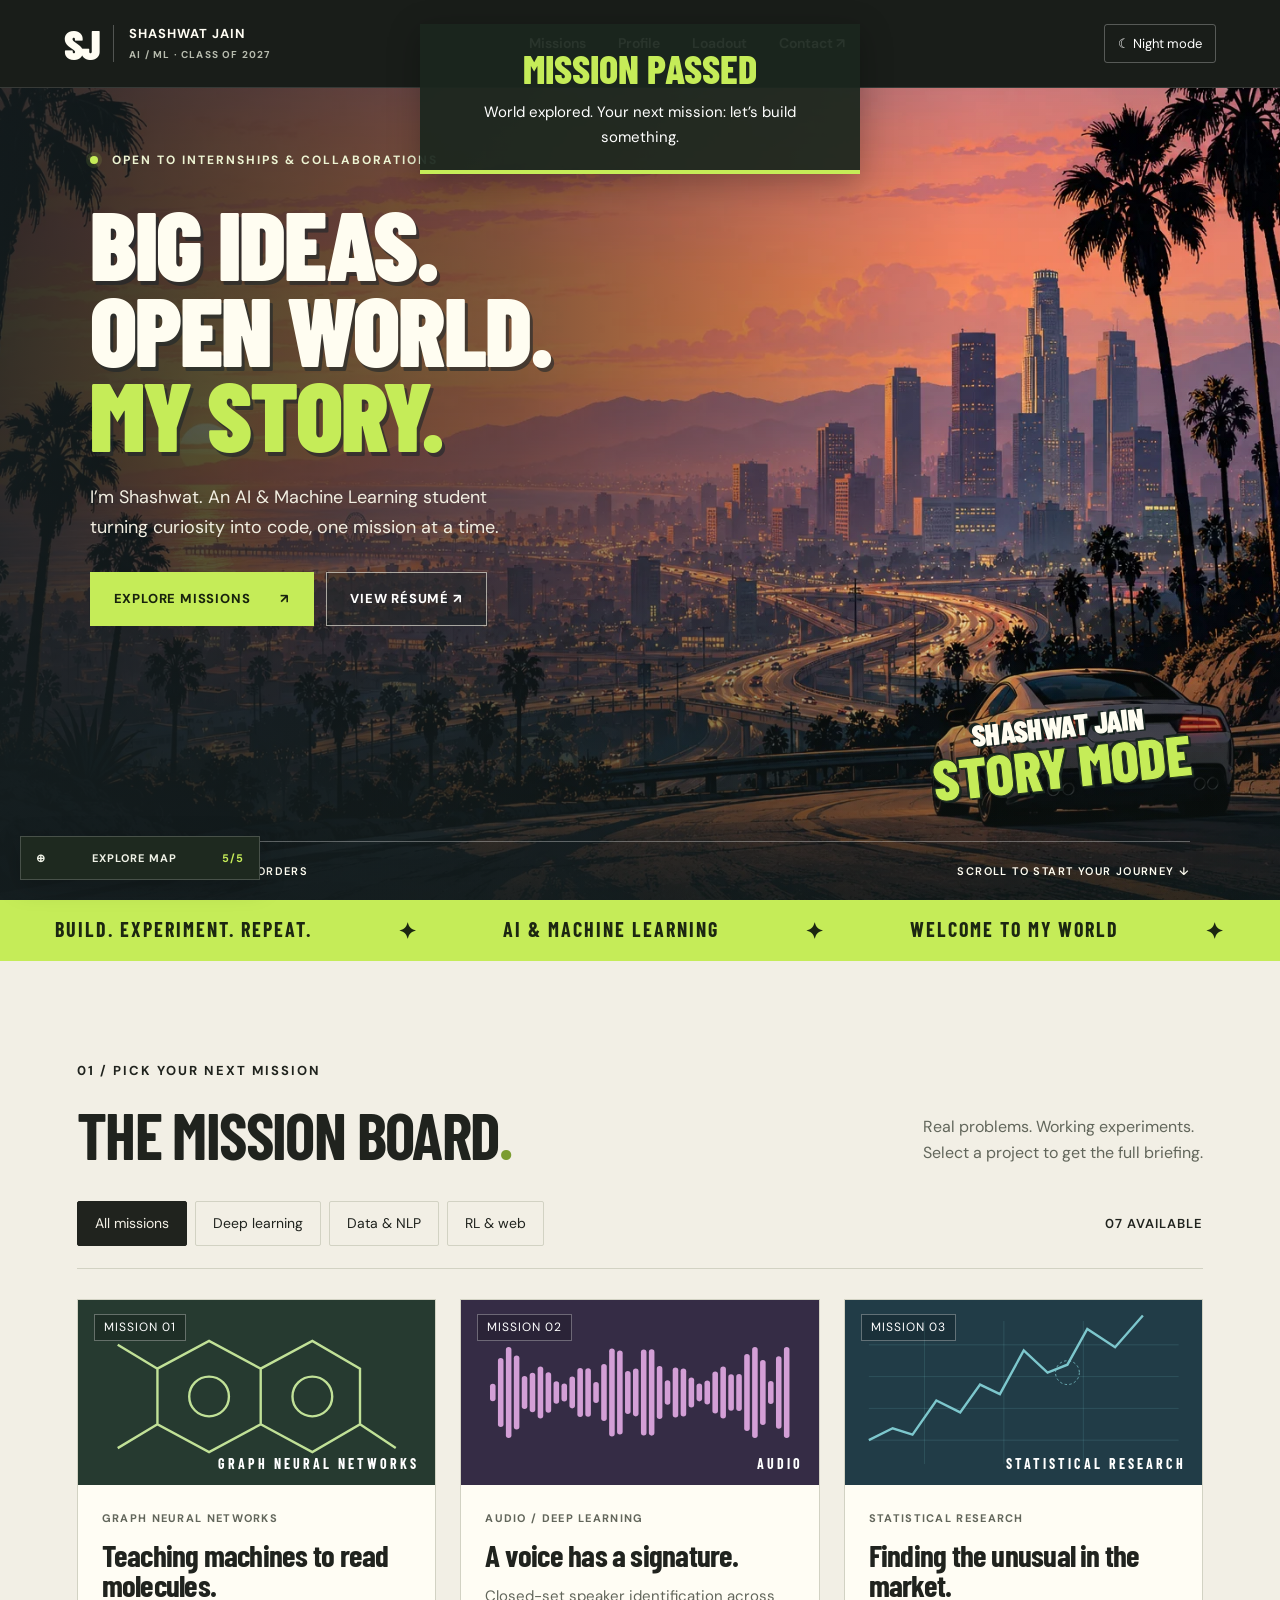
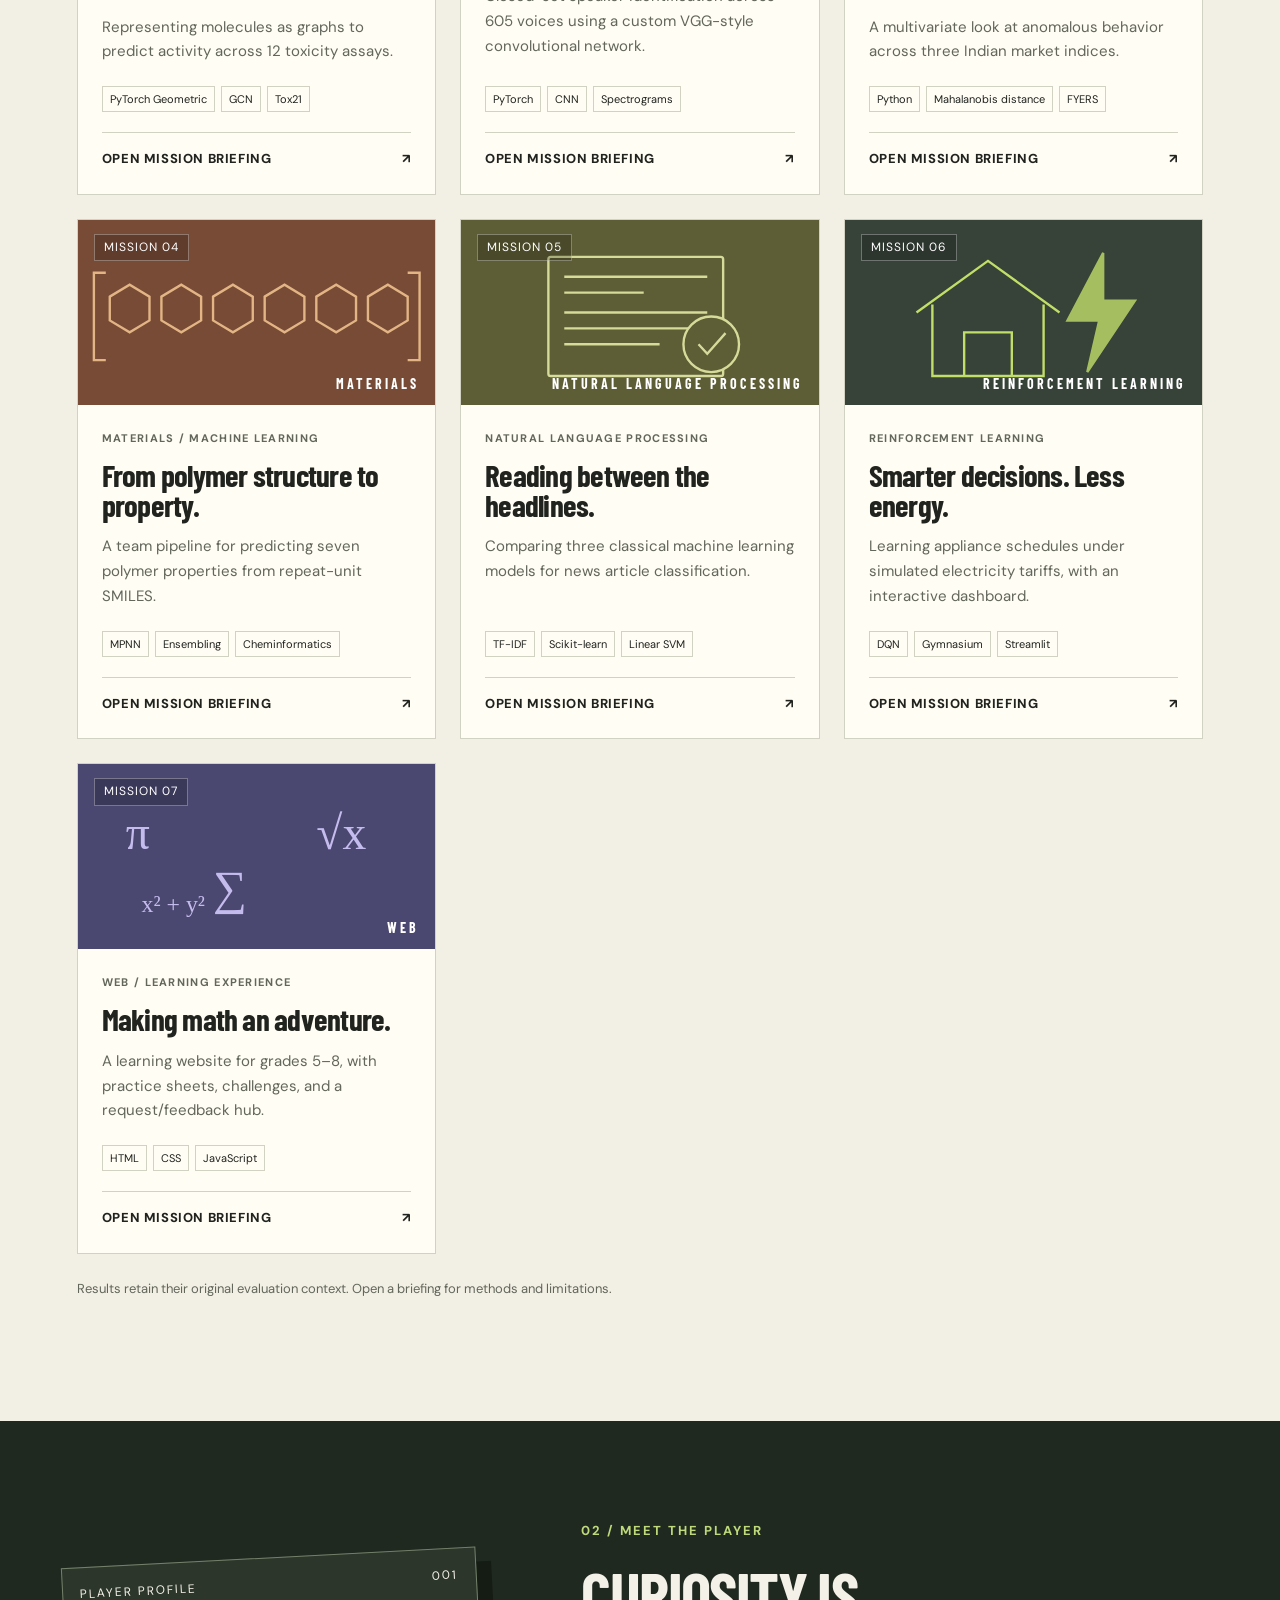
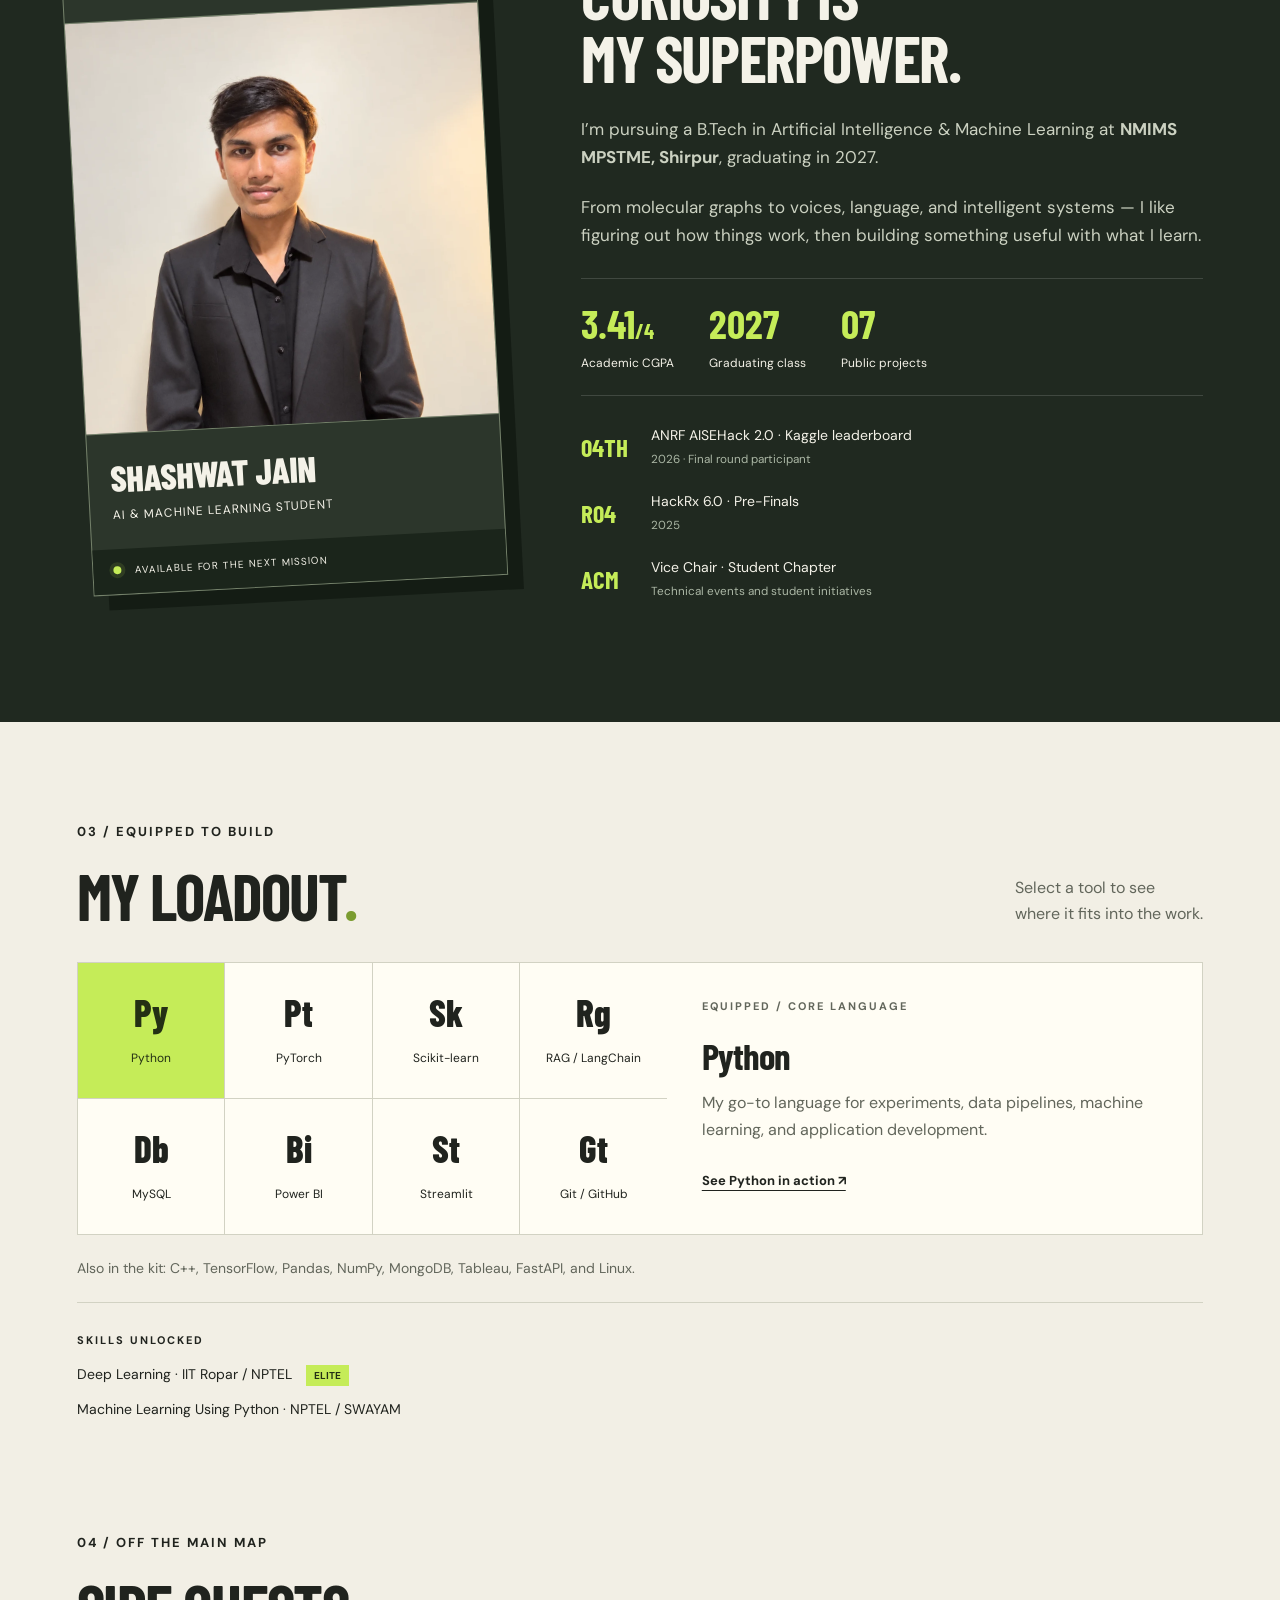
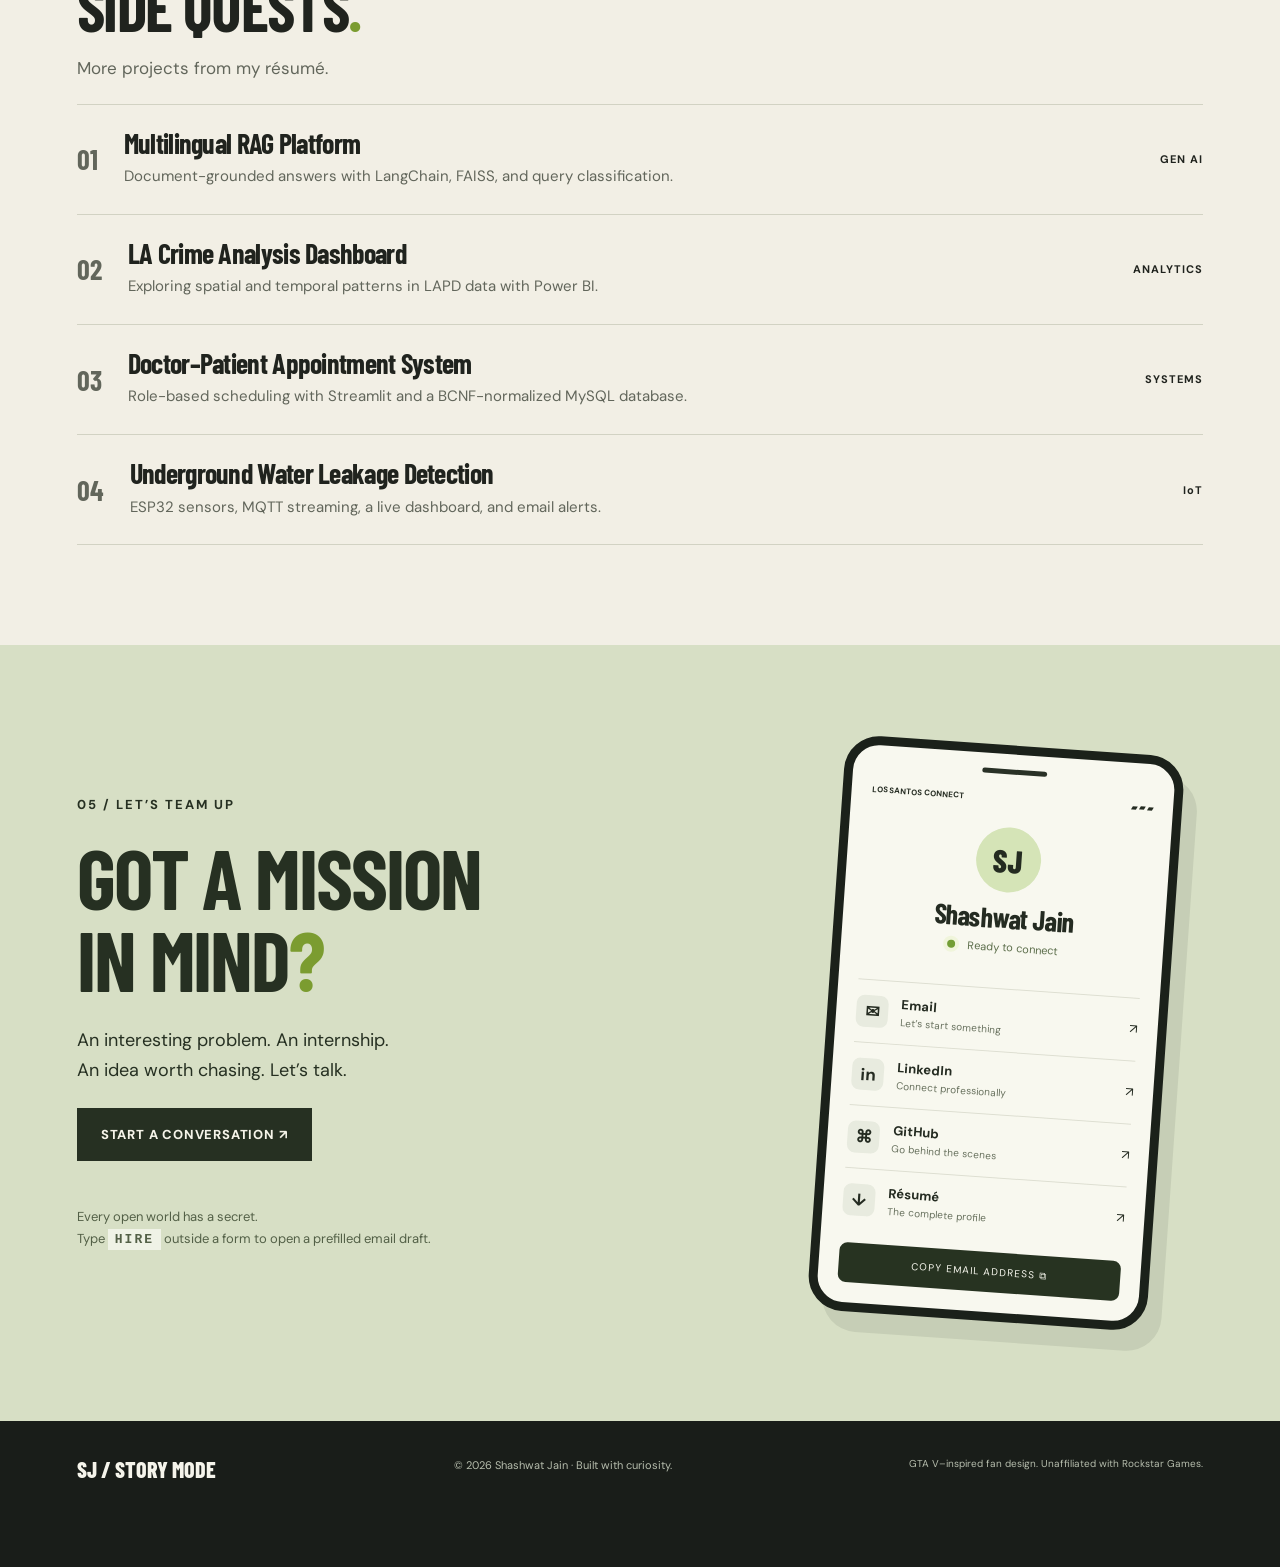
==== commit c7bd5ad5: "Open recruiter email draft with HIRE cheat and show fallback contact action" ====
--- a/index.html
+++ b/index.html
@@ -1,5 +1,5 @@
 <!doctype html>
-<html lang="en" data-theme="day"><head><meta charset="utf-8"><meta name="viewport" content="width=device-width,initial-scale=1"><meta name="theme-color" content="#191b18"><meta name="description" content="Shashwat Jain — AI & Machine Learning student. Explore projects in deep learning, NLP, data science and intelligent systems."><meta property="og:title" content="Shashwat Jain — Story Mode"><meta property="og:description" content="An open world of ideas. An AI/ML portfolio."><meta property="og:image" content="https://maishashwathu.github.io/Portfolio/assets/los-santos.webp"><title>Shashwat Jain — Story Mode</title><link rel="icon" href="favicon.svg"><link rel="stylesheet" href="styles.css?v=portrait-1"><script src="projects.js" defer></script><script src="app.js?v=hire-1" defer></script></head>
+<html lang="en" data-theme="day"><head><meta charset="utf-8"><meta name="viewport" content="width=device-width,initial-scale=1"><meta name="theme-color" content="#191b18"><meta name="description" content="Shashwat Jain — AI & Machine Learning student. Explore projects in deep learning, NLP, data science and intelligent systems."><meta property="og:title" content="Shashwat Jain — Story Mode"><meta property="og:description" content="An open world of ideas. An AI/ML portfolio."><meta property="og:image" content="https://maishashwathu.github.io/Portfolio/assets/los-santos.webp"><title>Shashwat Jain — Story Mode</title><link rel="icon" href="favicon.svg"><link rel="stylesheet" href="styles.css?v=portrait-1"><script src="projects.js" defer></script><script src="app.js?v=hire-email-1" defer></script></head>
 <body><a class="skip" href="#missions">Skip to projects</a>
 <header class="topbar"><a class="brand" href="#home" aria-label="Shashwat Jain home">SJ<span>SHASHWAT JAIN<small>AI / ML · CLASS OF 2027</small></span></a><nav aria-label="Main navigation"><a href="#missions">Missions</a><a href="#profile">Profile</a><a href="#loadout">Loadout</a><a href="#contact">Contact ↗</a></nav><button class="theme-toggle" id="theme-toggle" aria-pressed="false">☾ <span>Night mode</span></button></header>
 <main><section class="hero" id="home"><div class="hero-art"></div><div class="hero-shade"></div><div class="hero-content"><p class="eyebrow"><span class="live-dot"></span> OPEN TO INTERNSHIPS & COLLABORATIONS</p><h1>BIG IDEAS.<br>OPEN WORLD.<br><span>MY STORY.</span></h1><p class="intro">I’m Shashwat. An AI & Machine Learning student turning curiosity into code, one mission at a time.</p><div class="actions"><a class="button lime" href="#missions">EXPLORE MISSIONS <span>↗</span></a><a class="button outline" href="resume.html" target="_blank" rel="noopener">VIEW RÉSUMÉ ↗</a></div></div><div class="hero-stamp">SHASHWAT JAIN<span>STORY MODE</span></div><div class="hero-bottom"><span>INDIA / IDEAS WITHOUT BORDERS</span><span>SCROLL TO START YOUR JOURNEY ↓</span></div></section>
@@ -8,7 +8,7 @@
 <section class="profile section" id="profile"><div class="profile-card"><div class="card-top"><span>PLAYER PROFILE</span><span>001</span></div><img class="player-portrait" src="assets/shashwat-portrait.webp" alt="Shashwat Jain wearing a dark blazer, with soft warm studio lighting" width="1000" height="1000" loading="lazy" decoding="async"><div class="profile-id"><strong>SHASHWAT JAIN</strong><span>AI & MACHINE LEARNING STUDENT</span></div><div class="profile-status"><span class="live-dot"></span> AVAILABLE FOR THE NEXT MISSION</div></div><div class="profile-copy"><p class="eyebrow">02 / MEET THE PLAYER</p><h2>CURIOSITY IS<br>MY SUPERPOWER.</h2><p>I’m pursuing a B.Tech in Artificial Intelligence & Machine Learning at <strong>NMIMS MPSTME, Shirpur</strong>, graduating in 2027.</p><p>From molecular graphs to voices, language, and intelligent systems — I like figuring out how things work, then building something useful with what I learn.</p><div class="stats"><div><strong>3.41<small>/4</small></strong><span>Academic CGPA</span></div><div><strong>2027</strong><span>Graduating class</span></div><div><strong>07</strong><span>Public projects</span></div></div><div class="achievements"><p><b>04TH</b><span>ANRF AISEHack 2.0 · Kaggle leaderboard<br><small>2026 · Final round participant</small></span></p><p><b>R04</b><span>HackRx 6.0 · Pre-Finals<br><small>2025</small></span></p><p><b>ACM</b><span>Vice Chair · Student Chapter<br><small>Technical events and student initiatives</small></span></p></div></div></section>
 <section class="section loadout" id="loadout"><div class="section-head"><div><p class="eyebrow">03 / EQUIPPED TO BUILD</p><h2>MY LOADOUT<span>.</span></h2></div><p>Select a tool to see<br>where it fits into the work.</p></div><div class="loadout-layout"><div id="tool-grid" class="tool-grid" role="group" aria-label="Explore technical skills"></div><div class="tool-detail" id="tool-detail" aria-live="polite"></div></div><p class="extra-tools">Also in the kit: C++, TensorFlow, Pandas, NumPy, MongoDB, Tableau, FastAPI, and Linux.</p><div class="certs"><span>SKILLS UNLOCKED</span><p>Deep Learning · IIT Ropar / NPTEL <b>ELITE</b></p><p>Machine Learning Using Python · NPTEL / SWAYAM</p></div></section>
 <section class="section sidequests"><p class="eyebrow">04 / OFF THE MAIN MAP</p><h2>SIDE QUESTS<span>.</span></h2><p class="section-intro">More projects from my résumé.</p><div class="quest-list"><article><span>01</span><div><h3>Multilingual RAG Platform</h3><p>Document-grounded answers with LangChain, FAISS, and query classification.</p></div><b>GEN AI</b></article><article><span>02</span><div><h3>LA Crime Analysis Dashboard</h3><p>Exploring spatial and temporal patterns in LAPD data with Power BI.</p></div><b>ANALYTICS</b></article><article><span>03</span><div><h3>Doctor–Patient Appointment System</h3><p>Role-based scheduling with Streamlit and a BCNF-normalized MySQL database.</p></div><b>SYSTEMS</b></article><article><span>04</span><div><h3>Underground Water Leakage Detection</h3><p>ESP32 sensors, MQTT streaming, a live dashboard, and email alerts.</p></div><b>IoT</b></article></div></section>
-<section class="section contact" id="contact"><div><p class="eyebrow">05 / LET’S TEAM UP</p><h2>GOT A MISSION<br>IN MIND<span>?</span></h2><p>An interesting problem. An internship.<br>An idea worth chasing. Let’s talk.</p><a class="button lime" href="mailto:shashwatjain8733@gmail.com">START A CONVERSATION ↗</a><p class="cheat-hint">Every open world has a secret.<br>Try typing <kbd>HIRE</kbd> anywhere outside a form.</p></div><div class="phone"><div class="phone-speaker"></div><div class="phone-bar"><span>LOS SANTOS CONNECT</span><span>▰ ▰ ▰</span></div><div class="phone-title"><span class="avatar">SJ</span><h3>Shashwat Jain</h3><p><span class="live-dot"></span> Ready to connect</p></div><a href="mailto:shashwatjain8733@gmail.com"><span>✉</span><div>Email<small>Let’s start something</small></div>↗</a><a href="https://www.linkedin.com/in/shashwatjain01/" target="_blank" rel="noopener"><span>in</span><div>LinkedIn<small>Connect professionally</small></div>↗</a><a href="https://github.com/maishashwathu" target="_blank" rel="noopener"><span>⌘</span><div>GitHub<small>Go behind the scenes</small></div>↗</a><a href="resume.html" target="_blank" rel="noopener"><span>↓</span><div>Résumé<small>The complete profile</small></div>↗</a><button id="copy-email">COPY EMAIL ADDRESS ⧉</button></div></section>
+<section class="section contact" id="contact"><div><p class="eyebrow">05 / LET’S TEAM UP</p><h2>GOT A MISSION<br>IN MIND<span>?</span></h2><p>An interesting problem. An internship.<br>An idea worth chasing. Let’s talk.</p><a class="button lime" href="mailto:shashwatjain8733@gmail.com">START A CONVERSATION ↗</a><p class="cheat-hint">Every open world has a secret.<br>Type <kbd>HIRE</kbd> outside a form to open a prefilled email draft.</p><div id="hire-email-panel" hidden><p><strong>Your next mission: get in touch.</strong><br>Your email app should open a draft. Nothing is sent automatically.</p><a id="hire-email-link" class="button" href="mailto:shashwatjain8733@gmail.com">OPEN EMAIL DRAFT ↗</a><p>No email app configured? Copy <strong>shashwatjain8733@gmail.com</strong> into your preferred email service, or use the Copy Email Address button.</p></div></div><div class="phone"><div class="phone-speaker"></div><div class="phone-bar"><span>LOS SANTOS CONNECT</span><span>▰ ▰ ▰</span></div><div class="phone-title"><span class="avatar">SJ</span><h3>Shashwat Jain</h3><p><span class="live-dot"></span> Ready to connect</p></div><a href="mailto:shashwatjain8733@gmail.com"><span>✉</span><div>Email<small>Let’s start something</small></div>↗</a><a href="https://www.linkedin.com/in/shashwatjain01/" target="_blank" rel="noopener"><span>in</span><div>LinkedIn<small>Connect professionally</small></div>↗</a><a href="https://github.com/maishashwathu" target="_blank" rel="noopener"><span>⌘</span><div>GitHub<small>Go behind the scenes</small></div>↗</a><a href="resume.html" target="_blank" rel="noopener"><span>↓</span><div>Résumé<small>The complete profile</small></div>↗</a><button id="copy-email">COPY EMAIL ADDRESS ⧉</button></div></section>
 </main><footer><a class="footer-brand" href="#home">SJ / STORY MODE</a><span>© <span id="year">2026</span> Shashwat Jain · Built with curiosity.</span><span>GTA V–inspired fan design. Unaffiliated with Rockstar Games.</span></footer>
 <aside class="map-widget" aria-label="Explore portfolio"><button id="map-toggle" aria-expanded="false" aria-controls="map-panel">⊕ <span>EXPLORE MAP</span> <span id="exploration-count">0/5</span></button><div id="map-panel" hidden><div class="map-top"><strong>YOUR WORLD MAP</strong><span>N ↑</span></div><div class="map-roads"><a href="#missions" class="map-pin pin-m" aria-label="Missions">M</a><a href="#profile" class="map-pin pin-p" aria-label="Profile">P</a><a href="#loadout" class="map-pin pin-l" aria-label="Loadout">L</a><a href="#contact" class="map-pin pin-c" aria-label="Contact">C</a></div><p>M · Missions &nbsp; P · Profile<br>L · Loadout &nbsp; C · Contact</p><div class="exploration-track"><span id="exploration-fill"></span></div><small id="exploration-label">Explore the five main sections</small></div></aside>
 <div class="toast" id="toast" role="status" aria-live="polite"></div><dialog id="case-study" aria-labelledby="case-title"><div class="dialog-top"><span>MISSION BRIEFING</span><button id="close-dialog" aria-label="Close project briefing">✕</button></div><div id="case-content"></div></dialog>
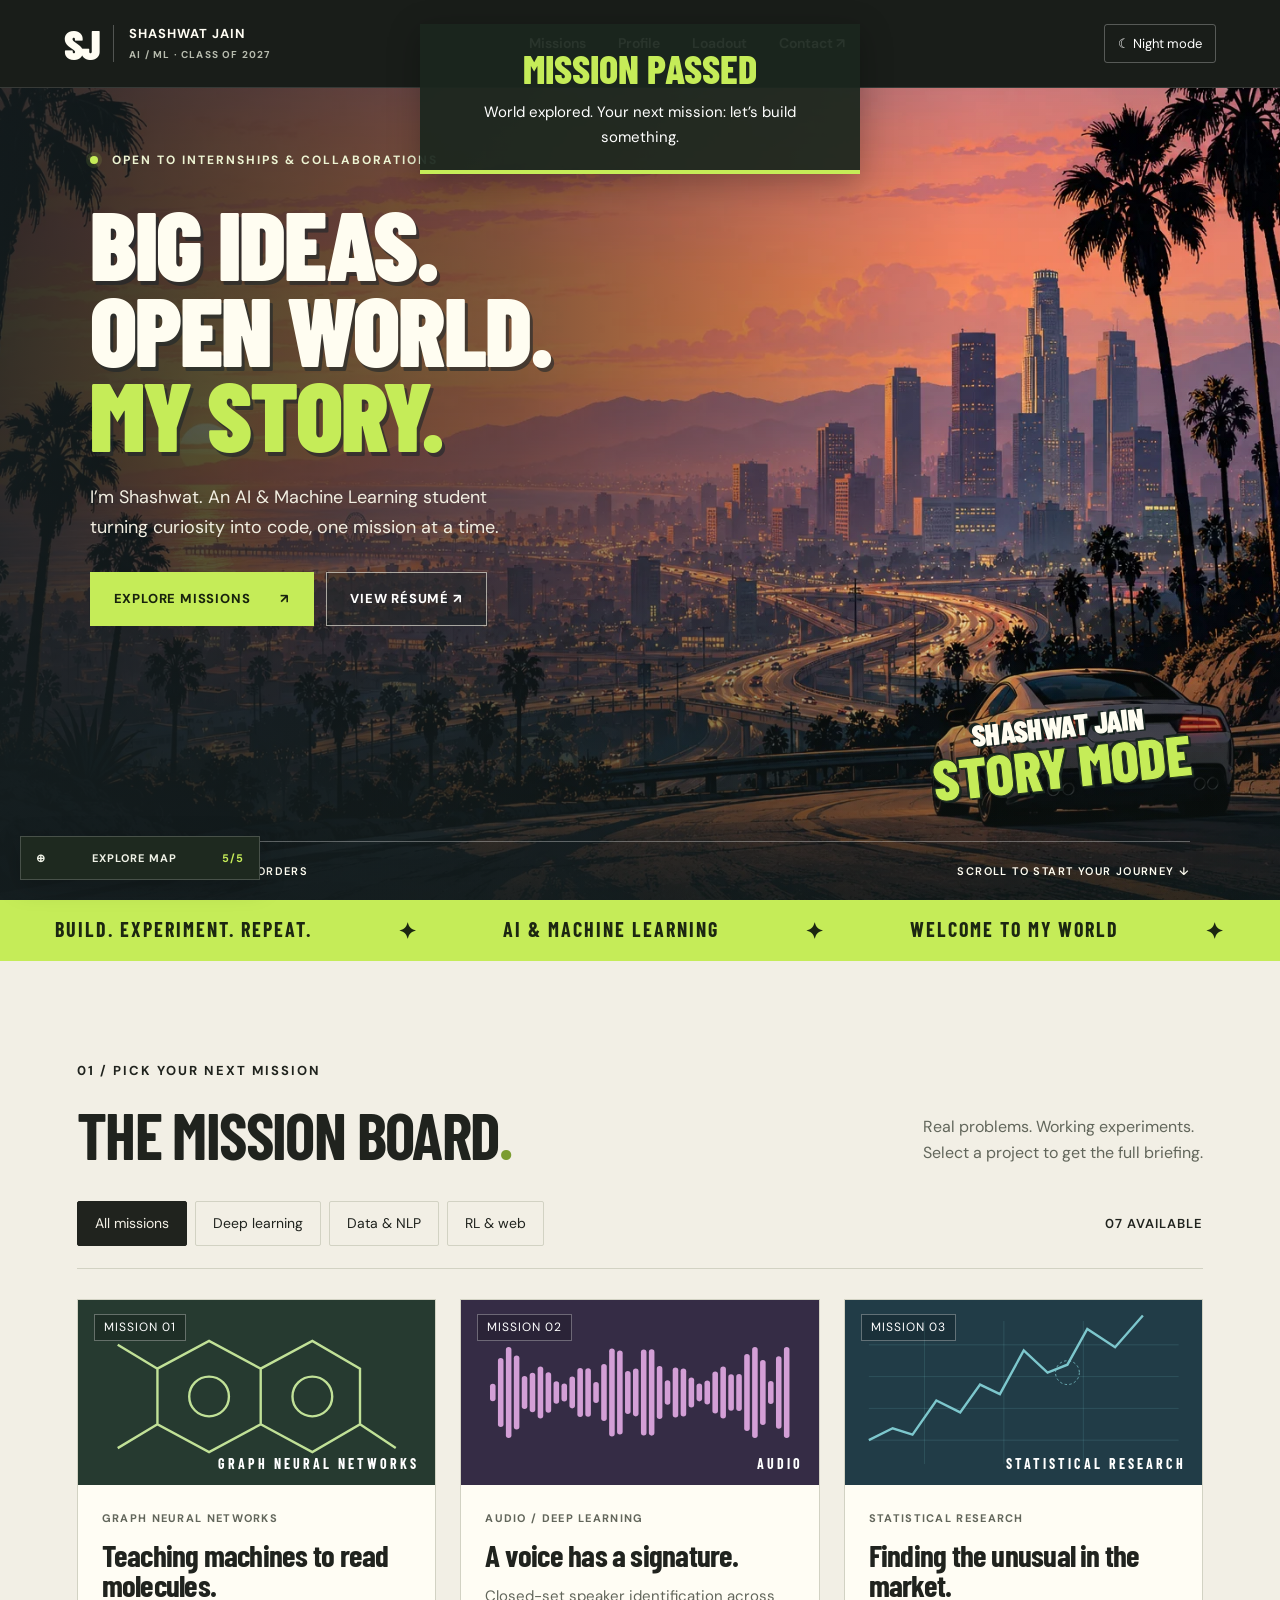
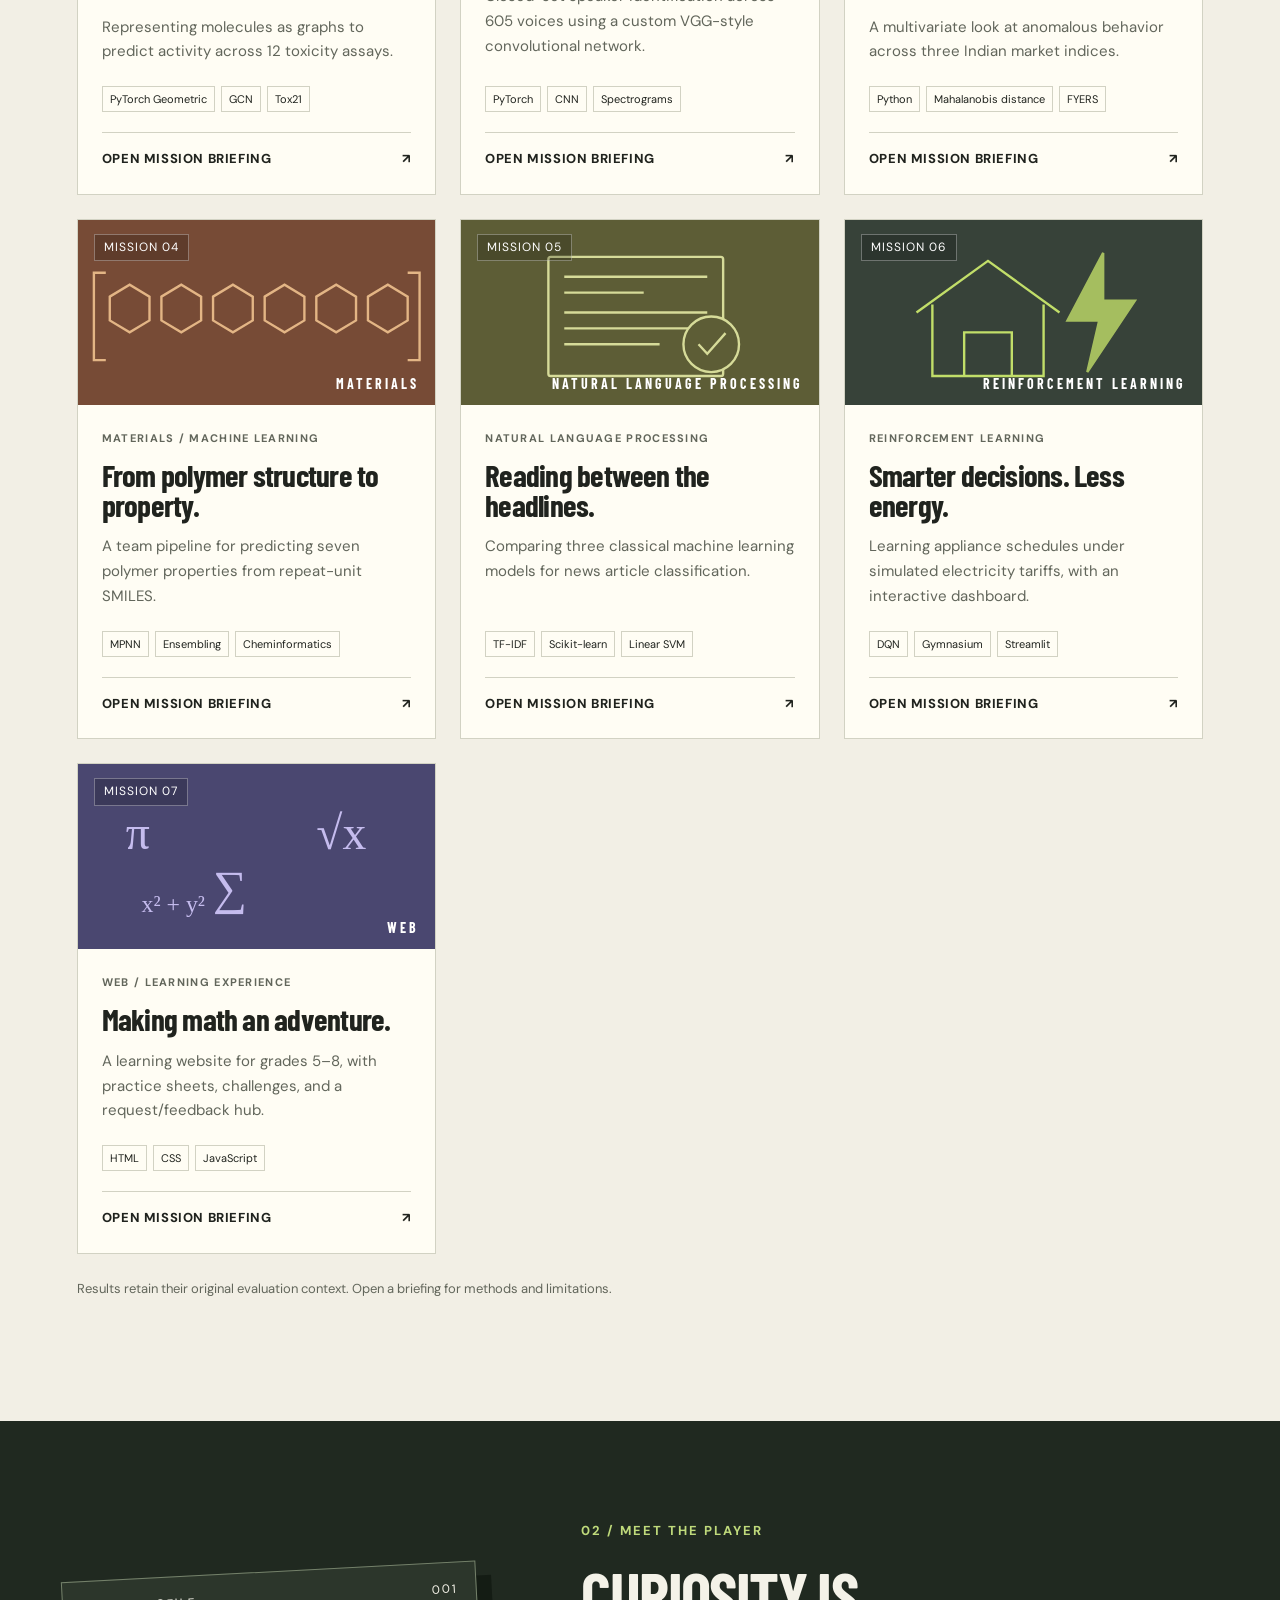
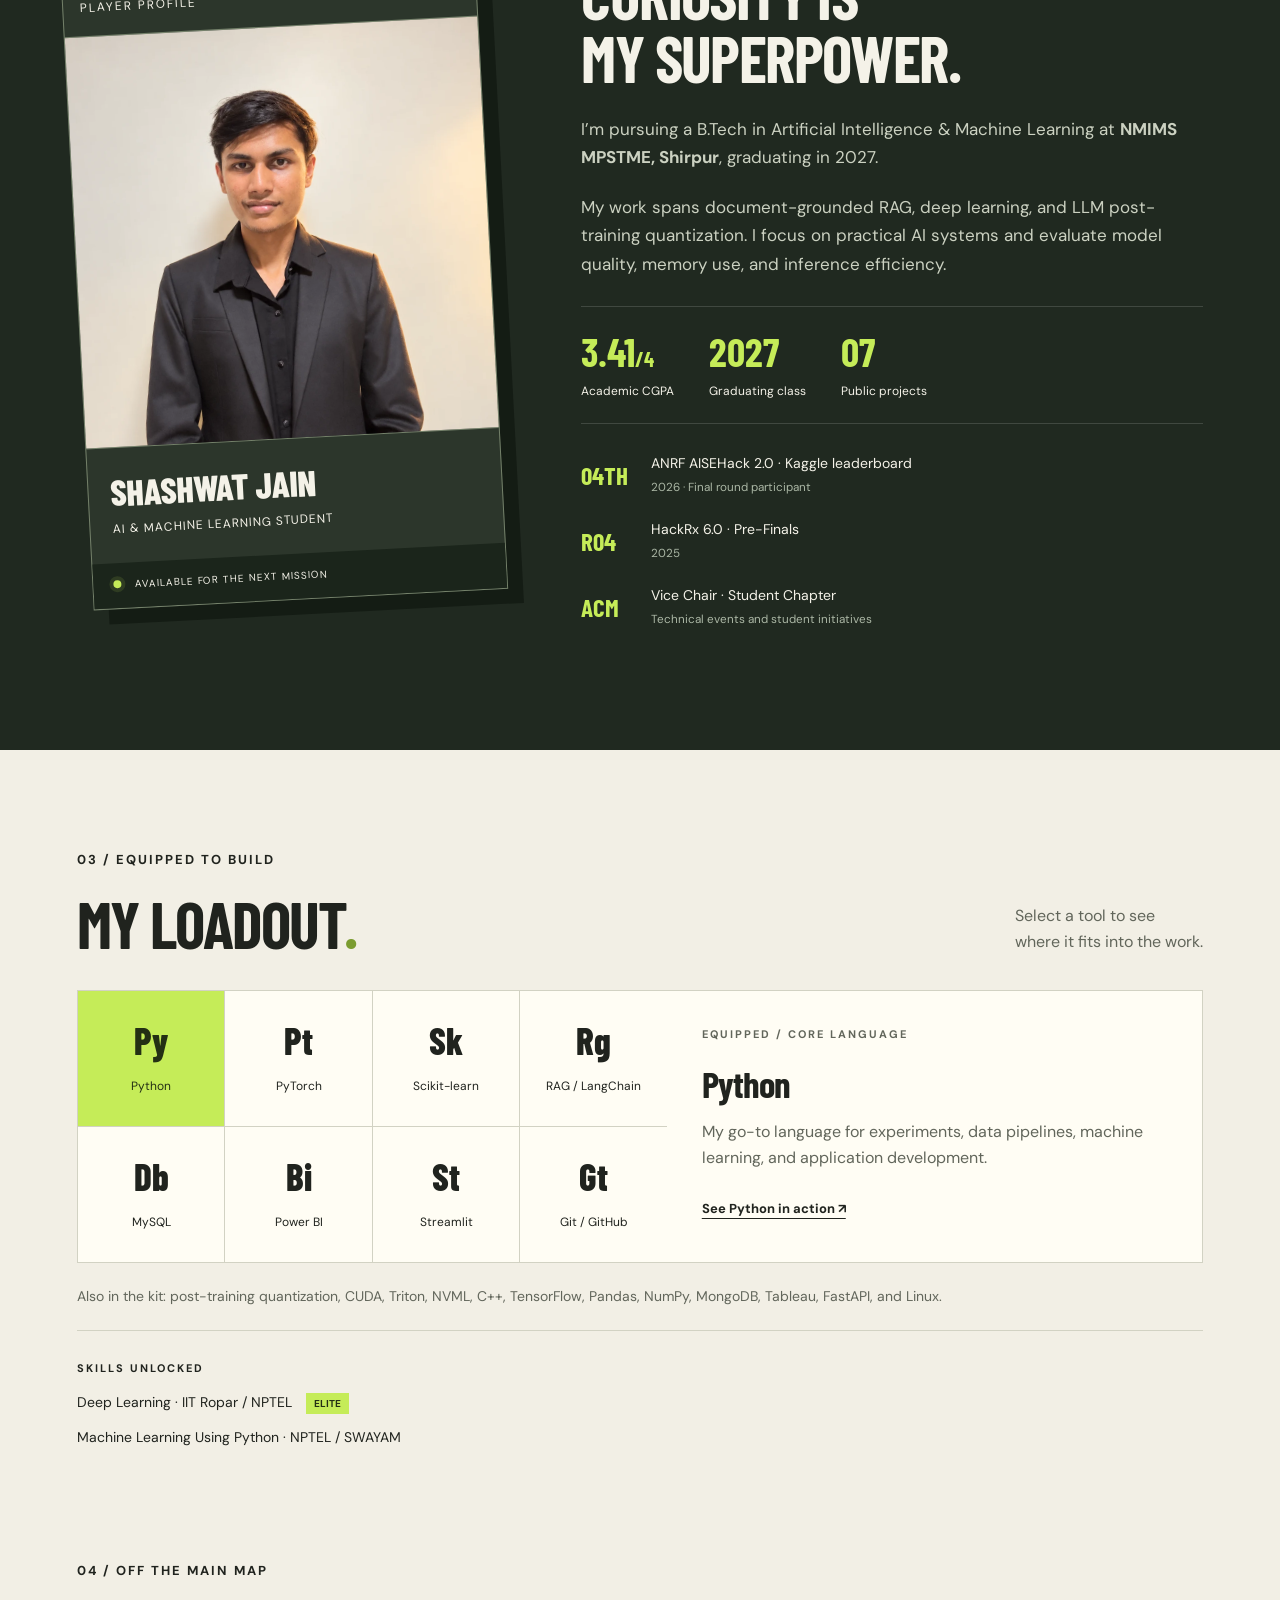
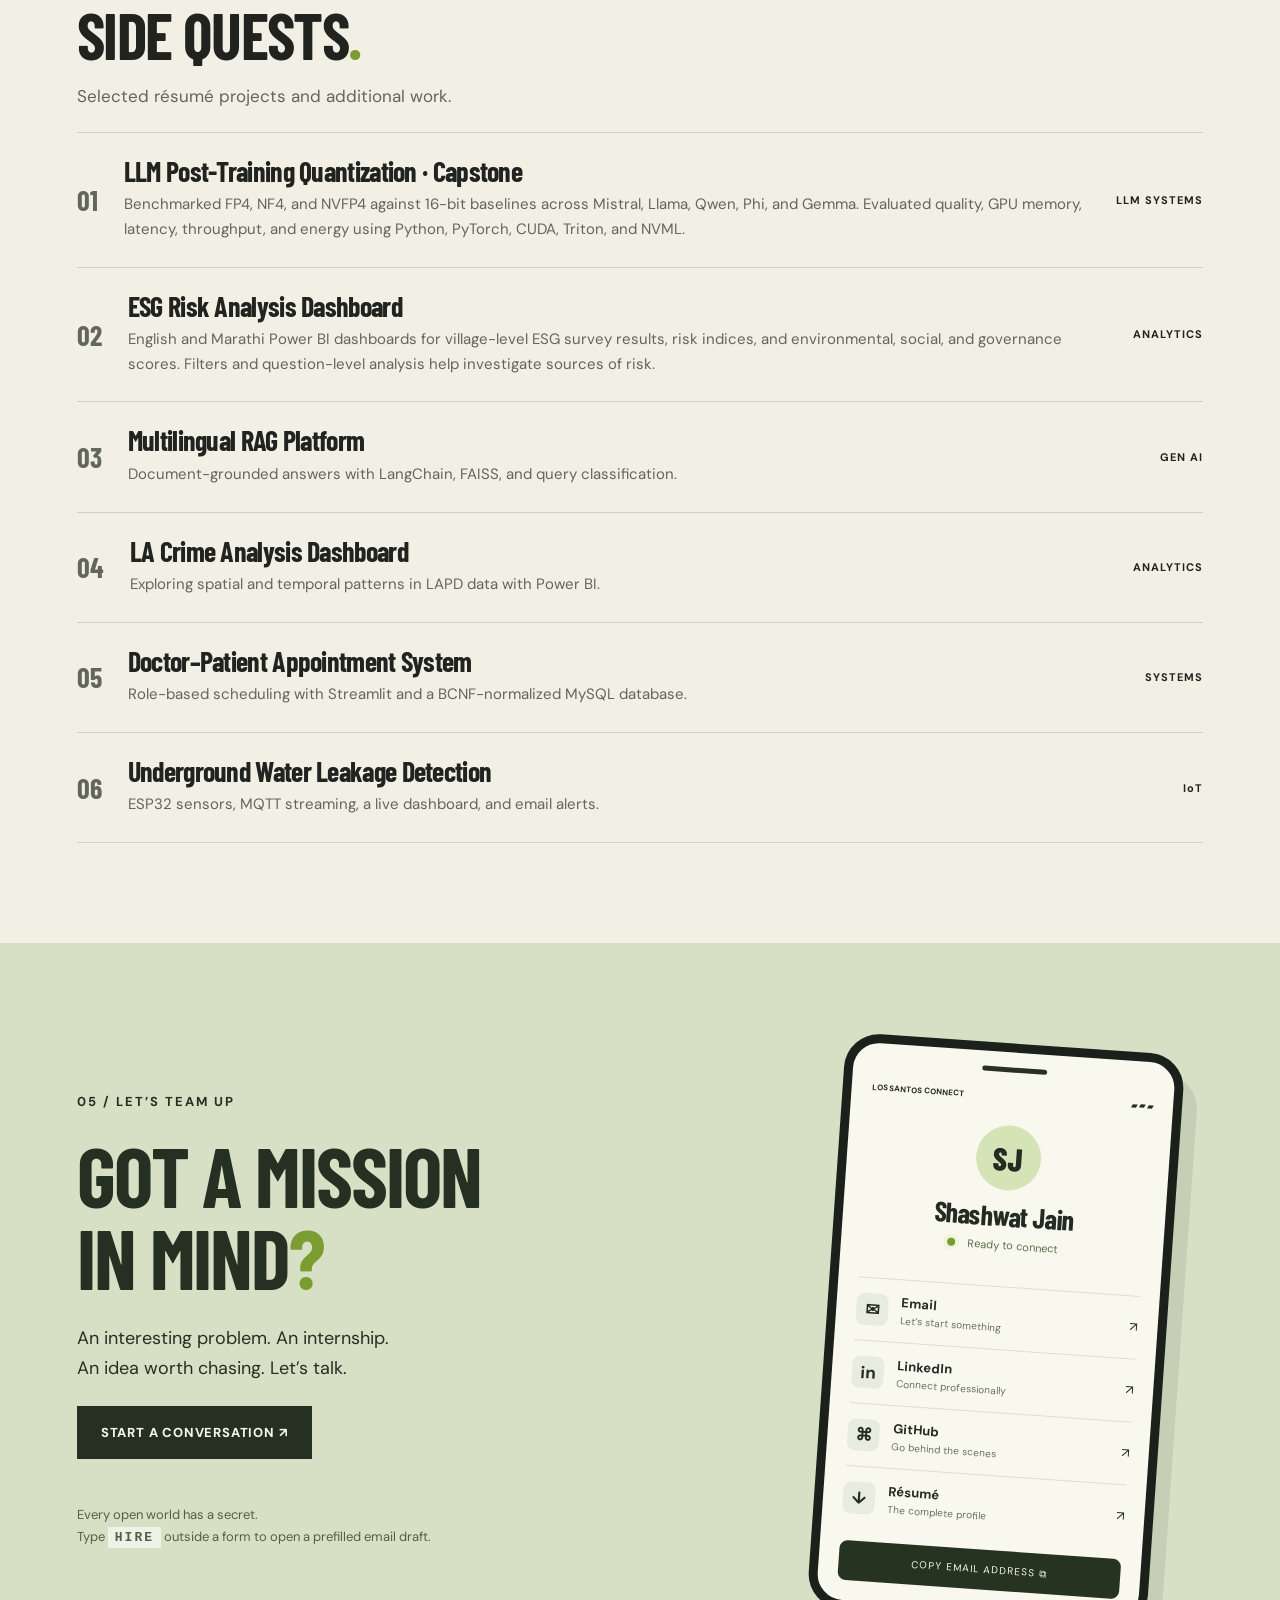
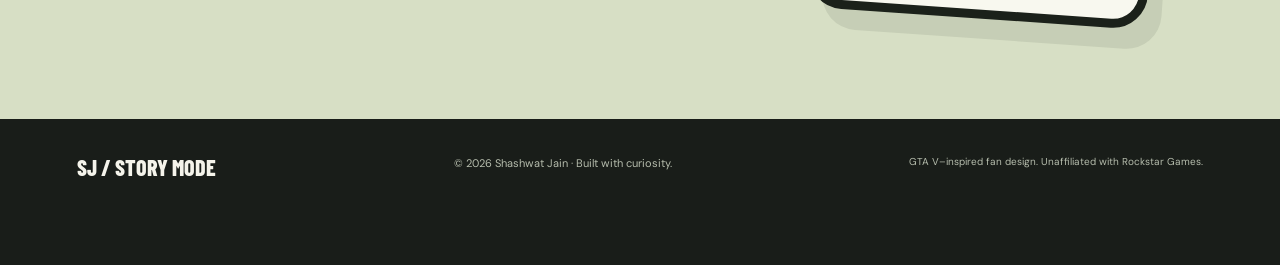
==== commit 8813b2ca: "Publish updated November resume and feature quantization and ESG work" ====
--- a/index.html
+++ b/index.html
@@ -1,14 +1,14 @@
 <!doctype html>
-<html lang="en" data-theme="day"><head><meta charset="utf-8"><meta name="viewport" content="width=device-width,initial-scale=1"><meta name="theme-color" content="#191b18"><meta name="description" content="Shashwat Jain — AI & Machine Learning student. Explore projects in deep learning, NLP, data science and intelligent systems."><meta property="og:title" content="Shashwat Jain — Story Mode"><meta property="og:description" content="An open world of ideas. An AI/ML portfolio."><meta property="og:image" content="https://maishashwathu.github.io/Portfolio/assets/los-santos.webp"><title>Shashwat Jain — Story Mode</title><link rel="icon" href="favicon.svg"><link rel="stylesheet" href="styles.css?v=portrait-1"><script src="projects.js" defer></script><script src="app.js?v=hire-email-1" defer></script></head>
+<html lang="en" data-theme="day"><head><meta charset="utf-8"><meta name="viewport" content="width=device-width,initial-scale=1"><meta name="theme-color" content="#191b18"><meta name="description" content="Shashwat Jain — AI & Machine Learning student. Explore projects in deep learning, NLP, data science and intelligent systems."><meta property="og:title" content="Shashwat Jain — Story Mode"><meta property="og:description" content="An open world of ideas. An AI/ML portfolio."><meta property="og:image" content="https://maishashwathu.github.io/Portfolio/assets/los-santos.webp"><title>Shashwat Jain — Story Mode</title><link rel="icon" href="favicon.svg"><link rel="stylesheet" href="styles.css?v=portrait-1"><script src="projects.js" defer></script><script src="app.js?v=resume-20261103" defer></script></head>
 <body><a class="skip" href="#missions">Skip to projects</a>
 <header class="topbar"><a class="brand" href="#home" aria-label="Shashwat Jain home">SJ<span>SHASHWAT JAIN<small>AI / ML · CLASS OF 2027</small></span></a><nav aria-label="Main navigation"><a href="#missions">Missions</a><a href="#profile">Profile</a><a href="#loadout">Loadout</a><a href="#contact">Contact ↗</a></nav><button class="theme-toggle" id="theme-toggle" aria-pressed="false">☾ <span>Night mode</span></button></header>
-<main><section class="hero" id="home"><div class="hero-art"></div><div class="hero-shade"></div><div class="hero-content"><p class="eyebrow"><span class="live-dot"></span> OPEN TO INTERNSHIPS & COLLABORATIONS</p><h1>BIG IDEAS.<br>OPEN WORLD.<br><span>MY STORY.</span></h1><p class="intro">I’m Shashwat. An AI & Machine Learning student turning curiosity into code, one mission at a time.</p><div class="actions"><a class="button lime" href="#missions">EXPLORE MISSIONS <span>↗</span></a><a class="button outline" href="resume.html" target="_blank" rel="noopener">VIEW RÉSUMÉ ↗</a></div></div><div class="hero-stamp">SHASHWAT JAIN<span>STORY MODE</span></div><div class="hero-bottom"><span>INDIA / IDEAS WITHOUT BORDERS</span><span>SCROLL TO START YOUR JOURNEY ↓</span></div></section>
+<main><section class="hero" id="home"><div class="hero-art"></div><div class="hero-shade"></div><div class="hero-content"><p class="eyebrow"><span class="live-dot"></span> OPEN TO INTERNSHIPS & COLLABORATIONS</p><h1>BIG IDEAS.<br>OPEN WORLD.<br><span>MY STORY.</span></h1><p class="intro">I’m Shashwat. An AI & Machine Learning student turning curiosity into code, one mission at a time.</p><div class="actions"><a class="button lime" href="#missions">EXPLORE MISSIONS <span>↗</span></a><a class="button outline" href="assets/NM_SJ_Resume.pdf?v=20261103" target="_blank" rel="noopener">VIEW RÉSUMÉ ↗</a></div></div><div class="hero-stamp">SHASHWAT JAIN<span>STORY MODE</span></div><div class="hero-bottom"><span>INDIA / IDEAS WITHOUT BORDERS</span><span>SCROLL TO START YOUR JOURNEY ↓</span></div></section>
 <div class="ticker" aria-hidden="true"><span>BUILD. EXPERIMENT. REPEAT.</span><b>✦</b><span>AI & MACHINE LEARNING</span><b>✦</b><span>WELCOME TO MY WORLD</span><b>✦</b></div>
 <section class="section missions" id="missions"><div class="section-head"><div><p class="eyebrow">01 / PICK YOUR NEXT MISSION</p><h2>THE MISSION BOARD<span>.</span></h2></div><p>Real problems. Working experiments.<br>Select a project to get the full briefing.</p></div><div class="board-controls"><div class="filters" role="group" aria-label="Filter projects"><button data-filter="all" class="active" aria-pressed="true">All missions</button><button data-filter="deep-learning" aria-pressed="false">Deep learning</button><button data-filter="data" aria-pressed="false">Data & NLP</button><button data-filter="systems" aria-pressed="false">RL & web</button></div><span id="project-count" aria-live="polite">07 AVAILABLE</span></div><div class="project-grid" id="projects"></div><noscript><p>Browse all projects on <a href="https://github.com/maishashwathu?tab=repositories">GitHub</a>. JavaScript enables interactive briefings.</p></noscript><p class="board-note">Results retain their original evaluation context. Open a briefing for methods and limitations.</p></section>
-<section class="profile section" id="profile"><div class="profile-card"><div class="card-top"><span>PLAYER PROFILE</span><span>001</span></div><img class="player-portrait" src="assets/shashwat-portrait.webp" alt="Shashwat Jain wearing a dark blazer, with soft warm studio lighting" width="1000" height="1000" loading="lazy" decoding="async"><div class="profile-id"><strong>SHASHWAT JAIN</strong><span>AI & MACHINE LEARNING STUDENT</span></div><div class="profile-status"><span class="live-dot"></span> AVAILABLE FOR THE NEXT MISSION</div></div><div class="profile-copy"><p class="eyebrow">02 / MEET THE PLAYER</p><h2>CURIOSITY IS<br>MY SUPERPOWER.</h2><p>I’m pursuing a B.Tech in Artificial Intelligence & Machine Learning at <strong>NMIMS MPSTME, Shirpur</strong>, graduating in 2027.</p><p>From molecular graphs to voices, language, and intelligent systems — I like figuring out how things work, then building something useful with what I learn.</p><div class="stats"><div><strong>3.41<small>/4</small></strong><span>Academic CGPA</span></div><div><strong>2027</strong><span>Graduating class</span></div><div><strong>07</strong><span>Public projects</span></div></div><div class="achievements"><p><b>04TH</b><span>ANRF AISEHack 2.0 · Kaggle leaderboard<br><small>2026 · Final round participant</small></span></p><p><b>R04</b><span>HackRx 6.0 · Pre-Finals<br><small>2025</small></span></p><p><b>ACM</b><span>Vice Chair · Student Chapter<br><small>Technical events and student initiatives</small></span></p></div></div></section>
-<section class="section loadout" id="loadout"><div class="section-head"><div><p class="eyebrow">03 / EQUIPPED TO BUILD</p><h2>MY LOADOUT<span>.</span></h2></div><p>Select a tool to see<br>where it fits into the work.</p></div><div class="loadout-layout"><div id="tool-grid" class="tool-grid" role="group" aria-label="Explore technical skills"></div><div class="tool-detail" id="tool-detail" aria-live="polite"></div></div><p class="extra-tools">Also in the kit: C++, TensorFlow, Pandas, NumPy, MongoDB, Tableau, FastAPI, and Linux.</p><div class="certs"><span>SKILLS UNLOCKED</span><p>Deep Learning · IIT Ropar / NPTEL <b>ELITE</b></p><p>Machine Learning Using Python · NPTEL / SWAYAM</p></div></section>
-<section class="section sidequests"><p class="eyebrow">04 / OFF THE MAIN MAP</p><h2>SIDE QUESTS<span>.</span></h2><p class="section-intro">More projects from my résumé.</p><div class="quest-list"><article><span>01</span><div><h3>Multilingual RAG Platform</h3><p>Document-grounded answers with LangChain, FAISS, and query classification.</p></div><b>GEN AI</b></article><article><span>02</span><div><h3>LA Crime Analysis Dashboard</h3><p>Exploring spatial and temporal patterns in LAPD data with Power BI.</p></div><b>ANALYTICS</b></article><article><span>03</span><div><h3>Doctor–Patient Appointment System</h3><p>Role-based scheduling with Streamlit and a BCNF-normalized MySQL database.</p></div><b>SYSTEMS</b></article><article><span>04</span><div><h3>Underground Water Leakage Detection</h3><p>ESP32 sensors, MQTT streaming, a live dashboard, and email alerts.</p></div><b>IoT</b></article></div></section>
-<section class="section contact" id="contact"><div><p class="eyebrow">05 / LET’S TEAM UP</p><h2>GOT A MISSION<br>IN MIND<span>?</span></h2><p>An interesting problem. An internship.<br>An idea worth chasing. Let’s talk.</p><a class="button lime" href="mailto:shashwatjain8733@gmail.com">START A CONVERSATION ↗</a><p class="cheat-hint">Every open world has a secret.<br>Type <kbd>HIRE</kbd> outside a form to open a prefilled email draft.</p><div id="hire-email-panel" hidden><p><strong>Your next mission: get in touch.</strong><br>Your email app should open a draft. Nothing is sent automatically.</p><a id="hire-email-link" class="button" href="mailto:shashwatjain8733@gmail.com">OPEN EMAIL DRAFT ↗</a><p>No email app configured? Copy <strong>shashwatjain8733@gmail.com</strong> into your preferred email service, or use the Copy Email Address button.</p></div></div><div class="phone"><div class="phone-speaker"></div><div class="phone-bar"><span>LOS SANTOS CONNECT</span><span>▰ ▰ ▰</span></div><div class="phone-title"><span class="avatar">SJ</span><h3>Shashwat Jain</h3><p><span class="live-dot"></span> Ready to connect</p></div><a href="mailto:shashwatjain8733@gmail.com"><span>✉</span><div>Email<small>Let’s start something</small></div>↗</a><a href="https://www.linkedin.com/in/shashwatjain01/" target="_blank" rel="noopener"><span>in</span><div>LinkedIn<small>Connect professionally</small></div>↗</a><a href="https://github.com/maishashwathu" target="_blank" rel="noopener"><span>⌘</span><div>GitHub<small>Go behind the scenes</small></div>↗</a><a href="resume.html" target="_blank" rel="noopener"><span>↓</span><div>Résumé<small>The complete profile</small></div>↗</a><button id="copy-email">COPY EMAIL ADDRESS ⧉</button></div></section>
+<section class="profile section" id="profile"><div class="profile-card"><div class="card-top"><span>PLAYER PROFILE</span><span>001</span></div><img class="player-portrait" src="assets/shashwat-portrait.webp" alt="Shashwat Jain wearing a dark blazer, with soft warm studio lighting" width="1000" height="1000" loading="lazy" decoding="async"><div class="profile-id"><strong>SHASHWAT JAIN</strong><span>AI & MACHINE LEARNING STUDENT</span></div><div class="profile-status"><span class="live-dot"></span> AVAILABLE FOR THE NEXT MISSION</div></div><div class="profile-copy"><p class="eyebrow">02 / MEET THE PLAYER</p><h2>CURIOSITY IS<br>MY SUPERPOWER.</h2><p>I’m pursuing a B.Tech in Artificial Intelligence & Machine Learning at <strong>NMIMS MPSTME, Shirpur</strong>, graduating in 2027.</p><p>My work spans document-grounded RAG, deep learning, and LLM post-training quantization. I focus on practical AI systems and evaluate model quality, memory use, and inference efficiency.</p><div class="stats"><div><strong>3.41<small>/4</small></strong><span>Academic CGPA</span></div><div><strong>2027</strong><span>Graduating class</span></div><div><strong>07</strong><span>Public projects</span></div></div><div class="achievements"><p><b>04TH</b><span>ANRF AISEHack 2.0 · Kaggle leaderboard<br><small>2026 · Final round participant</small></span></p><p><b>R04</b><span>HackRx 6.0 · Pre-Finals<br><small>2025</small></span></p><p><b>ACM</b><span>Vice Chair · Student Chapter<br><small>Technical events and student initiatives</small></span></p></div></div></section>
+<section class="section loadout" id="loadout"><div class="section-head"><div><p class="eyebrow">03 / EQUIPPED TO BUILD</p><h2>MY LOADOUT<span>.</span></h2></div><p>Select a tool to see<br>where it fits into the work.</p></div><div class="loadout-layout"><div id="tool-grid" class="tool-grid" role="group" aria-label="Explore technical skills"></div><div class="tool-detail" id="tool-detail" aria-live="polite"></div></div><p class="extra-tools">Also in the kit: post-training quantization, CUDA, Triton, NVML, C++, TensorFlow, Pandas, NumPy, MongoDB, Tableau, FastAPI, and Linux.</p><div class="certs"><span>SKILLS UNLOCKED</span><p>Deep Learning · IIT Ropar / NPTEL <b>ELITE</b></p><p>Machine Learning Using Python · NPTEL / SWAYAM</p></div></section>
+<section class="section sidequests"><p class="eyebrow">04 / OFF THE MAIN MAP</p><h2>SIDE QUESTS<span>.</span></h2><p class="section-intro">Selected résumé projects and additional work.</p><div class="quest-list"><article><span>01</span><div><h3>LLM Post-Training Quantization · Capstone</h3><p>Benchmarked FP4, NF4, and NVFP4 against 16-bit baselines across Mistral, Llama, Qwen, Phi, and Gemma. Evaluated quality, GPU memory, latency, throughput, and energy using Python, PyTorch, CUDA, Triton, and NVML.</p></div><b>LLM SYSTEMS</b></article><article><span>02</span><div><h3>ESG Risk Analysis Dashboard</h3><p>English and Marathi Power BI dashboards for village-level ESG survey results, risk indices, and environmental, social, and governance scores. Filters and question-level analysis help investigate sources of risk.</p></div><b>ANALYTICS</b></article><article><span>03</span><div><h3>Multilingual RAG Platform</h3><p>Document-grounded answers with LangChain, FAISS, and query classification.</p></div><b>GEN AI</b></article><article><span>04</span><div><h3>LA Crime Analysis Dashboard</h3><p>Exploring spatial and temporal patterns in LAPD data with Power BI.</p></div><b>ANALYTICS</b></article><article><span>05</span><div><h3>Doctor–Patient Appointment System</h3><p>Role-based scheduling with Streamlit and a BCNF-normalized MySQL database.</p></div><b>SYSTEMS</b></article><article><span>06</span><div><h3>Underground Water Leakage Detection</h3><p>ESP32 sensors, MQTT streaming, a live dashboard, and email alerts.</p></div><b>IoT</b></article></div></section>
+<section class="section contact" id="contact"><div><p class="eyebrow">05 / LET’S TEAM UP</p><h2>GOT A MISSION<br>IN MIND<span>?</span></h2><p>An interesting problem. An internship.<br>An idea worth chasing. Let’s talk.</p><a class="button lime" href="mailto:shashwatjain8733@gmail.com">START A CONVERSATION ↗</a><p class="cheat-hint">Every open world has a secret.<br>Type <kbd>HIRE</kbd> outside a form to open a prefilled email draft.</p><div id="hire-email-panel" hidden><p><strong>Your next mission: get in touch.</strong><br>Your email app should open a draft. Nothing is sent automatically.</p><a id="hire-email-link" class="button" href="mailto:shashwatjain8733@gmail.com">OPEN EMAIL DRAFT ↗</a><p>No email app configured? Copy <strong>shashwatjain8733@gmail.com</strong> into your preferred email service, or use the Copy Email Address button.</p></div></div><div class="phone"><div class="phone-speaker"></div><div class="phone-bar"><span>LOS SANTOS CONNECT</span><span>▰ ▰ ▰</span></div><div class="phone-title"><span class="avatar">SJ</span><h3>Shashwat Jain</h3><p><span class="live-dot"></span> Ready to connect</p></div><a href="mailto:shashwatjain8733@gmail.com"><span>✉</span><div>Email<small>Let’s start something</small></div>↗</a><a href="https://www.linkedin.com/in/shashwatjain01/" target="_blank" rel="noopener"><span>in</span><div>LinkedIn<small>Connect professionally</small></div>↗</a><a href="https://github.com/maishashwathu" target="_blank" rel="noopener"><span>⌘</span><div>GitHub<small>Go behind the scenes</small></div>↗</a><a href="assets/NM_SJ_Resume.pdf?v=20261103" target="_blank" rel="noopener"><span>↓</span><div>Résumé<small>The complete profile</small></div>↗</a><button id="copy-email">COPY EMAIL ADDRESS ⧉</button></div></section>
 </main><footer><a class="footer-brand" href="#home">SJ / STORY MODE</a><span>© <span id="year">2026</span> Shashwat Jain · Built with curiosity.</span><span>GTA V–inspired fan design. Unaffiliated with Rockstar Games.</span></footer>
 <aside class="map-widget" aria-label="Explore portfolio"><button id="map-toggle" aria-expanded="false" aria-controls="map-panel">⊕ <span>EXPLORE MAP</span> <span id="exploration-count">0/5</span></button><div id="map-panel" hidden><div class="map-top"><strong>YOUR WORLD MAP</strong><span>N ↑</span></div><div class="map-roads"><a href="#missions" class="map-pin pin-m" aria-label="Missions">M</a><a href="#profile" class="map-pin pin-p" aria-label="Profile">P</a><a href="#loadout" class="map-pin pin-l" aria-label="Loadout">L</a><a href="#contact" class="map-pin pin-c" aria-label="Contact">C</a></div><p>M · Missions &nbsp; P · Profile<br>L · Loadout &nbsp; C · Contact</p><div class="exploration-track"><span id="exploration-fill"></span></div><small id="exploration-label">Explore the five main sections</small></div></aside>
 <div class="toast" id="toast" role="status" aria-live="polite"></div><dialog id="case-study" aria-labelledby="case-title"><div class="dialog-top"><span>MISSION BRIEFING</span><button id="close-dialog" aria-label="Close project briefing">✕</button></div><div id="case-content"></div></dialog>
